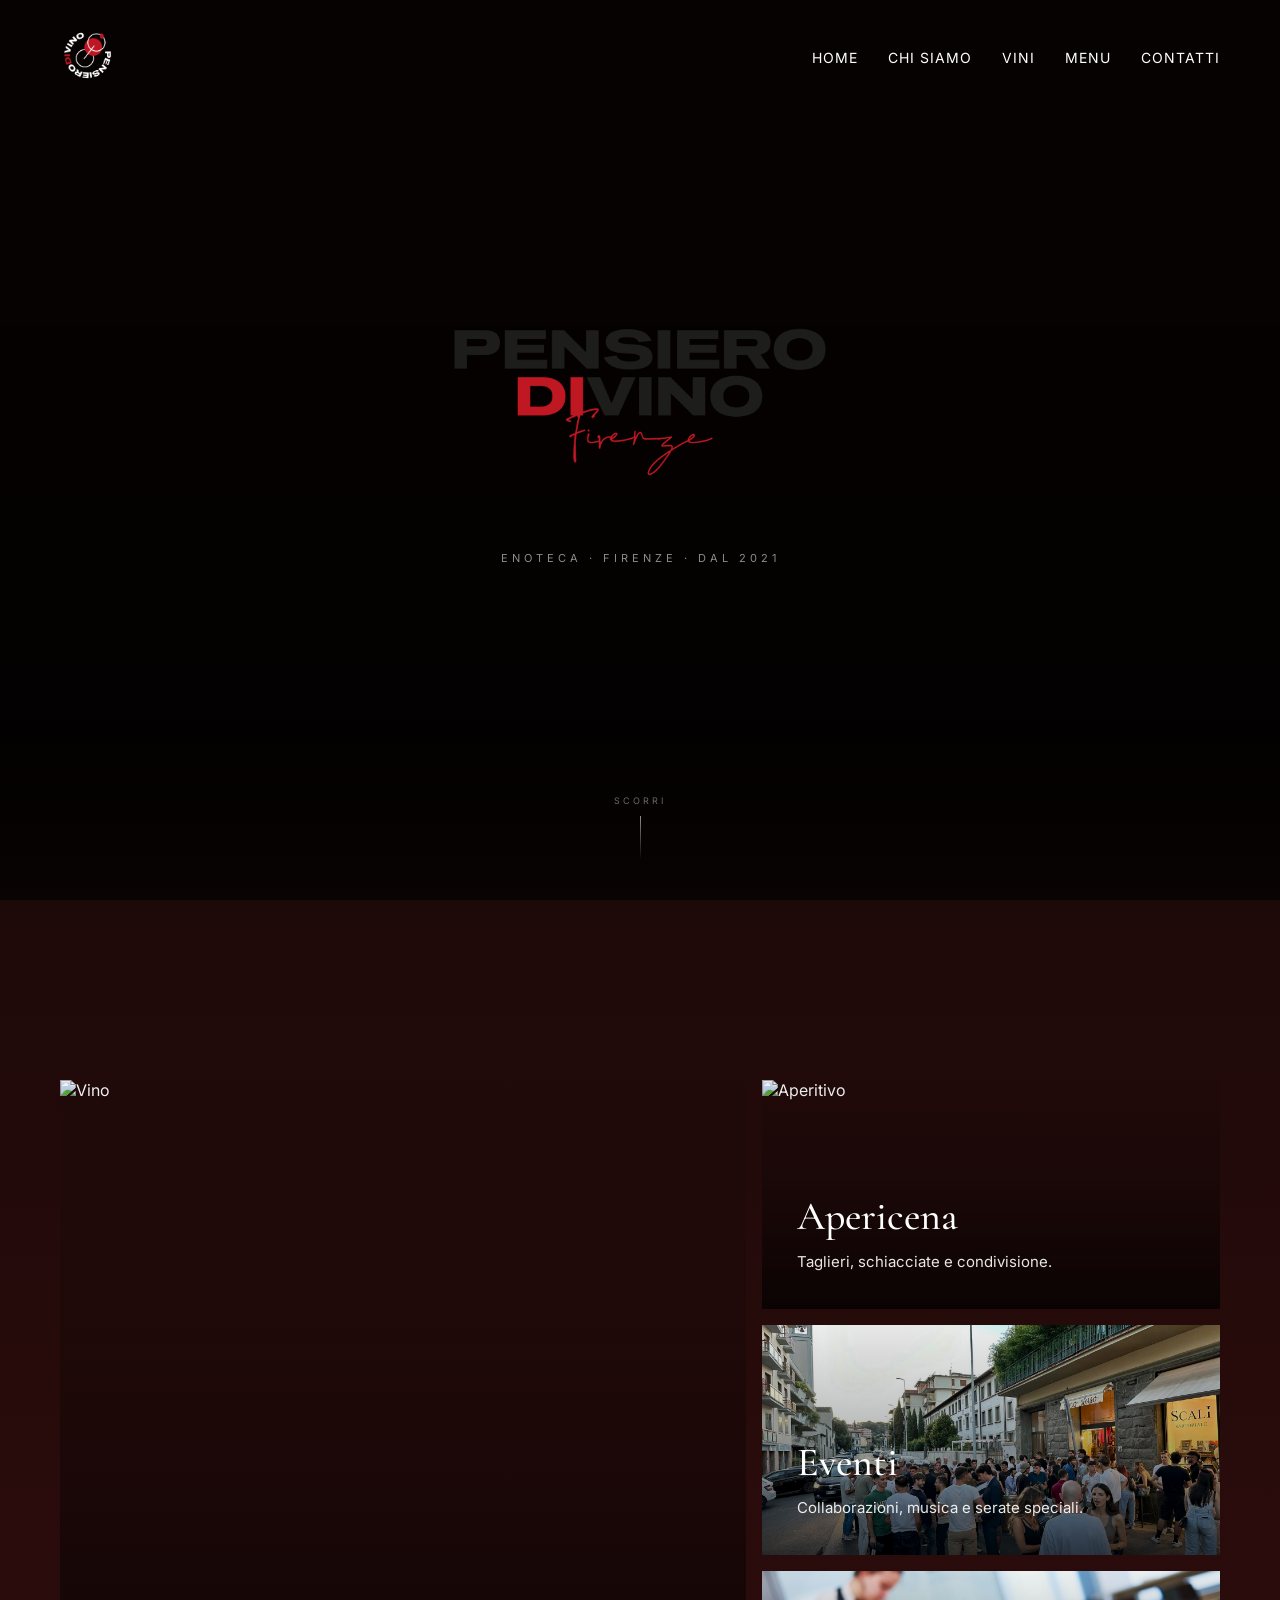
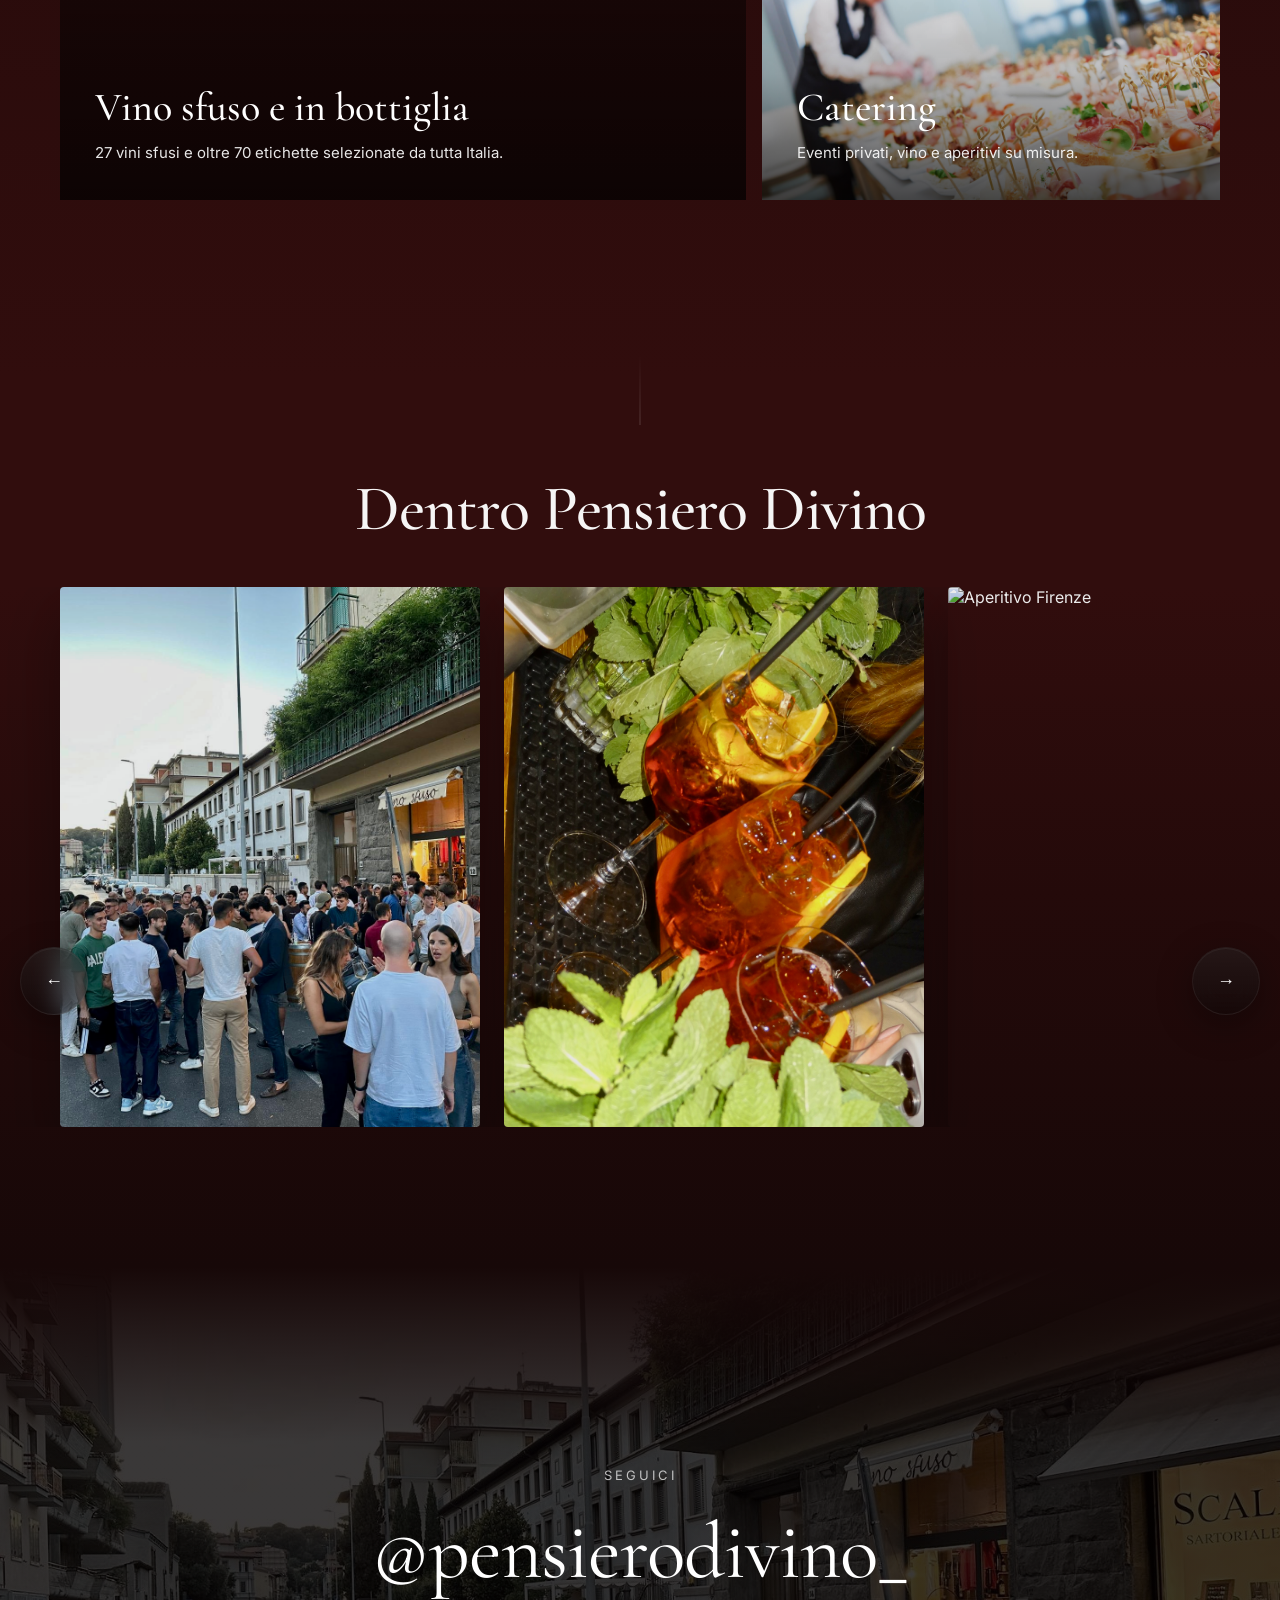
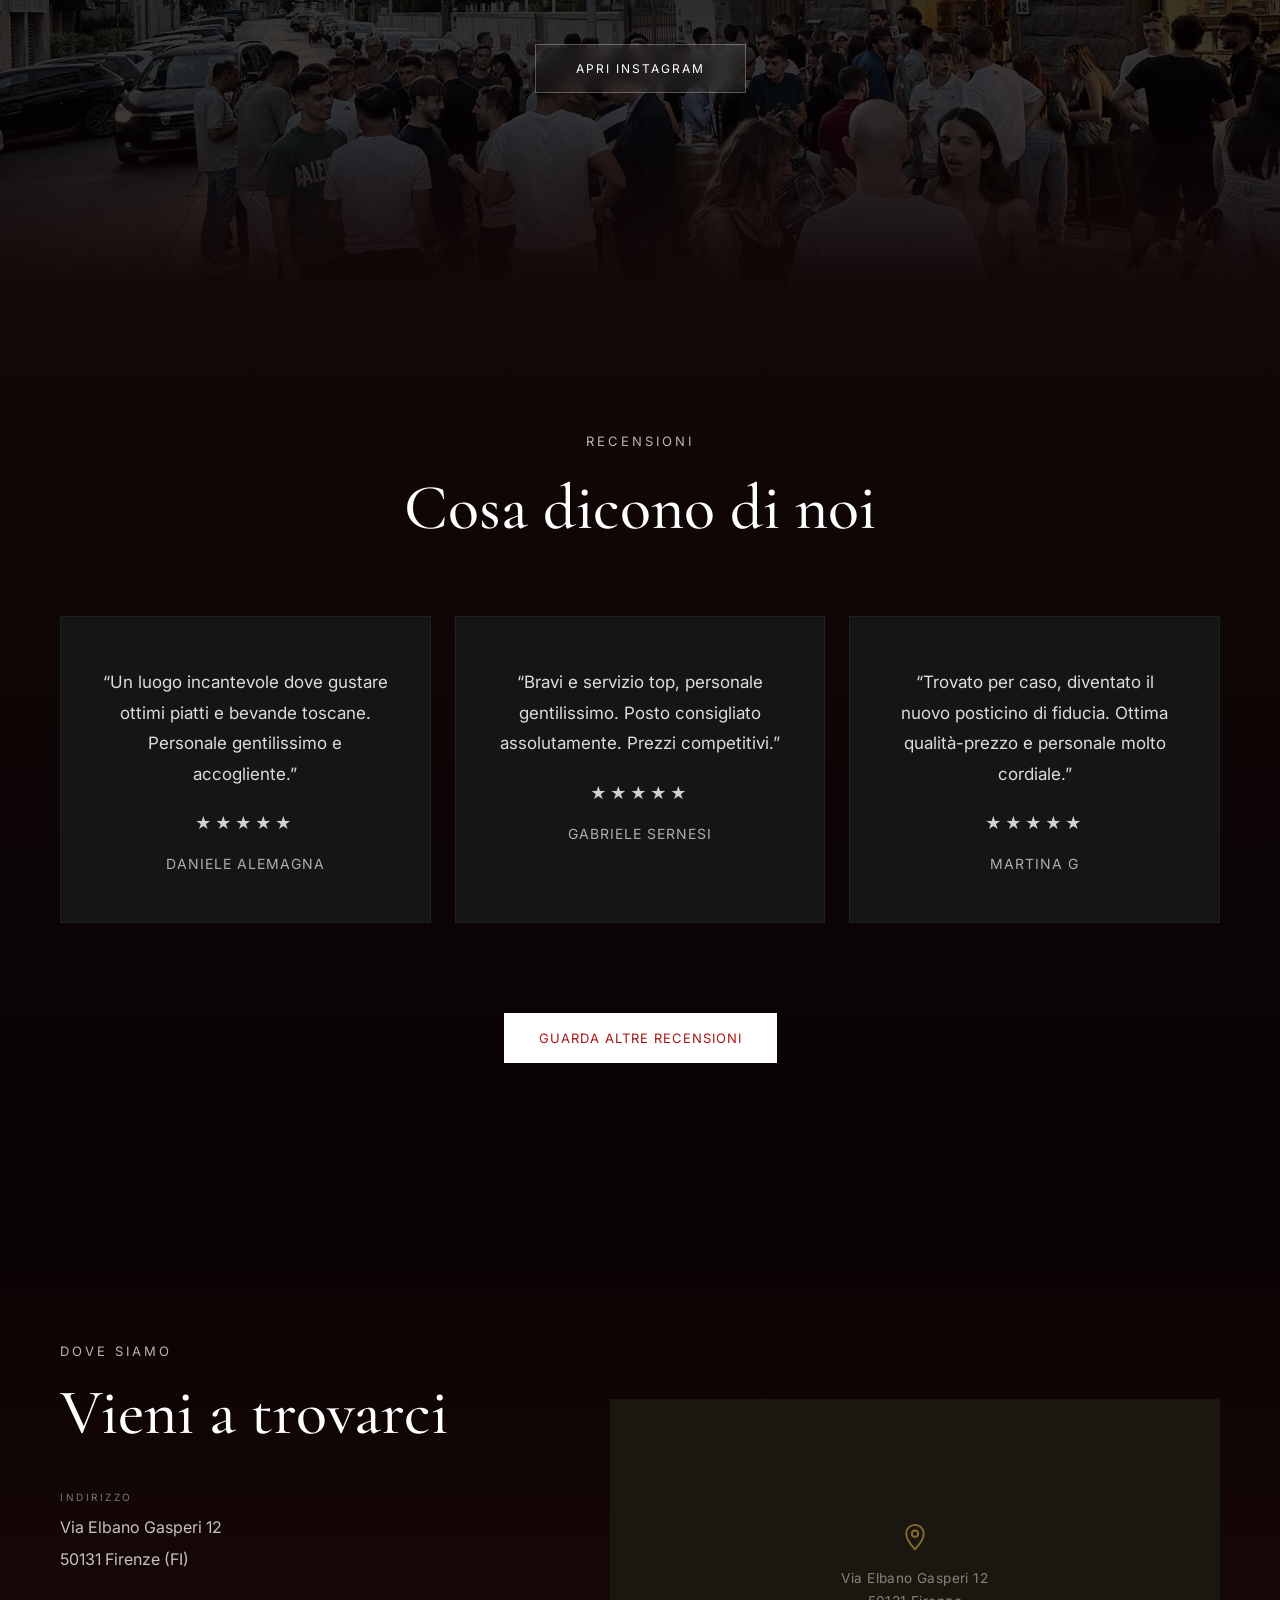
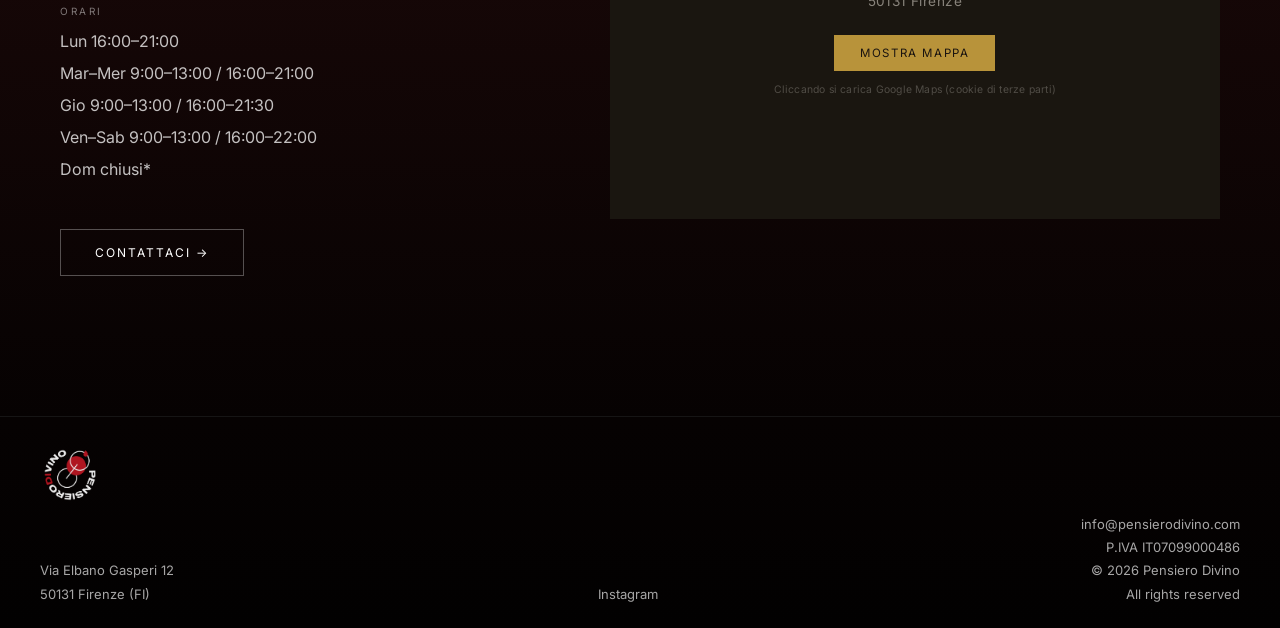
==== index.html @ ce737162 "primo commit" ====
<!DOCTYPE html>
<html lang="it">

<head>
  <meta charset="UTF-8">
  <meta name="viewport" content="width=device-width, initial-scale=1.0">
  <meta name="description" content="Pensiero Divino — Enoteca a Firenze. Vino sfuso, etichette selezionate, apericena ed eventi. Via Elbano Gasperi 12.">

  <!-- Open Graph -->
  <meta property="og:type" content="website">
  <meta property="og:site_name" content="Pensiero Divino">
  <meta property="og:locale" content="it_IT">
  <meta property="og:title" content="Pensiero Divino — Enoteca a Firenze">
  <meta property="og:description" content="Vino sfuso, etichette selezionate, apericena ed eventi. Via Elbano Gasperi 12, Firenze.">
  <meta property="og:url" content="https://www.pensierodivino.com">
  <meta property="og:image" content="https://www.pensierodivino.com/assets/carousel1.jpg">
  <meta name="twitter:card" content="summary_large_image">
  <meta name="twitter:title" content="Pensiero Divino — Enoteca a Firenze">
  <meta name="twitter:description" content="Vino sfuso, etichette selezionate, apericena ed eventi. Via Elbano Gasperi 12, Firenze.">
  <meta name="twitter:image" content="https://www.pensierodivino.com/assets/carousel1.jpg">

  <title>Pensiero Divino</title>

  <link rel="stylesheet" href="style.css">

  <link rel="preconnect" href="https://fonts.googleapis.com">
  <link rel="preconnect" href="https://fonts.gstatic.com" crossorigin>

  <link href="https://fonts.googleapis.com/css2?family=Cormorant+Garamond:wght@300;400;500;600&family=Inter:wght@300;400;500&display=swap" rel="stylesheet">
</head>

<body>

  <!-- HERO -->

  <section class="hero">

    <video autoplay muted loop playsinline class="hero-video">
      <source src="assets/gente.mp4" type="video/mp4">
    </video>

    <div class="overlay"></div>

    <!-- NAVBAR -->

    <header class="navbar" id="navbar">

      <a href="index.html" class="logo">
        <img src="assets/logo.png" alt="Pensiero Divino">
      </a>

      <nav>
        <a href="index.html">Home</a>
        <a href="chi-siamo.html">Chi siamo</a>
        <a href="vini.html">Vini</a>
        <a href="menu/index.html">Menu</a>
        <a href="contatti.html">Contatti</a>
      </nav>

      <button class="hamburger" id="hamburger" aria-label="Apri menu">
        <span></span>
        <span></span>
        <span></span>
      </button>

    </header>

    <!-- HERO CONTENT -->

    <div class="hero-content">

      <div class="hero-logo-center">
        <img src="assets/logo orizz.png" alt="Pensiero Divino">
      </div>

      <p class="hero-tagline">Enoteca · Firenze · Dal 2021</p>

    </div>

    <div class="hero-scroll">
      <span>Scorri</span>
      <div class="hero-scroll-line"></div>
    </div>

  </section>

  <!-- MOBILE NAV -->
  <div class="mobile-nav" id="mobileNav">
    <button class="mobile-nav-close" id="mobileNavClose">✕</button>
    <nav>
      <a href="index.html">Home</a>
      <a href="chi-siamo.html">Chi siamo</a>
      <a href="vini.html">Vini</a>
      <a href="menu/index.html">Menu</a>
      <a href="contatti.html">Contatti</a>
    </nav>
  </div>

  
  <!-- EXPERIENCE SECTION -->

<section class="experience reveal">

    <div class="experience-grid">

      <a class="experience-card" href="vini.html">

        <img src="assets/vino.jpg" alt="Vino">

        <div class="experience-overlay">
          <h3>Vino sfuso e in bottiglia</h3>
          <p>27 vini sfusi e oltre 70 etichette selezionate
             da tutta Italia.</p>
        </div>

      </a>

      <a class="experience-card" href="menu/index.html">

        <img src="assets/aperitivo.jpg" alt="Aperitivo">

        <div class="experience-overlay">
          <h3>Apericena</h3>
          <p>Taglieri, schiacciate e condivisione.</p>
        </div>

      </a>

      <a class="experience-card" href="contatti.html">

        <img src="assets/eventi.jpg" alt="Eventi">

        <div class="experience-overlay">
          <h3>Eventi</h3>
          <p>Collaborazioni, musica e serate speciali.</p>
        </div>

      </a>

      <a class="experience-card" href="contatti.html">

        <img src="assets/catering.jpg" alt="Catering">

        <div class="experience-overlay">
          <h3>Catering</h3>
          <p>Eventi privati, vino e aperitivi su misura.</p>
        </div>

      </a>

    </div>

  </section>

  <!-- PHOTO CAROUSEL -->


  <div class="carousel-header reveal">

  <h2>
    Dentro Pensiero Divino
  </h2>

</div>
  <section class="photo-carousel reveal">
<button class="carousel-btn left">
  ←
</button>

<button class="carousel-btn right">
  →
</button>
    <div class="carousel-track">

      <img src="assets/carousel1.jpg" alt="Pensiero Divino atmosphere">
      <img src="assets/carousel2.jpg" alt="Wine and people">
      <img src="assets/carousel3.jpg" alt="Aperitivo Firenze">
      <img src="assets/carousel4.jpg" alt="Pensiero Divino evening">

    </div>

  </section>

  <!-- INSTAGRAM SECTION -->

  <section class="instagram-section reveal">

    <img src="assets/eventi.jpg" alt="Pensiero Divino" class="instagram-bg">
    <div class="instagram-overlay"></div>

    <div class="instagram-content">

      <p class="section-tag">Seguici</p>

      <h2>@pensierodivino_</h2>

      <a href="https://www.instagram.com/pensierodivino_/" target="_blank" class="instagram-button">
        Apri Instagram
      </a>

    </div>

  </section>

  <!-- GOOGLE REVIEWS -->

  <section class="reviews-section reveal">

    <p class="section-tag">
      Recensioni
    </p>

    <h2>
      Cosa dicono di noi
    </h2>

  <div class="reviews-grid">

  <div class="review-card">
    <p>
      “Un luogo incantevole dove gustare ottimi piatti e bevande toscane. Personale gentilissimo e accogliente.”
    </p>

    <span>
      ★★★★★
    </span>

    <h4>
      Daniele Alemagna
    </h4>
  </div>

  <div class="review-card">
    <p>
      “Bravi e servizio top, personale gentilissimo. Posto consigliato assolutamente. Prezzi competitivi.”
    </p>

    <span>
      ★★★★★
    </span>

    <h4>
      Gabriele Sernesi
    </h4>
  </div>

  <div class="review-card">
    <p>
      “Trovato per caso, diventato il nuovo posticino di fiducia. Ottima qualità-prezzo e personale molto cordiale.”
    </p>

    <span>
      ★★★★★
    </span>

    <h4>
      Martina G
    </h4>
  </div>

  </div><!-- /reviews-grid -->

<a
  href="https://www.google.com/maps/place/Pensiero+divino/@43.7835422,11.2817255,17z/data=!4m8!3m7!1s0x132a55a740311b6b:0xbc005d4945ab2f2f!8m2!3d43.7835384!4d11.2843004!9m1!1b1!16s%2Fg%2F11rcjkl4jw?entry=ttu&g_ep=EgoyMDI2MDUxMi4wIKXMDSoASAFQAw%3D%3D"
  target="_blank"
  class="reviews-button"
>
  Guarda altre recensioni
</a>


  </section>

  <!-- DOVE SIAMO -->

  <section class="location-section reveal">
    <div class="location-inner">

      <div class="location-text">

        <p class="section-tag">Dove siamo</p>

        <h2>Vieni a trovarci</h2>

        <div class="location-details">

          <div>
            <p class="location-detail-label">Indirizzo</p>
            <p class="location-detail-body">Via Elbano Gasperi 12<br>50131 Firenze (FI)</p>
          </div>

          <div>
            <p class="location-detail-label">Orari</p>
            <p class="location-detail-body">
              Lun 16:00–21:00<br>
              Mar–Mer 9:00–13:00 / 16:00–21:00<br>
              Gio 9:00–13:00 / 16:00–21:30<br>
              Ven–Sab 9:00–13:00 / 16:00–22:00<br>
              Dom chiusi*
            </p>
          </div>

        </div>

        <a href="contatti.html" class="location-cta">Contattaci →</a>

      </div>

      <div class="location-map">
        <div class="map-placeholder" data-src="https://www.google.com/maps?q=Via%20Elbano%20Gasperi%2012%20Firenze&output=embed">
          <div class="map-placeholder-inner">
            <svg class="map-placeholder-pin" viewBox="0 0 24 24" fill="none" stroke="currentColor" stroke-width="1.5" stroke-linecap="round" stroke-linejoin="round">
              <path d="M12 21s-7-7.5-7-12.5a7 7 0 0 1 14 0C19 13.5 12 21 12 21z"/>
              <circle cx="12" cy="8.5" r="2.5"/>
            </svg>
            <p class="map-placeholder-address">Via Elbano Gasperi 12<br>50131 Firenze</p>
            <button class="map-placeholder-btn" onclick="loadMap(this)">Mostra mappa</button>
            <p class="map-placeholder-note">Cliccando si carica Google Maps (cookie di terze parti)</p>
          </div>
        </div>
      </div>

    </div>
  </section>

  <!-- FOOTER -->

 <footer class="footer reveal">

  <div class="footer-logo">
    <img src="assets/logo.png" alt="Pensiero Divino Logo">
  </div>

  <div class="footer-bottom">

    <div class="footer-left">
      Via Elbano Gasperi 12<br>
      50131 Firenze (FI)
    </div>

    <div class="footer-center">
      <a href="https://www.instagram.com/pensierodivino_/" target="_blank">
        Instagram
      </a>
    </div>

    <div class="footer-right">
  info@pensierodivino.com<br>
  P.IVA IT07099000486<br>
  © 2026 Pensiero Divino<br>
  All rights reserved
</div>
  </div>

</footer>
<script src="script.js"></script>
</body>

</html>
---- style.css ----
* {
  margin: 0;
  padding: 0;
  box-sizing: border-box;
}

body {
  background: #090303;
  color: white;
  font-family: 'Inter', sans-serif;
  overflow-x: hidden;
}

/* HERO */

.hero {
  position: relative;
  height: 100vh;
  width: 100%;
  overflow: hidden;
  background: #090303;
}

.hero::after {
  content: '';
  position: absolute;
  bottom: 0;
  left: 0;
  right: 0;
  height: 180px;
  background: linear-gradient(to bottom, transparent, #090303);
  z-index: 8;
  pointer-events: none;
}

.hero-video {
  position: absolute;
  width: 100%;
  height: 100%;
  object-fit: cover;
  transform: scale(1.06);
  filter: brightness(0.72);
}

.overlay {
  position: absolute;
  inset: 0;

  background:
    linear-gradient(
      180deg,
      rgba(0,0,0,0.15) 0%,
      rgba(0,0,0,0.38) 45%,
      rgba(0,0,0,0.72) 100%
    );

  backdrop-filter: blur(1px);
}

/* NAVBAR */

.navbar {
  position: fixed;
  top: 0;
  width: 100%;

  display: flex;
  justify-content: space-between;
  align-items: center;

  padding: 28px 60px;

  z-index: 50;
  background: transparent;
  backdrop-filter: blur(0px);

  transition:
    background 0.5s ease,
    backdrop-filter 0.5s ease,
    padding 0.4s ease;
}

.navbar.scrolled {
  background: rgba(6, 2, 2, 0.92);
  backdrop-filter: blur(14px);
  padding: 16px 60px;
}

.logo img {
  height: 55px;
}

.navbar nav {
  display: flex;
  gap: 30px;
}

.navbar nav a {
  color: white;
  text-decoration: none;
  font-size: 14px;
  text-transform: uppercase;
  letter-spacing: 1px;

  transition: 0.3s;
}

.navbar nav a:hover {
  opacity: 0.7;
}
/* HERO CONTENT */

.hero-content {
  position: relative;
  z-index: 10;

  height: 100vh;

  display: flex;
  flex-direction: column;
  justify-content: center;
  align-items: center;

  text-align: center;

  padding: 20px;
}

.hero-subtitle {
  font-size: 14px;
  letter-spacing: 3px;
  text-transform: uppercase;

  margin-bottom: 20px;

  opacity: 0.8;
}

.hero-logo-center {
  width: 100%;

  display: flex;
  justify-content: center;

  margin-bottom: 30px;
}

.hero-logo-center img {
  width: 420px;
  max-width: 80%;
}

.hero-description {
  font-family: 'Cormorant Garamond', serif;

  font-size: 34px;
  font-weight: 400;

  letter-spacing: 1px;

  margin-bottom: 18px;

  opacity: 0.95;
}

.hero-quote {
  max-width: 700px;

  font-size: 16px;
  line-height: 1.8;

  letter-spacing: 1px;

  opacity: 0.75;

  margin-bottom: 42px;
}

.hero-button {
  padding: 15px 34px;

  border: 1px solid rgba(255,255,255,0.4);

  color: white;
  text-decoration: none;

  backdrop-filter: blur(8px);

  transition: 0.3s;
}

.hero-button:hover {
  background: white;
  color: black;
}

/* MOBILE */

@media(max-width: 768px) {

  .navbar {
    padding: 24px;
  }

  .navbar.scrolled {
    padding: 14px 24px;
  }

  .navbar nav {
    display: none;
  }

  .hero-logo-center img {
    width: 240px;
  }

  .hero-description {
    font-size: 26px;
    text-align: center;
  }

  .hero-quote {
    font-size: 14px;
    padding: 0 10px;
    text-align: center;
  }

}

/* EXPERIENCE SECTION */

.experience {
  padding: 180px 60px;

  background: linear-gradient(
    180deg,
    #1e0909 0%,
    #280b0b 50%,
    #310d0d 100%
  );
}

.experience-intro {
  max-width: 850px;

  margin: 0 auto 80px auto;

  text-align: center;
}

.section-tag {
  font-size: 13px;
  letter-spacing: 3px;
  text-transform: uppercase;

  opacity: 0.7;

  margin-bottom: 20px;
}

.experience-intro h2 {
  font-family: 'Cormorant Garamond', serif;

  font-size: 64px;
  font-weight: 500;

  line-height: 1.1;

  margin-bottom: 30px;
}

.section-text {
  font-size: 18px;
  line-height: 1.8;

  opacity: 0.8;
}

.experience-grid {
  display: grid;
  grid-template-columns: 1.5fr 1fr;
  grid-template-rows: repeat(3, 1fr);
  height: 720px;
  gap: 16px;
}

.experience-card:nth-child(1) { grid-column: 1; grid-row: 1 / 4; }
.experience-card:nth-child(2) { grid-column: 2; grid-row: 1; }
.experience-card:nth-child(3) { grid-column: 2; grid-row: 2; }
.experience-card:nth-child(4) { grid-column: 2; grid-row: 3; }

.experience-card {
  position: relative;
  overflow: hidden;
}

a.experience-card {
  display: block;
  text-decoration: none;
  color: inherit;
}

.experience-card img {
  width: 100%;
  height: 100%;

  object-fit: cover;

  transition: 0.6s;
}

.experience-card:hover img {
  transform: scale(1.05);
}

.experience-overlay::after {
  content: '→';
  position: absolute;
  bottom: 35px;
  right: 35px;
  font-size: 16px;
  opacity: 0;
  transform: translateX(-8px);
  transition: opacity 0.4s ease, transform 0.4s ease;
}

.experience-card:hover .experience-overlay::after {
  opacity: 0.65;
  transform: translateX(0);
}

.experience-overlay {
  position: absolute;
  inset: 0;

  background: linear-gradient(
    180deg,
    rgba(0,0,0,0.05) 0%,
    rgba(0,0,0,0.25) 45%,
    rgba(0,0,0,0.72) 100%
  );

  display: flex;
  flex-direction: column;
  justify-content: flex-end;

  padding: 35px;
}

.experience-overlay h3 {
  font-family: 'Cormorant Garamond', serif;

  font-size: 40px;
  font-weight: 500;

  margin-bottom: 10px;
}

.experience-overlay p {
  font-size: 15px;
  line-height: 1.6;

  opacity: 0.9;
}

/* MOBILE EXPERIENCE */

@media(max-width: 900px) {

  .experience {
    padding: 100px 24px;
  }

  .experience-intro h2 {
    font-size: 44px;
  }

  .experience-grid {
    grid-template-columns: 1fr;
    grid-template-rows: auto;
    height: auto;
  }

  .experience-card:nth-child(1),
  .experience-card:nth-child(2),
  .experience-card:nth-child(3),
  .experience-card:nth-child(4) {
    grid-column: auto;
    grid-row: auto;
    height: 420px;
  }

}

/* PHOTO CAROUSEL */

.photo-carousel {
  position: relative;
  padding: 0 0 140px;

  background: linear-gradient(
    180deg,
    #310d0d 0%,
    #240a0a 45%,
    #170808 100%
  );

  overflow: hidden;
}
.carousel-header {
  text-align: center;

  padding-top: 90px;
  padding-bottom: 40px;
  margin: 0;

  position: relative;
  background: #310d0d;
}

.carousel-header::before {
  content: '';

  position: absolute;

  top: -25px;
  left: 50%;

  transform: translateX(-50%);

  width: 1px;
  height: 70px;

  background: linear-gradient(
    180deg,
    rgba(255,255,255,0) 0%,
    rgba(255,255,255,0.18) 100%
  );
}

.carousel-header h2 {
  font-family: 'Cormorant Garamond', serif;

  font-size: 64px;
  font-weight: 500;
  letter-spacing: -1px;

  opacity: 0.96;
}
.carousel-track {
  display: flex;
  gap: 24px;

  padding: 0 60px;

  overflow-x: auto;

  scroll-snap-type: x mandatory;

  scroll-behavior: smooth;

  scrollbar-width: none;
}

.carousel-track::-webkit-scrollbar {
  display: none;
}

.carousel-track img {
  width: 420px;
  height: 540px;

  object-fit: cover;

  flex-shrink: 0;

  scroll-snap-align: center;

  border-radius: 4px;

  transition:
    transform 1.2s cubic-bezier(0.22, 1, 0.36, 1),
    filter 1.2s cubic-bezier(0.22, 1, 0.36, 1),
    opacity 1.2s cubic-bezier(0.22, 1, 0.36, 1);

  animation: floatingImage 7s ease-in-out infinite;

  box-shadow: 0 25px 60px rgba(0,0,0,0.35);
  filter: brightness(0.92);
}

.carousel-track img:hover {
  transform: scale(1.045) translateY(-10px);

  filter: brightness(1);
}
/* CAROUSEL CONTROLS */



.carousel-track::-webkit-scrollbar {
  display: none;
}

.carousel-btn {
  position: absolute;

  top: 58%;

  transform: translateY(-50%);

  width: 68px;
  height: 68px;

  border-radius: 50%;

  border: 1px solid rgba(255,255,255,0.08);

  background: rgba(8,8,8,0.38);

  backdrop-filter: blur(14px);

  color: white;

  font-size: 18px;
  font-weight: 300;

  cursor: pointer;

  z-index: 10;

  box-shadow:
    0 10px 35px rgba(0,0,0,0.35),
    inset 0 1px 0 rgba(255,255,255,0.05);

  transition:
    transform 0.5s cubic-bezier(0.22, 1, 0.36, 1),
    background 0.5s cubic-bezier(0.22, 1, 0.36, 1),
    border 0.5s cubic-bezier(0.22, 1, 0.36, 1),
    opacity 0.5s cubic-bezier(0.22, 1, 0.36, 1);
}

.carousel-btn:hover {
  transform: translateY(-50%) scale(1.08);

  background: rgba(255,255,255,0.12);

  border: 1px solid rgba(255,255,255,0.18);
}

.carousel-btn.left {
  left: 20px;
}

.carousel-btn.right {
  right: 20px;
}
 
.carousel-btn::before {
  content: '';

  position: absolute;
  inset: 0;

  border-radius: 50%;

  background: linear-gradient(
    180deg,
    rgba(255,255,255,0.06) 0%,
    rgba(255,255,255,0) 100%
  );

  pointer-events: none;
}
@keyframes floatingImage {

  0% {
    transform: translateY(0px);  
  }

  50% {
    transform: translateY(-10px);
  }

  100% {
    transform: translateY(0px);
  }

}
/* INSTAGRAM SECTION */

.instagram-section {
  position: relative;
  padding: 200px 24px;
  text-align: center;
  overflow: hidden;
}

.instagram-bg {
  position: absolute;
  inset: 0;
  width: 100%;
  height: 100%;
  object-fit: cover;
  filter: brightness(0.38) saturate(0.7);
  transform: scale(1.06);
}

.instagram-overlay {
  position: absolute;
  inset: 0;
  background: linear-gradient(
    180deg,
    #170808 0%,
    rgba(8, 2, 2, 0.42) 28%,
    rgba(8, 2, 2, 0.42) 72%,
    #140707 100%
  );
}

.instagram-content {
  position: relative;
  z-index: 5;
}

.instagram-section h2 {
  font-family: 'Cormorant Garamond', serif;
  font-size: 80px;
  font-weight: 400;
  letter-spacing: -1px;
  margin-bottom: 44px;
}

.instagram-button {
  display: inline-block;
  padding: 16px 40px;
  border: 1px solid rgba(255,255,255,0.28);
  background: rgba(255,255,255,0.06);
  color: white;
  text-decoration: none;
  font-size: 12px;
  letter-spacing: 2px;
  text-transform: uppercase;
  backdrop-filter: blur(8px);
  transition: 0.3s;
}

.instagram-button:hover {
  background: white;
  color: black;
}

@media(max-width: 768px) {
  .instagram-section {
    padding: 140px 24px;
  }
  .instagram-section h2 {
    font-size: 46px;
  }
}

/* REVIEWS */

.reviews-section {
  padding: 140px 60px;

  background: linear-gradient(
    180deg,
    #140707 0%,
    #0d0505 55%,
    #090303 100%
  );

  text-align: center;
}

.reviews-section h2 {
  font-family: 'Cormorant Garamond', serif;

  font-size: 64px;
  font-weight: 500;

  margin-bottom: 70px;
}

.reviews-grid {
  display: grid;
  grid-template-columns: repeat(3, 1fr);

  gap: 24px;
}

.review-card {
  padding: 50px 40px;

  background: #151515;

  border: 1px solid rgba(255,255,255,0.05);
}

.review-card p {
  font-size: 17px;
  line-height: 1.8;

  opacity: 0.85;

  margin-bottom: 24px;
}

.review-card span {
  letter-spacing: 3px;

  opacity: 0.8;
}
.review-card h4 {
  margin-top: 22px;

  font-size: 14px;
  font-weight: 400;

  letter-spacing: 1px;
  text-transform: uppercase;

  opacity: 0.65;
}

.reviews-button {
  display: inline-block;

  margin-top: 90px;

  padding: 16px 34px;

  border: 1px solid rgba(255,255,255,0.18);

  background: white;
  color: rgb(170, 20, 20);

  text-decoration: none;

  font-size: 13px;
  letter-spacing: 1px;
  text-transform: uppercase;

  transition: 0.3s;
}

.reviews-button:hover {
  background: rgb(170, 20, 20);
  color: white;
}

/* FOOTER */

.footer {
  padding: 28px 40px 22px;

 background: linear-gradient(
  180deg,
  #060202 0%,
  #020101 100%
);
  border-top: 1px solid rgba(255,255,255,0.08);
}
.footer-logo {
  margin-bottom: 4px;
}
.footer-logo img {
  width: 60px;
  height: auto;

  opacity: 0.92;
}

.footer-bottom {
  display: flex;
  justify-content: space-between;
  align-items: flex-end;

  gap: 30px;
}

.footer-left,
.footer-center,
.footer-right {
  font-size: 13px;
  line-height: 1.8;

  opacity: 0.65;
}

.footer-center {
  text-align: center;
}

.footer-right {
  text-align: right;
}

.footer a {
  color: white;
  text-decoration: none;

  transition: 0.3s;
}

.footer a:hover {
  opacity: 0.7;
}

/* MOBILE FOOTER */

@media(max-width: 768px) {

  .footer {
    padding: 70px 24px 40px;
  }

  .footer-logo {
    margin-bottom: 50px;
  }

  .footer-bottom {
    flex-direction: column;
    align-items: center;

    text-align: center;
  }

  .footer-right {
    text-align: center;
  }

}

/* MOBILE SECTIONS */

@media(max-width: 900px) {

  .carousel-track {
    padding: 0 24px;
  }

  .carousel-track img {
    width: 300px;
    height: 420px;
  }

  .carousel-header h2 {
    font-size: 38px;
    letter-spacing: 0;
  }

  .carousel-btn {
    display: none;
  }

  .instagram-section h2,
  .reviews-section h2 {
    font-size: 42px;
  }

  .reviews-section {
    padding: 100px 24px;
  }

  .reviews-grid {
    grid-template-columns: 1fr;
  }

}

/* INTRO QUOTE SECTION */

.intro-quote-section {
  padding: 260px 24px 240px;
  text-align: center;

  background: linear-gradient(
    180deg,
    #120707 0%,
    #1d0909 35%,
    #220909 70%,
    #220909 100%
  );
}

.intro-quote-content {
  max-width: 1000px;
  margin: 0 auto;
}

.intro-small-title {
  font-size: 14px;
  letter-spacing: 5px;
  text-transform: uppercase;
  opacity: 0.5;
  margin-bottom: 34px;
}

.intro-main-quote {
  font-family: 'Cormorant Garamond', serif;
  font-size: 84px;
  font-weight: 400;
  line-height: 1.1;
  color: white;
}

@media(max-width: 768px) {

  .intro-quote-section {
    padding: 180px 24px 170px;
  }

  .intro-main-quote {
    font-size: 46px;
  }

}
/* ===================================================== */
/* VINI PAGE */
/* ===================================================== */

/* HERO */

.wine-hero {
  position: relative;

  height: 90vh;
}

.wine-video {
  position: absolute;

  width: 100%;
  height: 100%;

  object-fit: cover;
}

.wine-hero .overlay {
  position: absolute;
  inset: 0;

  background: linear-gradient(
    180deg,
    rgba(0,0,0,0.35) 0%,
    rgba(0,0,0,0.55) 50%,
    rgba(10,0,0,0.88) 100%
  );
}

.wine-hero-content {
  position: relative;
  z-index: 5;

  height: 100%;

  display: flex;
  flex-direction: column;
  justify-content: center;
  align-items: center;

  text-align: center;

  padding: 24px;

  max-width: 950px;

  margin: 0 auto;
}

.wine-hero-content h1 {
  font-family: 'Cormorant Garamond', serif;

  font-size: 104px;
  font-weight: 500;

   letter-spacing: -2px;

  line-height: 1.05;

  margin-bottom: 28px;
 
}

.wine-hero-text {
  font-size: 18px;
  line-height: 1.8;

  opacity: 0.78;

  max-width: 720px;
}

/* QUICK LINKS — overlay sul fondo dell'hero */

.wine-links {
  position: absolute;
  bottom: 0;
  left: 0;
  right: 0;
  z-index: 10;

  display: flex;
  flex-wrap: wrap;
  justify-content: center;
  gap: 12px;

  padding: 50px 24px 40px;

  background: linear-gradient(
    to top,
    rgba(5, 1, 1, 0.85) 0%,
    transparent 100%
  );
}

.wine-links a {
  padding: 14px 32px;

  border: 1px solid rgba(255,255,255,0.22);

  background: rgba(255,255,255,0.05);

  color: white;
  text-decoration: none;

  font-size: 12px;
  letter-spacing: 1.5px;
  text-transform: uppercase;

  backdrop-filter: blur(10px);

  transition: 0.3s ease;
}

.wine-links a:hover {
  background: white;
  color: black;
}

.wine-links-more {
  position: relative;
  flex-basis: 100%;
  display: flex;
  justify-content: center;
}

.wine-links-more-btn {
  padding: 14px 32px;

  border: 1px solid rgba(255,255,255,0.22);
  background: rgba(255,255,255,0.05);

  color: white;
  font-family: 'Inter', sans-serif;
  font-size: 12px;
  letter-spacing: 1.5px;
  text-transform: uppercase;

  backdrop-filter: blur(10px);
  cursor: pointer;

  display: flex;
  align-items: center;
  gap: 10px;

  transition: background 0.3s ease, color 0.3s ease;
}

.wine-links-more-btn:hover {
  background: rgba(255,255,255,0.12);
}

.wine-links-more-btn.open {
  background: rgba(255,255,255,0.10);
  border-color: rgba(255,255,255,0.38);
}

.wine-links-more-arrow {
  font-size: 11px;
  opacity: 0.7;
  transition: transform 0.3s ease;
  display: inline-block;
}

.wine-links-more-btn.open .wine-links-more-arrow {
  transform: rotate(180deg);
}

.wine-links-more-dropdown {
  position: absolute;
  top: calc(100% + 10px);
  left: 50%;
  transform: translateX(-50%) translateY(-6px);

  min-width: 180px;

  display: flex;
  flex-direction: column;

  background: rgba(12, 3, 3, 0.96);
  backdrop-filter: blur(20px);
  -webkit-backdrop-filter: blur(20px);
  border: 1px solid rgba(255,255,255,0.14);

  opacity: 0;
  pointer-events: none;
  transition: opacity 0.25s ease, transform 0.25s ease;
}

.wine-links-more-dropdown.open {
  opacity: 1;
  pointer-events: auto;
  transform: translateX(-50%) translateY(0);
}

.wine-links-more-dropdown a {
  padding: 14px 24px;
  color: white;
  text-decoration: none;
  font-size: 11px;
  letter-spacing: 2px;
  text-transform: uppercase;
  border-bottom: 1px solid rgba(255,255,255,0.08);
  transition: background 0.2s, padding-left 0.2s;
  background: transparent;
  border-left: none;
  border-right: none;
  border-top: none;
}

.wine-links-more-dropdown a:last-child {
  border-bottom: none;
}

.wine-links-more-dropdown a:hover {
  background: rgba(255,255,255,0.07);
  padding-left: 30px;
  color: white;
}

/* WINE INTRO */

.wine-intro {
  padding: 140px 60px;

  background: linear-gradient(
    180deg,
    #120707 0%,
    #1c0808 55%,
    #230909 100%
  );
}

.wine-intro-content {
  max-width: 780px;
  margin: 0 auto;
  text-align: center;
}

.wine-intro-content h2 {
  font-family: 'Cormorant Garamond', serif;
  font-size: 64px;
  font-weight: 500;
  line-height: 1.1;
  margin-bottom: 40px;
}

.wine-intro-content p {
  font-family: 'Cormorant Garamond', serif;
  font-size: 22px;
  line-height: 1.85;
  opacity: 0.82;
  margin-bottom: 20px;
}

@media(max-width: 768px) {
  .wine-intro {
    padding: 100px 24px;
  }
  .wine-intro-content h2 {
    font-size: 38px;
  }
  .wine-intro-content p {
    font-size: 19px;
  }
}

/* REGION NAV */

.wine-region-nav {
  position: sticky;
  top: 112px;
  z-index: 30;

  /* estende fino ai bordi della sezione */
  margin-left: -60px;
  margin-right: -60px;
  padding: 18px 60px;
  margin-bottom: 80px;

  background: rgba(18, 5, 5, 0.96);
  backdrop-filter: blur(20px);
  -webkit-backdrop-filter: blur(20px);

  border-bottom: 1px solid rgba(255,255,255,0.07);
}

.wine-region-nav-inner {
  display: flex;
  flex-wrap: wrap;
  gap: 10px;
  max-width: 1100px;
  margin: 0 auto;
}

.wine-region-nav a {
  padding: 8px 18px;
  border: 1px solid rgba(255,255,255,0.10);
  background: rgba(255,255,255,0.03);
  color: white;
  text-decoration: none;
  font-size: 10px;
  letter-spacing: 2px;
  text-transform: uppercase;
  transition: background 0.25s, color 0.25s, border-color 0.25s;
  white-space: nowrap;
}

.wine-region-nav a:hover {
  background: rgba(255,255,255,0.10);
  border-color: rgba(255,255,255,0.25);
}

.wine-region-nav a.active {
  background: white;
  color: black;
  border-color: white;
}

@media(max-width: 768px) {
  .wine-region-nav {
    margin-left: -24px;
    margin-right: -24px;
    padding: 14px 24px;
    margin-bottom: 50px;
    top: 84px;
    overflow-x: auto;
    flex-wrap: nowrap;
  }

  .wine-region-nav-inner {
    flex-wrap: nowrap;
    gap: 8px;
  }
}

/* SECTION BREAK tra bottiglie / champagne / distillati */

.wine-section-break {
  display: flex;
  align-items: center;
  gap: 24px;
  max-width: 1100px;
  margin: 0 auto;
  padding: 80px 0 100px;
  opacity: 0.28;
  color: white;
}

.wine-section-break::before,
.wine-section-break::after {
  content: '';
  flex: 1;
  height: 1px;
  background: white;
}

.wine-section-break span {
  font-size: 9px;
  letter-spacing: 5px;
  text-transform: uppercase;
  white-space: nowrap;
}

/* MENU BUTTON — sezione sfuso */

.wine-menu-btn {
  display: inline-block;
  margin-top: 48px;
  color: rgba(255,255,255,0.38);
  text-decoration: none;
  font-size: 10px;
  letter-spacing: 2px;
  text-transform: uppercase;
  border-bottom: 1px solid rgba(255,255,255,0.15);
  padding-bottom: 3px;
  transition: color 0.3s, border-color 0.3s;
}

.wine-menu-btn:hover {
  color: rgba(255,255,255,0.75);
  border-color: rgba(255,255,255,0.4);
}

/* BACK TO TOP */

.back-to-top {
  position: fixed;
  bottom: 36px;
  right: 36px;
  z-index: 100;

  width: 48px;
  height: 48px;

  border-radius: 50%;
  border: 1px solid rgba(255,255,255,0.15);
  background: rgba(8, 2, 2, 0.75);
  backdrop-filter: blur(12px);

  color: white;
  font-size: 16px;

  cursor: pointer;

  opacity: 0;
  pointer-events: none;
  transform: translateY(10px);

  transition:
    opacity 0.4s ease,
    transform 0.4s ease;
}

.back-to-top.visible {
  opacity: 1;
  pointer-events: auto;
  transform: translateY(0);
}

.back-to-top:hover {
  background: white;
  color: black;
}

@media(max-width: 768px) {
  .back-to-top {
    bottom: 24px;
    right: 24px;
    width: 42px;
    height: 42px;
  }
}
/* BOTTIGLIE */

.wine-bottles {
  padding: 180px 60px;

  background: linear-gradient(
    180deg,
    #1b0707 0%,
    #320b0b 35%,
    #220909 70%,
    #120707 100%
  );
}

.wine-section-intro {
  max-width: 850px;

  margin: 0 auto 120px auto;

  text-align: center;
}

.wine-section-intro h2 {
  font-family: 'Cormorant Garamond', serif;

  font-size: 72px;
  font-weight: 500;

  margin-bottom: 30px;
}

.wine-section-intro p {
  font-size: 18px;
  line-height: 1.8;

  opacity: 0.78;
}

/* REGIONI */

.wine-region {
  max-width: 1100px;

  margin: 0 auto 130px auto;

  scroll-margin-top: 200px;
}

.wine-region h3 {
  font-family: 'Cormorant Garamond', serif;

  font-size: 74px;
  font-weight: 500;

  letter-spacing: -2px;

  opacity: 0.95;

  margin-bottom: 40px;
}

.wine-producer {
  font-size: 10px;
  letter-spacing: 3px;
  text-transform: uppercase;
  opacity: 0.38;

  margin-top: 48px;
  margin-bottom: 0;

  padding-bottom: 16px;

  border-bottom: 1px solid rgba(255,255,255,0.07);
}

.wine-producer:first-child {
  margin-top: 0;
}

.wine-list {
  display: flex;
  flex-direction: column;

  gap: 18px;
}

.wine-item {
  display: flex;
  justify-content: space-between;
  align-items: center;

  padding: 26px 0;

  border-bottom: 1px solid rgba(255,255,255,0.08);

  transition: 0.3s;
}

.wine-item:hover {
  padding-left: 10px;

  border-bottom: 1px solid rgba(255,255,255,0.18);
}

.wine-name {
  font-size: 22px;

  letter-spacing: 0.5px;
}

.wine-type {
  font-size: 13px;

  opacity: 0.55;

  letter-spacing: 2px;
  text-transform: uppercase;
}

/* VINO SFUSO */

.wine-bulk {
  position: relative;
  overflow: hidden;

  padding: 160px 24px;

  background: linear-gradient(
    180deg,
    #240909 0%,
    #3b1010 40%,
    #080808 100%
  );
}

/* Watermark decorativo */
.wine-bulk::before {
  content: '27';
  position: absolute;
  font-family: 'Cormorant Garamond', serif;
  font-size: clamp(300px, 42vw, 560px);
  font-weight: 600;
  color: rgba(255,255,255,0.032);
  top: 50%;
  left: 50%;
  transform: translate(-50%, -48%);
  pointer-events: none;
  line-height: 1;
  user-select: none;
  z-index: 0;
}

.wine-bulk-content {
  position: relative;
  z-index: 1;

  max-width: 700px;

  margin: 0 auto;

  text-align: center;
}

.wine-bulk-content h2 {
  font-family: 'Cormorant Garamond', serif;
  font-style: italic;

  font-size: 72px;
  font-weight: 400;

  line-height: 1.05;

  margin-bottom: 28px;
}

.wine-bulk-text {
  font-family: 'Inter', sans-serif;

  font-size: 16px;
  font-weight: 300;

  line-height: 1.9;

  opacity: 0.58;

  max-width: 480px;
  margin: 0 auto 48px;
}

/* PILLOLE CATEGORIE */

.sfuso-cats {
  display: flex;
  flex-wrap: wrap;
  justify-content: center;
  gap: 10px;

  margin-bottom: 0;
}

.sfuso-cat {
  padding: 12px 28px;

  border: 1px solid rgba(255,255,255,0.13);
  background: rgba(255,255,255,0.04);
  color: white;

  font-family: 'Inter', sans-serif;
  font-size: 10px;
  letter-spacing: 3px;
  text-transform: uppercase;

  cursor: pointer;
  transition: background 0.25s, border-color 0.25s, color 0.25s;
}

.sfuso-cat:hover {
  background: rgba(255,255,255,0.10);
  border-color: rgba(255,255,255,0.28);
}

.sfuso-cat.active {
  background: white;
  color: black;
  border-color: white;
}

/* PANEL PER CATEGORIA */

.sfuso-cat-panels {
  width: 100%;
  max-width: 680px;
  margin: 0 auto 56px;
}

.sfuso-cat-panel {
  max-height: 0;
  overflow: hidden;
  transition: max-height 0.5s cubic-bezier(0.4, 0, 0.2, 1);
  border: 1px solid rgba(255,255,255,0.10);
  border-top: none;
  margin-top: -1px;
}

.sfuso-cat-panel:first-child {
  margin-top: 12px;
  border-top: 1px solid rgba(255,255,255,0.10);
}

.sfuso-cat-panel.open {
  max-height: 800px;
}

.wine-bulk-note {
  margin-top: 50px;

  font-size: 14px;
  letter-spacing: 1px;

  text-transform: uppercase;

  opacity: 0.5;
}

/* SFUSO ACCORDION */

.sfuso-accordion {
  width: 100%;
  max-width: 680px;
  margin: 0 auto 56px;
}

.sfuso-toggle {
  width: 100%;
  display: flex;
  justify-content: space-between;
  align-items: center;

  background: rgba(255,255,255,0.05);
  border: 1px solid rgba(255,255,255,0.12);

  color: white;
  font-family: 'Inter', sans-serif;
  font-size: 12px;
  font-weight: 400;
  letter-spacing: 3px;
  text-transform: uppercase;

  padding: 22px 28px;
  cursor: pointer;

  transition: background 0.3s, border-color 0.3s;
}

.sfuso-toggle:hover {
  background: rgba(255,255,255,0.09);
  border-color: rgba(255,255,255,0.22);
}

.sfuso-toggle-arrow {
  font-size: 14px;
  opacity: 0.6;
  transition: transform 0.4s ease;
  display: inline-block;
}

.sfuso-toggle.open .sfuso-toggle-arrow {
  transform: rotate(180deg);
}

.sfuso-panel {
  max-height: 0;
  overflow: hidden;
  transition: max-height 0.55s cubic-bezier(0.4, 0, 0.2, 1);

  border: 1px solid rgba(255,255,255,0.12);
  border-top: none;
}

.sfuso-panel-inner {
  padding: 32px 28px 40px;
}

.sfuso-price-note {
  font-size: 11px;
  letter-spacing: 3px;
  text-transform: uppercase;
  opacity: 0.45;

  text-align: center;

  padding-bottom: 28px;
  margin-bottom: 28px;

  border-bottom: 1px solid rgba(255,255,255,0.08);
}

.sfuso-category {
  margin-bottom: 32px;
}

.sfuso-category:last-child {
  margin-bottom: 0;
}

.sfuso-category-title {
  font-size: 10px;
  letter-spacing: 4px;
  text-transform: uppercase;
  opacity: 0.38;

  margin-bottom: 16px;
}

.sfuso-list {
  display: flex;
  flex-direction: column;
  gap: 0;
}

.sfuso-item {
  display: flex;
  justify-content: space-between;
  align-items: center;

  padding: 12px 0;

  border-bottom: 1px solid rgba(255,255,255,0.06);

  font-size: 15px;
}

.sfuso-item:last-child {
  border-bottom: none;
}

.sfuso-abv {
  font-size: 11px;
  letter-spacing: 1.5px;
  text-transform: uppercase;
  opacity: 0.4;
}

/* MOBILE */

@media(max-width: 900px) {

  .wine-hero-content h1 {
    font-size: 52px;
  }

  .wine-links {
    gap: 10px;
    padding: 40px 16px 32px;
  }

  .wine-links a,
  .wine-links-more-btn {
    font-size: 10px;
    padding: 12px 22px;
  }

  .wine-bottles {
    padding: 100px 24px;
  }

  .wine-section-intro {
    margin-bottom: 50px;
  }

  .wine-section-intro h2,
  .wine-bulk-content h2 {
    font-size: 48px;
  }

  .wine-region h3 {
    font-size: 36px;
    letter-spacing: -1px;
    margin-bottom: 28px;
  }

  .wine-region {
    scroll-margin-top: 160px;
  }

  .wine-item {
    flex-direction: column;
    align-items: flex-start;

    gap: 8px;
  }

  .wine-bulk {
    padding: 100px 24px 120px;
  }

  .wine-bulk-content h2 {
    font-size: 46px;
    margin-bottom: 22px;
  }

  .wine-bulk-text {
    font-size: 15px;
    line-height: 1.8;
    margin-bottom: 36px;
  }

  .sfuso-cats {
    gap: 8px;
  }

  .sfuso-cat {
    padding: 10px 18px;
    font-size: 9px;
    letter-spacing: 2px;
  }

  .sfuso-panel-inner {
    padding: 24px 20px 32px;
  }
}

/* scroll-behavior gestito via JS per animazione personalizzata */
/* ===================================================== */
/* CONTATTI PAGE */
/* ===================================================== */

/* HERO */

.contact-hero {
  position: relative;

  height: 75vh;

  overflow: hidden;

  background: linear-gradient(
    180deg,
    #120707 0%,
    #2a0909 45%,
    #050505 100%
  );
}

.contact-video {
  position: absolute;

  width: 100%;
  height: 100%;

  object-fit: cover;

  filter: brightness(0.8);

  transform: scale(1.03);
}

.contact-hero .overlay {
  position: absolute;
  inset: 0;

  background: linear-gradient(
    180deg,
    rgba(0,0,0,0.25) 0%,
    rgba(0,0,0,0.55) 100%
  );
}

.contact-hero-content {
  position: relative;
  z-index: 5;

  height: 100%;

  display: flex;
  flex-direction: column;
  justify-content: center;
  align-items: center;

  text-align: center;

  max-width: 850px;

  margin: 0 auto;

  padding: 24px;
}

.contact-hero-content h1 {
  font-family: 'Cormorant Garamond', serif;

  font-size: 104px;
  font-weight: 500;

  letter-spacing: -2px;

  line-height: 1;

  margin-bottom: 30px;
}

.contact-hero-text {
  font-family: 'Cormorant Garamond', serif;
  font-style: italic;
  font-size: 28px;
  font-weight: 300;
  line-height: 1.6;

  opacity: 0.82;

  max-width: 700px;
}

/* CONTACT INFO */

.contact-info {
  display: flex;
  justify-content: center;

  gap: 140px;

  padding: 140px 60px;

  background: linear-gradient(
    180deg,
    #0e0404 0%,
    #1c0707 50%,
    #100404 100%
  );
}

.contact-block {
  max-width: 320px;
}

.contact-block-tag {
  display: block;
  font-size: 10px;
  letter-spacing: 3px;
  text-transform: uppercase;
  opacity: 0.4;
  margin-bottom: 16px;
}

.contact-block h2 {
  font-family: 'Cormorant Garamond', serif;

  font-size: 48px;
  font-weight: 500;

  margin-bottom: 24px;
}

.contact-block p {
  font-family: 'Cormorant Garamond', serif;
  font-size: 20px;
  line-height: 2;

  opacity: 0.78;
}

/* WHATSAPP */

.whatsapp-booking {
  padding: 160px 24px;

  text-align: center;

  background: linear-gradient(
    180deg,
    #140505 0%,
    #260909 45%,
    #160606 100%
  );
}

.whatsapp-booking h2 {
  font-family: 'Cormorant Garamond', serif;

  font-size: 76px;
  font-weight: 500;

  margin-bottom: 70px;
}

.whatsapp-buttons {
  display: flex;
  justify-content: center;

  gap: 24px;

  flex-wrap: wrap;
}

.whatsapp-btn {
  padding: 18px 34px;

  border: 1px solid rgba(255,255,255,0.12);

  background: rgba(255,255,255,0.03);

  color: white;
  text-decoration: none;

  font-size: 13px;
  letter-spacing: 1.5px;
  text-transform: uppercase;

  transition: 0.3s;
}

.whatsapp-btn:hover {
  background: white;
  color: black;
}

/* MAP */

.map-section {
  width: 100%;
}

.map-intro {
  padding: 80px 60px 50px;
  background: linear-gradient(
    180deg,
    #0e0404 0%,
    #1a0606 100%
  );
  text-align: center;
}

.map-intro h2 {
  font-family: 'Cormorant Garamond', serif;
  font-size: 54px;
  font-weight: 400;
  margin-bottom: 16px;
}

.map-intro p {
  font-family: 'Cormorant Garamond', serif;
  font-style: italic;
  font-size: 20px;
  opacity: 0.6;
}

.map-section iframe {
  width: 100%;
  height: 480px;
  border: none;
  display: block;
  filter: grayscale(100%) contrast(1.1);
}

@media(max-width: 768px) {
  .map-intro {
    padding: 60px 24px 40px;
  }
  .map-intro h2 {
    font-size: 38px;
  }
  .map-section iframe {
    height: 360px;
  }
}

/* MOBILE */

@media(max-width: 900px) {

  .contact-hero-content h1 {
    font-size: 58px;
  }

  .contact-info {
    flex-direction: column;
    align-items: center;

    gap: 80px;

    padding: 100px 24px;
  }

  .contact-block {
    text-align: center;
  }

  .contact-block h2 {
    font-size: 42px;
  }

  .whatsapp-booking {
    padding: 120px 24px;
  }

  .whatsapp-booking h2 {
    font-size: 48px;
  }

  .map-section {
    height: 420px;
  }

}

/* ===================================================== */
/* CHI SIAMO PAGE */
/* ===================================================== */

.about-hero {
  position: relative;

  height: 75vh;

  overflow: hidden;

  background: linear-gradient(
    180deg,
    #120707 0%,
    #2a0909 45%,
    #050505 100%
  );
}

.about-hero-image {
  position: absolute;

  width: 100%;
  height: 100%;

  object-fit: cover;

  filter: brightness(0.7);

  transform: scale(1.03);
}

.about-hero .overlay {
  position: absolute;
  inset: 0;

  background: linear-gradient(
    180deg,
    rgba(0,0,0,0.25) 0%,
    rgba(0,0,0,0.65) 100%
  );
}

.about-hero-content {
  position: relative;
  z-index: 5;

  height: 100%;

  display: flex;
  flex-direction: column;
  justify-content: center;
  align-items: center;

  text-align: center;

  max-width: 900px;

  margin: 0 auto;

  padding: 24px;
}

.about-hero-content h1 {
  font-family: 'Cormorant Garamond', serif;

  font-size: 104px;
  font-weight: 500;

  letter-spacing: -2px;
  line-height: 1;

  margin-bottom: 28px;
}

.about-hero-tag {
  font-size: 11px;
  letter-spacing: 4px;
  text-transform: uppercase;
  opacity: 0.5;
  margin-bottom: 22px;
}

.about-hero-text {
  font-family: 'Cormorant Garamond', serif;
  font-style: italic;
  font-size: 28px;
  font-weight: 300;
  line-height: 1.6;

  opacity: 0.82;

  max-width: 640px;
}

.about-story {
  padding: 180px 60px;

  background: linear-gradient(
    180deg,
    #050505 0%,
    #0c0404 55%,
    #0e0505 100%
  );
}

.about-grid {
  display: grid;
  grid-template-columns: repeat(2, 1fr);

  gap: 80px;

  align-items: center;

  max-width: 1200px;

  margin: 0 auto;
}

.about-image {
  overflow: hidden;
  border-radius: 8px;
}

.about-image img {
  width: 100%;

  height: 700px;

  object-fit: cover;

  transition: transform 0.8s cubic-bezier(0.22, 1, 0.36, 1);
}

.about-image:hover img {
  transform: scale(1.04);
}

.about-text h2 {
  font-family: 'Cormorant Garamond', serif;

  font-size: 74px;
  font-weight: 500;

  margin-bottom: 30px;
}

.about-text p {
  font-family: 'Cormorant Garamond', serif;
  font-size: 22px;
  line-height: 1.9;

  opacity: 0.82;
}

.about-quote {
  position: relative;
  padding: 220px 24px;
  text-align: center;
  overflow: hidden;
}

.about-quote-bg {
  position: absolute;
  inset: 0;
  width: 100%;
  height: 100%;
  object-fit: cover;
  filter: brightness(0.32) saturate(0.65);
  transform: scale(1.06);
}

.about-quote-overlay {
  position: absolute;
  inset: 0;
  background: linear-gradient(
    180deg,
    #0e0505 0%,
    rgba(8, 2, 2, 0.32) 25%,
    rgba(8, 2, 2, 0.32) 75%,
    #0e0505 100%
  );
}

.about-quote-content {
  position: relative;
  z-index: 5;
}

.about-quote-content p {
  font-family: 'Cormorant Garamond', serif;

  font-size: 82px;
  font-weight: 400;

  line-height: 1.15;

  max-width: 1000px;

  margin: 0 auto;
}

.about-vision {
  padding: 180px 60px;

  background: linear-gradient(
    180deg,
    #2a0d0d 0%,
    #130909 55%,
    #050505 100%
  );
}

.about-numbers {
  padding: 100px 60px 80px;

  background: linear-gradient(
    180deg,
    #0e0505 0%,
    #060202 100%
  );
}

.about-cta {
  display: flex;
  justify-content: center;
  gap: 24px;
  flex-wrap: wrap;
  padding: 0 24px 140px;
  background: #060202;
}

.about-cta-link {
  padding: 16px 38px;
  border: 1px solid rgba(255,255,255,0.22);
  background: rgba(255,255,255,0.04);
  color: white;
  text-decoration: none;
  font-size: 12px;
  letter-spacing: 2px;
  text-transform: uppercase;
  backdrop-filter: blur(8px);
  transition: 0.3s;
}

.about-cta-link:hover {
  background: white;
  color: black;
}

@media(max-width: 768px) {
  .about-cta {
    flex-direction: column;
    align-items: center;
    padding: 0 24px 100px;
  }
}


/* ABOUT NAVBAR */

.about-navbar {
  position: absolute;
  top: 0;
  width: 100%;

  display: flex;
  justify-content: space-between;
  align-items: center;

  padding: 28px 60px;

  z-index: 20;

  backdrop-filter: blur(10px);
  background: rgba(0,0,0,0.15);
}

.about-navbar .logo img {
  height: 55px;
}

.about-navbar nav {
  display: flex;
  gap: 30px;
}

.about-navbar nav a {
  color: white;
  text-decoration: none;
  font-size: 14px;
  text-transform: uppercase;
  letter-spacing: 1px;

  transition: 0.3s;
}

.about-navbar nav a:hover {
  opacity: 0.7;
}
/* ABOUT FOOTER */

.about-footer {
  padding: 28px 40px 22px;

  background: #050505;

  border-top: 1px solid rgba(255,255,255,0.08);
}

.about-footer-logo {
  margin-bottom: 4px;
}

.about-footer-logo img {
  width: 60px;
  height: auto;

  opacity: 0.92;
}

.about-footer-bottom {
  display: flex;
  justify-content: space-between;
  align-items: flex-end;

  gap: 30px;
}

.about-footer-left,
.about-footer-center,
.about-footer-right {
  font-size: 13px;
  line-height: 1.8;

  opacity: 0.65;
}

.about-footer-center {
  text-align: center;
}

.about-footer-right {
  text-align: right;
}

.about-footer a {
  color: white;
  text-decoration: none;

  transition: 0.3s;
}

.about-footer a:hover {
  opacity: 0.7;
}

@media(max-width: 900px) {

  .about-navbar {
    padding: 24px;
  }

  .about-navbar nav {
    display: none;
  }

  .about-footer {
    padding: 70px 24px 40px;
  }

  .about-footer-logo {
    margin-bottom: 50px;
  }

  .about-footer-bottom {
    flex-direction: column;
    align-items: center;

    text-align: center;
  }

  .about-footer-right {
    text-align: center;
  }

  .about-story,
  .about-vision {
    padding: 110px 24px;
  }

  .about-grid {
    grid-template-columns: 1fr;

    gap: 50px;
  }

  .about-image img {
    height: 420px;
  }

  .about-text h2 {
    font-size: 48px;
  }

  .about-hero-content h1 {
    font-size: 72px;
  }

  .about-hero-text {
    font-size: 22px;
  }

  .about-quote {
    padding: 160px 24px;
  }

  .about-quote-content p {
    font-size: 44px;
  }

  .about-numbers {
    padding: 80px 24px;
  }

}
/* ===================================================== */
/* REVEAL ANIMATIONS */
/* ===================================================== */

.reveal {
  opacity: 0;

  transform: translateY(90px) scale(0.96);

  transition:
    opacity 1.6s cubic-bezier(0.22, 1, 0.36, 1),
    transform 1.6s cubic-bezier(0.22, 1, 0.36, 1);
}

.reveal.active {
  opacity: 1;

  transform: translateY(0) scale(1);
}

/* ===================================================== */
/* HAMBURGER + MOBILE NAV                                */
/* ===================================================== */

.hamburger {
  display: none;
  flex-direction: column;
  gap: 5px;
  background: none;
  border: none;
  cursor: pointer;
  padding: 4px;
  z-index: 25;
}

.hamburger span {
  display: block;
  width: 22px;
  height: 1.5px;
  background: white;
  transition: 0.3s;
}

.mobile-nav {
  position: fixed;
  inset: 0;
  background: rgba(6, 2, 2, 0.98);
  z-index: 200;
  display: flex;
  flex-direction: column;
  justify-content: center;
  align-items: center;
  opacity: 0;
  pointer-events: none;
  transition: opacity 0.4s ease;
}

.mobile-nav.open {
  opacity: 1;
  pointer-events: auto;
}

.mobile-nav nav {
  display: flex;
  flex-direction: column;
  align-items: center;
  gap: 32px;
}

.mobile-nav nav a {
  color: white;
  text-decoration: none;
  font-family: 'Cormorant Garamond', serif;
  font-size: 42px;
  font-weight: 400;
  letter-spacing: 1px;
  transition: opacity 0.3s;
}

.mobile-nav nav a:hover {
  opacity: 0.65;
}

.mobile-nav-close {
  position: absolute;
  top: 28px;
  right: 28px;
  background: none;
  border: none;
  color: white;
  font-size: 20px;
  cursor: pointer;
  opacity: 0.7;
  transition: opacity 0.3s;
}

.mobile-nav-close:hover {
  opacity: 1;
}

@media(max-width: 768px) {
  .hamburger {
    display: flex;
  }
}

/* ===================================================== */
/* HERO — TAGLINE + CTA + SCROLL INDICATOR               */
/* ===================================================== */

.hero-tagline {
  font-size: 11px;
  letter-spacing: 4px;
  text-transform: uppercase;
  opacity: 0.55;
  margin-top: 18px;
  margin-bottom: 34px;
  color: white;
}

.hero-scroll {
  position: absolute;
  bottom: 40px;
  left: 50%;
  transform: translateX(-50%);
  display: flex;
  flex-direction: column;
  align-items: center;
  gap: 10px;
  z-index: 10;
  pointer-events: none;
}

.hero-scroll span {
  font-size: 9px;
  letter-spacing: 3px;
  text-transform: uppercase;
  opacity: 0.4;
  color: white;
}

.hero-scroll-line {
  width: 1px;
  height: 44px;
  background: linear-gradient(to bottom, rgba(255,255,255,0.55), transparent);
  animation: scrollPulse 2.2s ease-in-out infinite;
}

@keyframes scrollPulse {
  0%, 100% { opacity: 0.3; }
  50%       { opacity: 1;   }
}

@media(max-width: 768px) {
  .hero-scroll { display: none; }
}

/* ===================================================== */
/* STATS SECTION                                         */
/* ===================================================== */

.stats-section {
  padding: 100px 60px;

  background: linear-gradient(
    180deg,
    #090303 0%,
    #1e0909 100%
  );
}

.stats-grid {
  display: flex;
  justify-content: center;
  align-items: center;
  max-width: 680px;
  margin: 0 auto;
}

.stat-item {
  flex: 1;
  text-align: center;
  padding: 16px 32px;
}

.stat-number {
  display: block;
  font-family: 'Cormorant Garamond', serif;
  font-size: 76px;
  font-weight: 400;
  line-height: 1;
  margin-bottom: 12px;
  color: white;
}

.stat-label {
  display: block;
  font-size: 10px;
  letter-spacing: 3px;
  text-transform: uppercase;
  opacity: 0.5;
  color: white;
}

.stat-divider {
  width: 1px;
  height: 80px;
  background: rgba(255,255,255,0.12);
  flex-shrink: 0;
}

@media(max-width: 768px) {

  .stats-section {
    padding: 80px 24px;
  }

  .stat-number {
    font-size: 52px;
  }

  .stat-item {
    padding: 12px 16px;
  }

}

/* ===================================================== */
/* LOCATION SECTION                                      */
/* ===================================================== */

.location-section {
  padding: 140px 60px;

  background: linear-gradient(
    180deg,
    #090303 0%,
    #160707 45%,
    #060202 100%
  );
}

.location-inner {
  display: grid;
  grid-template-columns: 1fr 1.3fr;
  gap: 80px;
  align-items: center;
  max-width: 1200px;
  margin: 0 auto;
}

.location-text h2 {
  font-family: 'Cormorant Garamond', serif;
  font-size: 64px;
  font-weight: 500;
  line-height: 1.05;
  margin-bottom: 44px;
}

.location-details {
  display: flex;
  flex-direction: column;
  gap: 30px;
}

.location-detail-label {
  font-size: 10px;
  letter-spacing: 2.5px;
  text-transform: uppercase;
  opacity: 0.45;
  margin-bottom: 8px;
}

.location-detail-body {
  font-size: 16px;
  line-height: 2;
  opacity: 0.75;
}

.location-cta {
  display: inline-block;
  margin-top: 44px;
  padding: 15px 34px;
  border: 1px solid rgba(255,255,255,0.3);
  color: white;
  text-decoration: none;
  font-size: 12px;
  letter-spacing: 2px;
  text-transform: uppercase;
  transition: 0.3s;
}

.location-cta:hover {
  background: white;
  color: black;
}

.location-map iframe {
  width: 100%;
  height: 420px;
  border: none;
  display: block;
  filter: grayscale(100%) contrast(1.1) brightness(0.7);
}

@media(max-width: 900px) {

  .location-section {
    padding: 100px 24px;
  }

  .location-inner {
    grid-template-columns: 1fr;
    gap: 50px;
  }

  .location-text h2 {
    font-size: 44px;
  }

  .location-map iframe {
    height: 300px;
  }

  .location-map .map-placeholder {
    height: 300px;
  }

}

/* ── MAP LAZY CONSENT ─────────────────────────────── */

.map-placeholder {
  position: relative;
  width: 100%;
  background: #1a1610;
  display: flex;
  align-items: center;
  justify-content: center;
}

.location-map .map-placeholder {
  height: 420px;
}

.map-section .map-placeholder {
  height: 480px;
}

.map-placeholder-inner {
  text-align: center;
  padding: 24px;
}

.map-placeholder-pin {
  width: 30px;
  height: 30px;
  margin: 0 auto 14px;
  color: #b8933a;
  opacity: 0.7;
  display: block;
}

.map-placeholder-address {
  font-family: 'Inter', sans-serif;
  font-size: 0.85rem;
  color: rgba(245, 240, 230, 0.5);
  line-height: 1.7;
  margin-bottom: 22px;
  letter-spacing: 0.03em;
}

.map-placeholder-btn {
  font-family: 'Inter', sans-serif;
  font-size: 0.72rem;
  letter-spacing: 0.14em;
  text-transform: uppercase;
  color: #1a1410;
  background: #b8933a;
  border: none;
  padding: 11px 26px;
  cursor: pointer;
  transition: opacity 0.2s;
}

.map-placeholder-btn:hover {
  opacity: 0.8;
}

.map-placeholder-note {
  font-family: 'Inter', sans-serif;
  font-size: 0.65rem;
  color: rgba(245, 240, 230, 0.25);
  margin-top: 12px;
  letter-spacing: 0.02em;
}

@media(max-width: 768px) {
  .map-section .map-placeholder {
    height: 360px;
  }
}
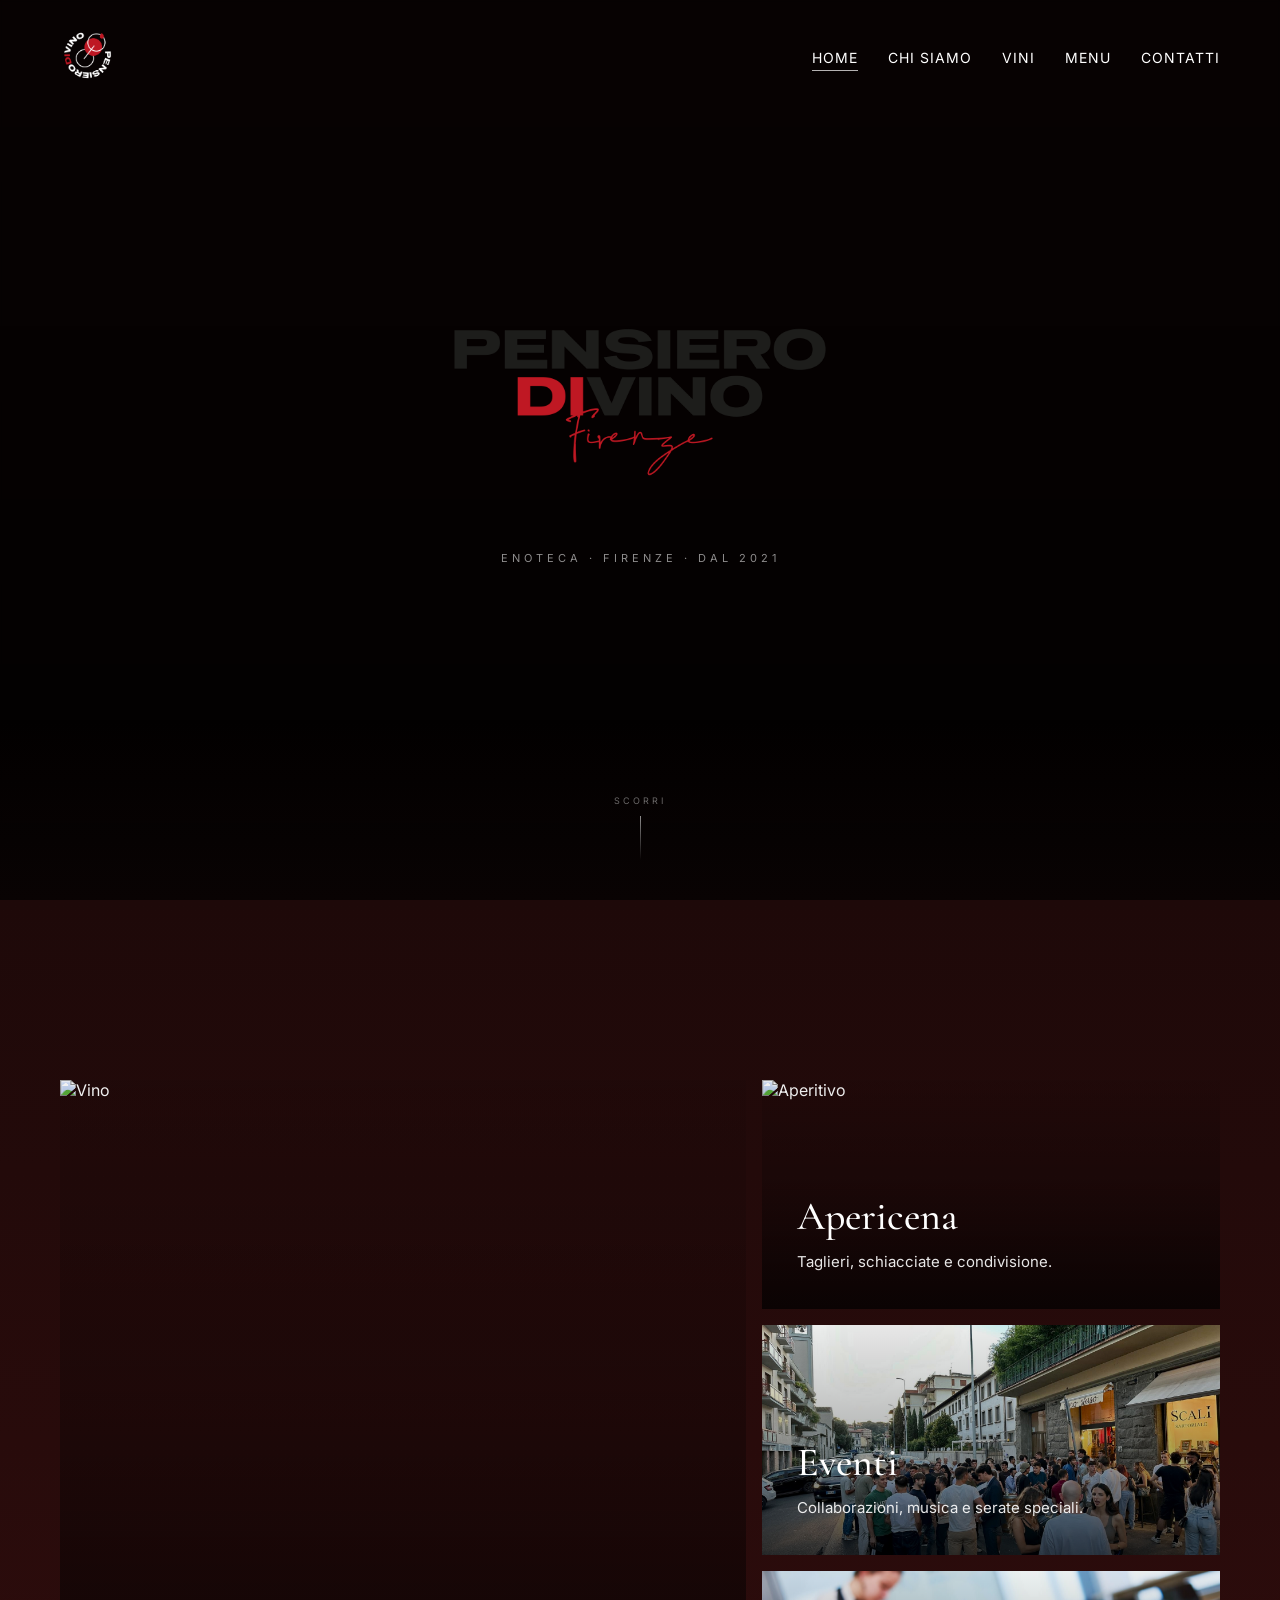
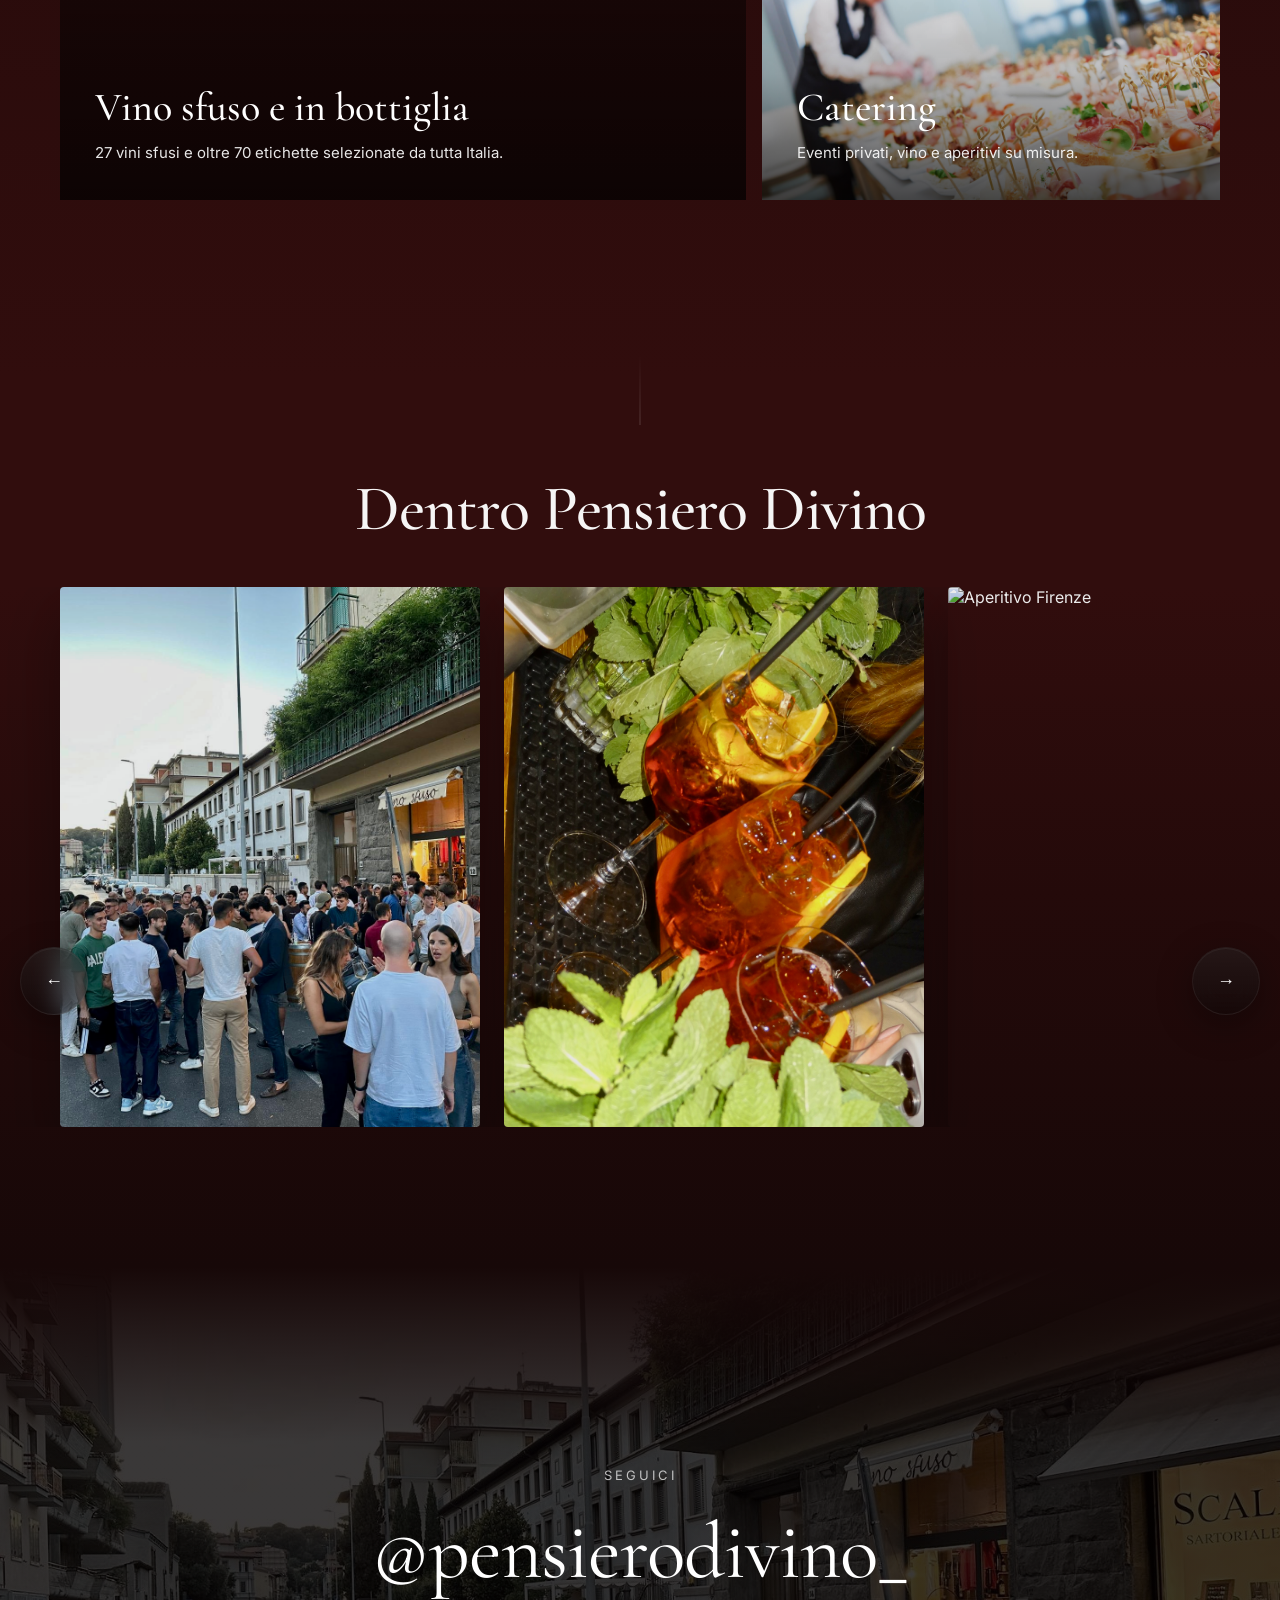
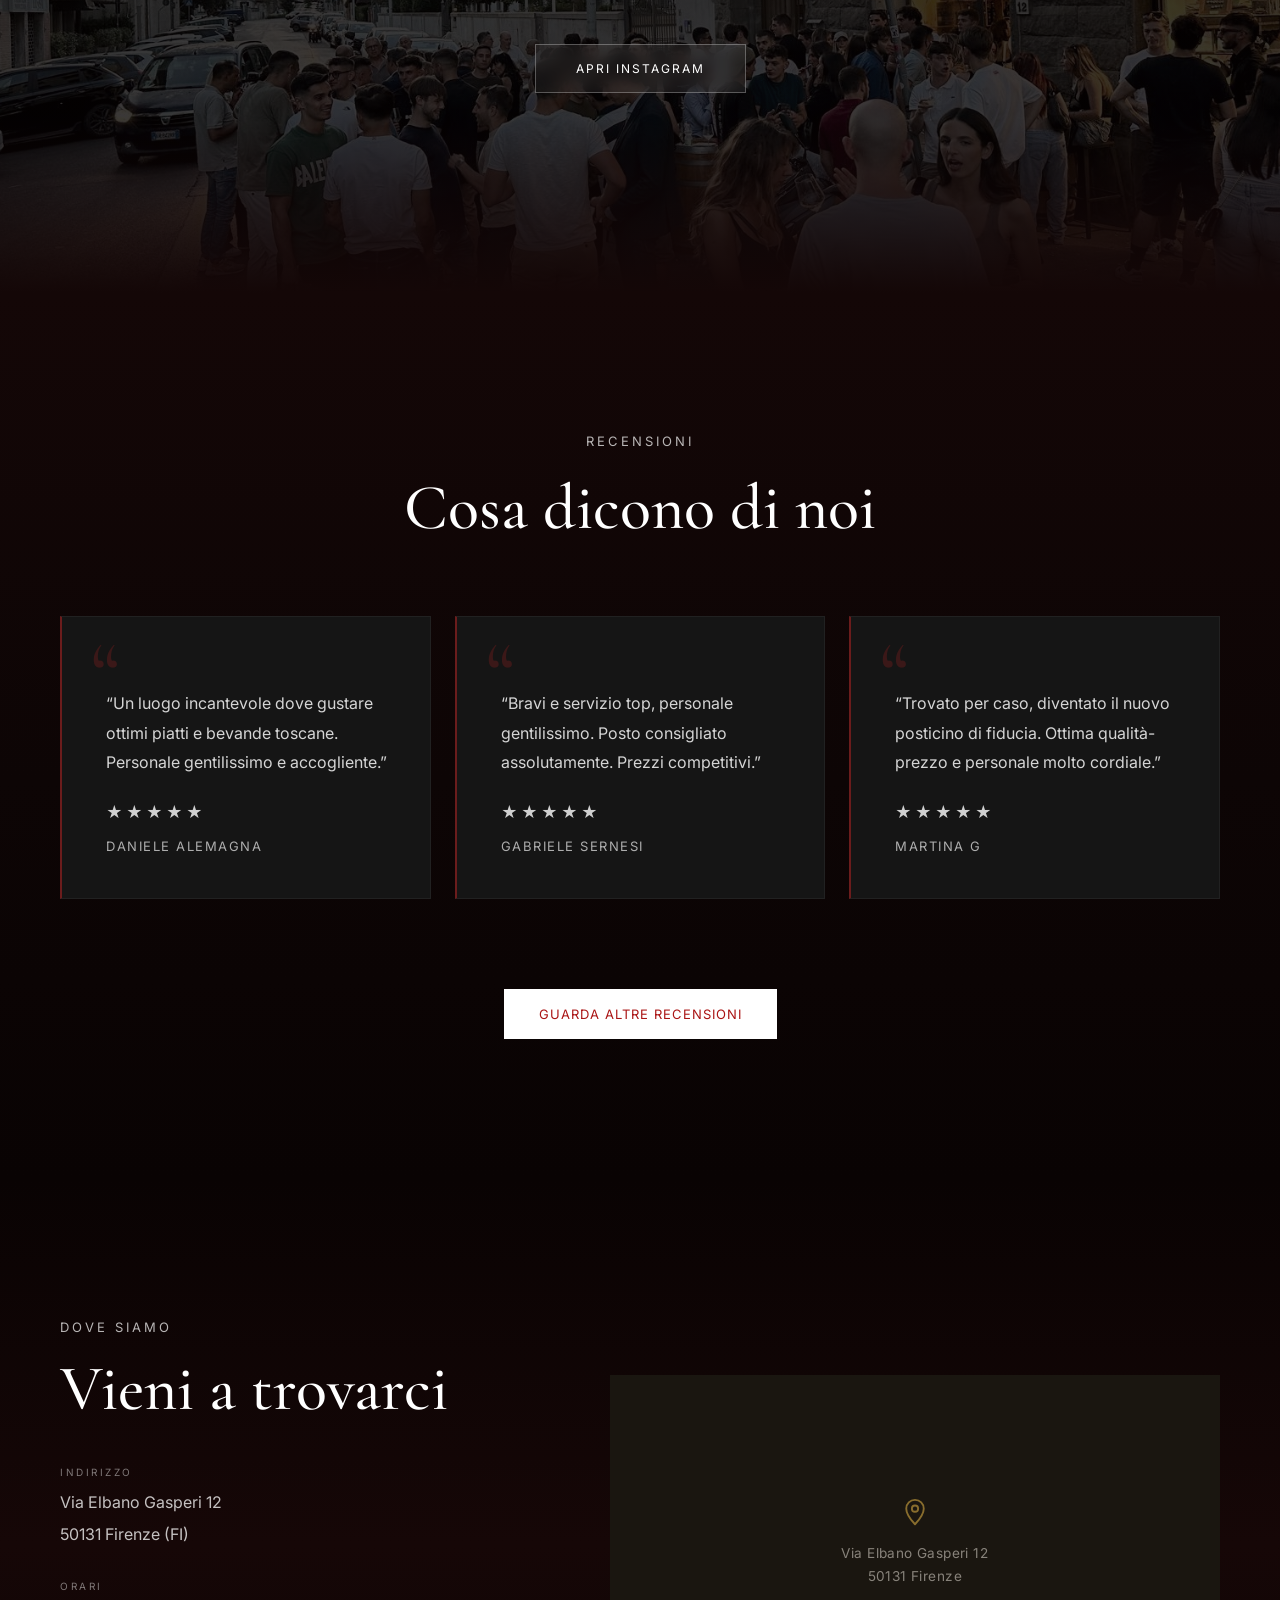
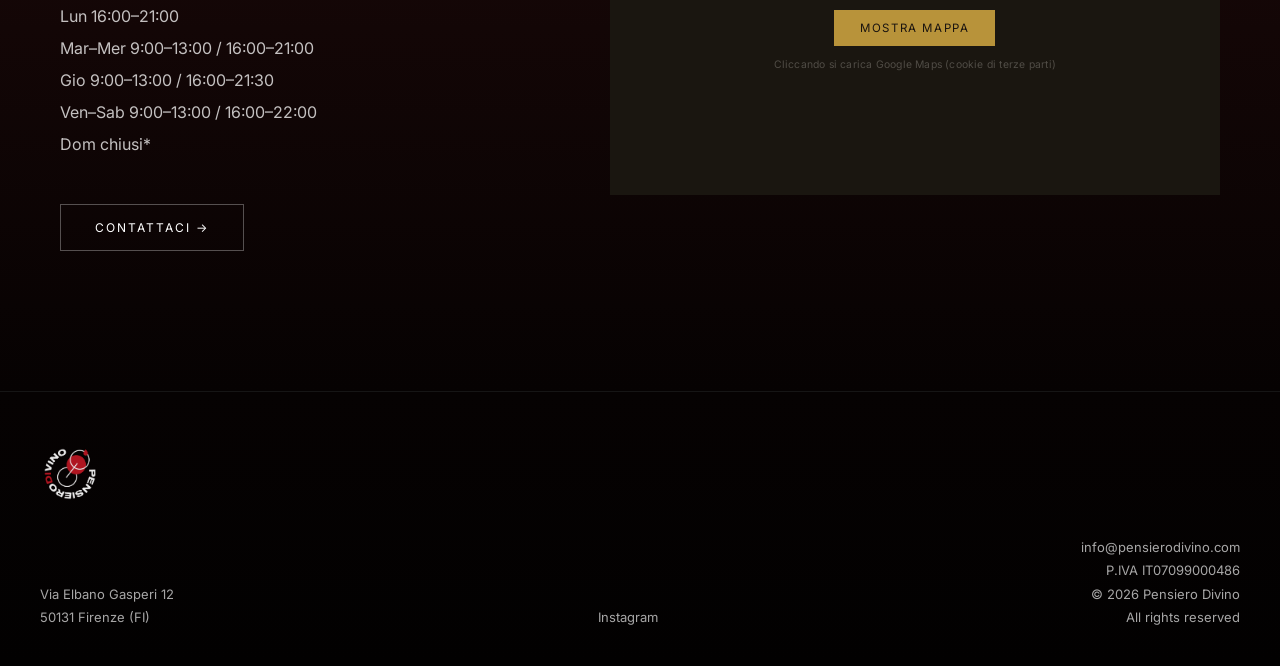
==== commit 3e91e008: "mgilioramenti stile" ====
--- a/index.html
+++ b/index.html
@@ -5,6 +5,14 @@
   <meta charset="UTF-8">
   <meta name="viewport" content="width=device-width, initial-scale=1.0">
   <meta name="description" content="Pensiero Divino — Enoteca a Firenze. Vino sfuso, etichette selezionate, apericena ed eventi. Via Elbano Gasperi 12.">
+
+  <!-- Favicon -->
+  <link rel="icon" type="image/png" href="/assets/favicon/favicon-96x96.png" sizes="96x96">
+  <link rel="icon" type="image/svg+xml" href="/assets/favicon/favicon.svg">
+  <link rel="shortcut icon" href="/assets/favicon/favicon.ico">
+  <link rel="apple-touch-icon" sizes="180x180" href="/assets/favicon/apple-touch-icon.png">
+  <meta name="apple-mobile-web-app-title" content="Pensiero Divino">
+  <link rel="manifest" href="/assets/favicon/site.webmanifest">
 
   <!-- Open Graph -->
   <meta property="og:type" content="website">
@@ -13,11 +21,11 @@
   <meta property="og:title" content="Pensiero Divino — Enoteca a Firenze">
   <meta property="og:description" content="Vino sfuso, etichette selezionate, apericena ed eventi. Via Elbano Gasperi 12, Firenze.">
   <meta property="og:url" content="https://www.pensierodivino.com">
-  <meta property="og:image" content="https://www.pensierodivino.com/assets/carousel1.jpg">
+  <meta property="og:image" content="https://www.pensierodivino.com/assets/foto/galleria-1.jpg">
   <meta name="twitter:card" content="summary_large_image">
   <meta name="twitter:title" content="Pensiero Divino — Enoteca a Firenze">
   <meta name="twitter:description" content="Vino sfuso, etichette selezionate, apericena ed eventi. Via Elbano Gasperi 12, Firenze.">
-  <meta name="twitter:image" content="https://www.pensierodivino.com/assets/carousel1.jpg">
+  <meta name="twitter:image" content="https://www.pensierodivino.com/assets/foto/galleria-1.jpg">
 
   <title>Pensiero Divino</title>
 
@@ -36,7 +44,7 @@
   <section class="hero">
 
     <video autoplay muted loop playsinline class="hero-video">
-      <source src="assets/gente.mp4" type="video/mp4">
+      <source src="assets/video/home.mp4" type="video/mp4">
     </video>
 
     <div class="overlay"></div>
@@ -46,7 +54,7 @@
     <header class="navbar" id="navbar">
 
       <a href="index.html" class="logo">
-        <img src="assets/logo.png" alt="Pensiero Divino">
+        <img src="assets/loghi/logo-rotondo.png" alt="Pensiero Divino">
       </a>
 
       <nav>
@@ -70,7 +78,7 @@
     <div class="hero-content">
 
       <div class="hero-logo-center">
-        <img src="assets/logo orizz.png" alt="Pensiero Divino">
+        <img src="assets/loghi/logo-orizzontale.png" alt="Pensiero Divino">
       </div>
 
       <p class="hero-tagline">Enoteca · Firenze · Dal 2021</p>
@@ -105,7 +113,7 @@
 
       <a class="experience-card" href="vini.html">
 
-        <img src="assets/vino.jpg" alt="Vino">
+        <img src="assets/foto/vino.jpg" alt="Vino">
 
         <div class="experience-overlay">
           <h3>Vino sfuso e in bottiglia</h3>
@@ -117,7 +125,7 @@
 
       <a class="experience-card" href="menu/index.html">
 
-        <img src="assets/aperitivo.jpg" alt="Aperitivo">
+        <img src="assets/foto/aperitivo.jpg" alt="Aperitivo">
 
         <div class="experience-overlay">
           <h3>Apericena</h3>
@@ -128,7 +136,7 @@
 
       <a class="experience-card" href="contatti.html">
 
-        <img src="assets/eventi.jpg" alt="Eventi">
+        <img src="assets/foto/eventi.jpg" alt="Eventi">
 
         <div class="experience-overlay">
           <h3>Eventi</h3>
@@ -139,7 +147,7 @@
 
       <a class="experience-card" href="contatti.html">
 
-        <img src="assets/catering.jpg" alt="Catering">
+        <img src="assets/foto/catering.jpg" alt="Catering">
 
         <div class="experience-overlay">
           <h3>Catering</h3>
@@ -172,10 +180,10 @@
 </button>
     <div class="carousel-track">
 
-      <img src="assets/carousel1.jpg" alt="Pensiero Divino atmosphere">
-      <img src="assets/carousel2.jpg" alt="Wine and people">
-      <img src="assets/carousel3.jpg" alt="Aperitivo Firenze">
-      <img src="assets/carousel4.jpg" alt="Pensiero Divino evening">
+      <img src="assets/foto/galleria-1.jpg" alt="Pensiero Divino atmosphere">
+      <img src="assets/foto/galleria-2.jpg" alt="Wine and people">
+      <img src="assets/foto/galleria-3.jpg" alt="Aperitivo Firenze">
+      <img src="assets/foto/galleria-4.jpg" alt="Pensiero Divino evening">
 
     </div>
 
@@ -185,7 +193,7 @@
 
   <section class="instagram-section reveal">
 
-    <img src="assets/eventi.jpg" alt="Pensiero Divino" class="instagram-bg">
+    <img src="assets/foto/eventi.jpg" alt="Pensiero Divino" class="instagram-bg">
     <div class="instagram-overlay"></div>
 
     <div class="instagram-content">
@@ -328,7 +336,7 @@
  <footer class="footer reveal">
 
   <div class="footer-logo">
-    <img src="assets/logo.png" alt="Pensiero Divino Logo">
+    <img src="assets/loghi/logo-rotondo.png" alt="Pensiero Divino Logo">
   </div>
 
   <div class="footer-bottom">
--- a/style.css
+++ b/style.css
@@ -102,11 +102,26 @@
   text-transform: uppercase;
   letter-spacing: 1px;
 
+  position: relative;
   transition: 0.3s;
 }
 
 .navbar nav a:hover {
   opacity: 0.7;
+}
+
+.navbar nav a.active {
+  opacity: 1;
+}
+
+.navbar nav a.active::after {
+  content: '';
+  position: absolute;
+  bottom: -5px;
+  left: 0;
+  right: 0;
+  height: 1px;
+  background: rgba(255,255,255,0.7);
 }
 /* HERO CONTENT */
 
@@ -691,19 +706,36 @@
 }
 
 .review-card {
-  padding: 50px 40px;
+  padding: 44px 36px 44px 44px;
 
   background: #151515;
 
   border: 1px solid rgba(255,255,255,0.05);
+  border-left: 2px solid #6b1c1c;
+
+  text-align: left;
+  position: relative;
+}
+
+.review-card::before {
+  content: '\201C';
+  font-family: 'Cormorant Garamond', serif;
+  font-size: 90px;
+  line-height: 1;
+  color: #6b1c1c;
+  opacity: 0.45;
+  position: absolute;
+  top: 12px;
+  left: 28px;
 }
 
 .review-card p {
-  font-size: 17px;
-  line-height: 1.8;
-
-  opacity: 0.85;
-
+  font-size: 16px;
+  line-height: 1.85;
+
+  opacity: 0.82;
+
+  margin-top: 28px;
   margin-bottom: 24px;
 }
 
@@ -713,12 +745,12 @@
   opacity: 0.8;
 }
 .review-card h4 {
-  margin-top: 22px;
-
-  font-size: 14px;
+  margin-top: 16px;
+
+  font-size: 13px;
   font-weight: 400;
 
-  letter-spacing: 1px;
+  letter-spacing: 1.5px;
   text-transform: uppercase;
 
   opacity: 0.65;
@@ -753,7 +785,7 @@
 /* FOOTER */
 
 .footer {
-  padding: 28px 40px 22px;
+  padding: 52px 40px 36px;
 
  background: linear-gradient(
   180deg,
@@ -763,7 +795,7 @@
   border-top: 1px solid rgba(255,255,255,0.08);
 }
 .footer-logo {
-  margin-bottom: 4px;
+  margin-bottom: 28px;
 }
 .footer-logo img {
   width: 60px;
@@ -1017,27 +1049,27 @@
 }
 
 .wine-links a {
-  padding: 14px 32px;
-
-  border: 1px solid rgba(255,255,255,0.22);
+  padding: 11px 28px;
+
+  border: 1px solid rgba(255,255,255,0.2);
+  border-radius: 100px;
 
   background: rgba(255,255,255,0.05);
 
   color: white;
   text-decoration: none;
 
-  font-size: 12px;
-  letter-spacing: 1.5px;
-  text-transform: uppercase;
-
-  backdrop-filter: blur(10px);
+  font-size: 11px;
+  letter-spacing: 2px;
+  text-transform: uppercase;
 
   transition: 0.3s ease;
 }
 
 .wine-links a:hover {
-  background: white;
-  color: black;
+  background: rgba(255,255,255,0.15);
+  border-color: rgba(255,255,255,0.55);
+  color: white;
 }
 
 .wine-links-more {
@@ -2579,7 +2611,7 @@
   align-items: center;
   opacity: 0;
   pointer-events: none;
-  transition: opacity 0.4s ease;
+  transition: opacity 0.35s ease;
 }
 
 .mobile-nav.open {
@@ -2601,11 +2633,40 @@
   font-size: 42px;
   font-weight: 400;
   letter-spacing: 1px;
-  transition: opacity 0.3s;
-}
+  opacity: 0;
+  transform: translateY(14px);
+  transition: opacity 0.3s ease, transform 0.3s ease, color 0.2s;
+}
+
+.mobile-nav.open nav a {
+  opacity: 1;
+  transform: translateY(0);
+}
+
+.mobile-nav.open nav a:nth-child(1) { transition-delay: 0.07s; }
+.mobile-nav.open nav a:nth-child(2) { transition-delay: 0.13s; }
+.mobile-nav.open nav a:nth-child(3) { transition-delay: 0.19s; }
+.mobile-nav.open nav a:nth-child(4) { transition-delay: 0.25s; }
+.mobile-nav.open nav a:nth-child(5) { transition-delay: 0.31s; }
 
 .mobile-nav nav a:hover {
-  opacity: 0.65;
+  opacity: 0.55;
+}
+
+.mobile-nav nav a.active {
+  opacity: 1;
+  position: relative;
+}
+
+.mobile-nav nav a.active::after {
+  content: '';
+  position: absolute;
+  bottom: -4px;
+  left: 50%;
+  transform: translateX(-50%);
+  width: 24px;
+  height: 1px;
+  background: rgba(255,255,255,0.6);
 }
 
 .mobile-nav-close {
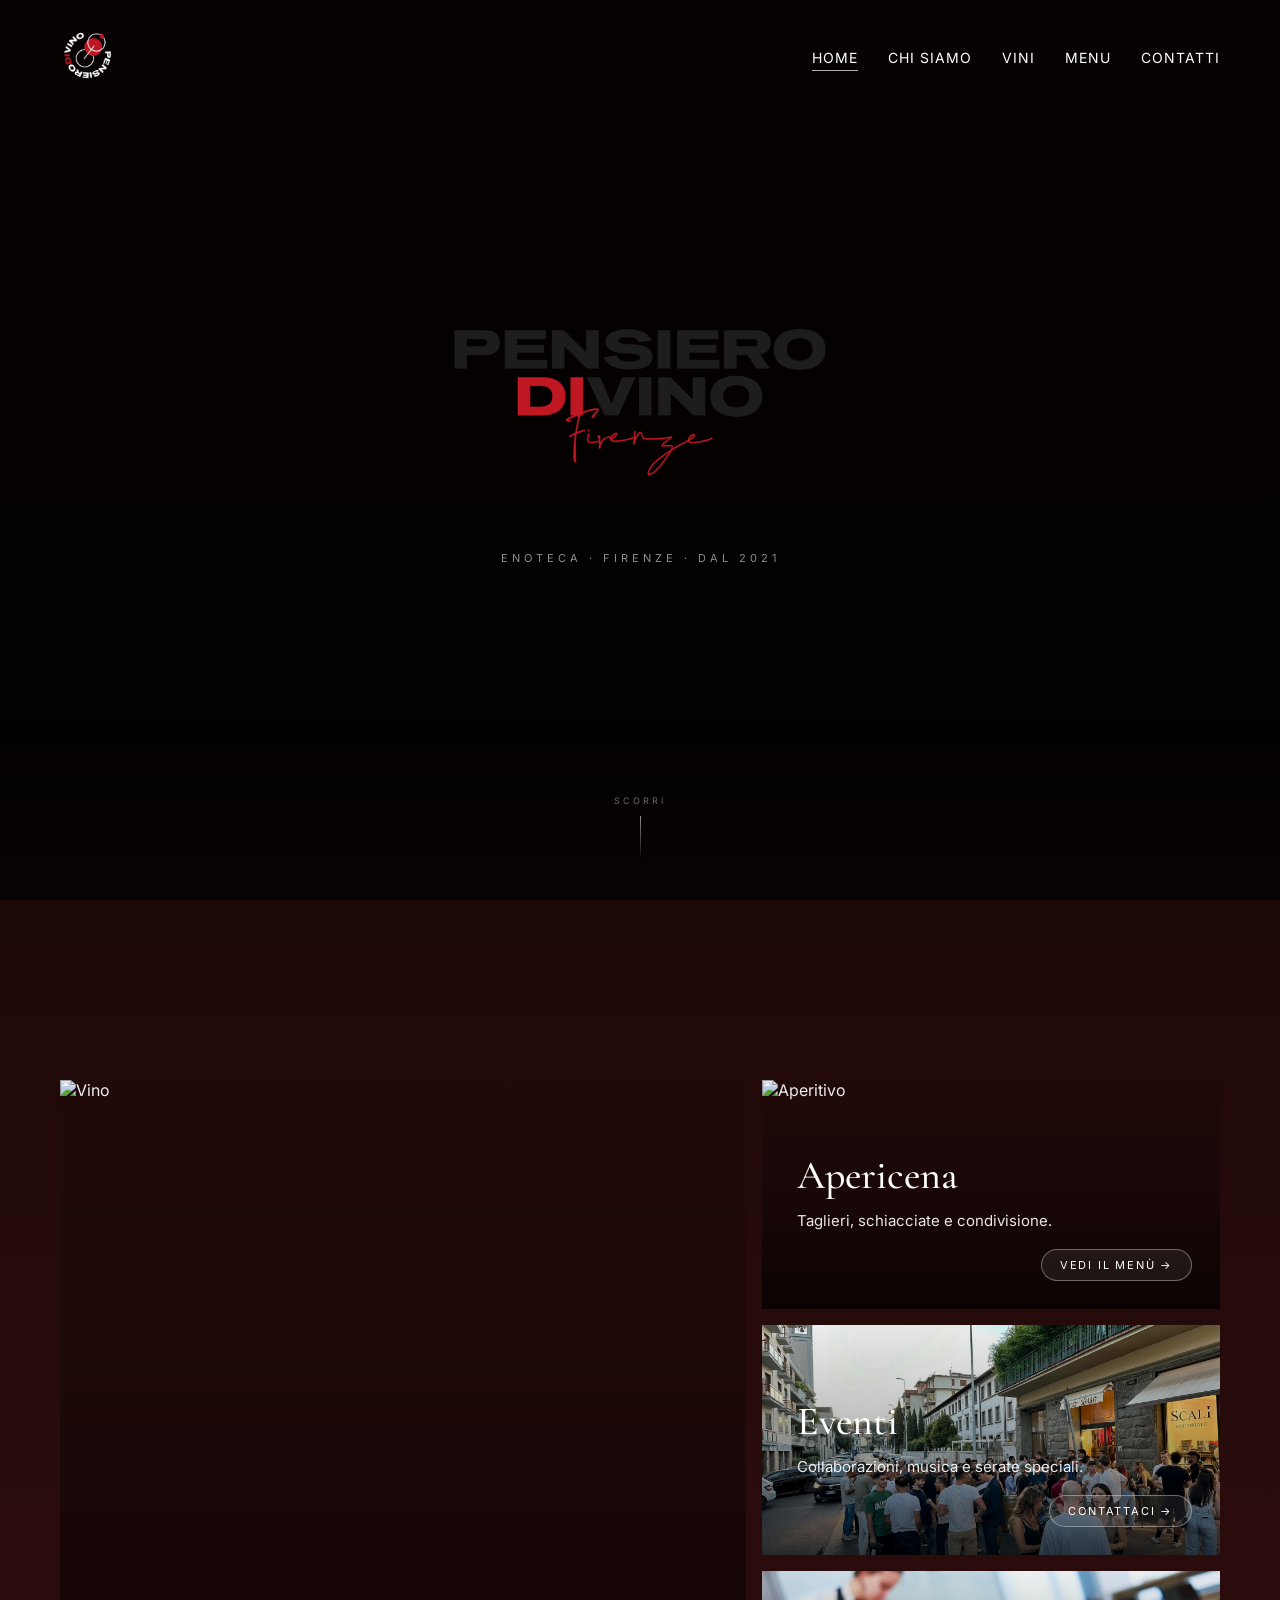
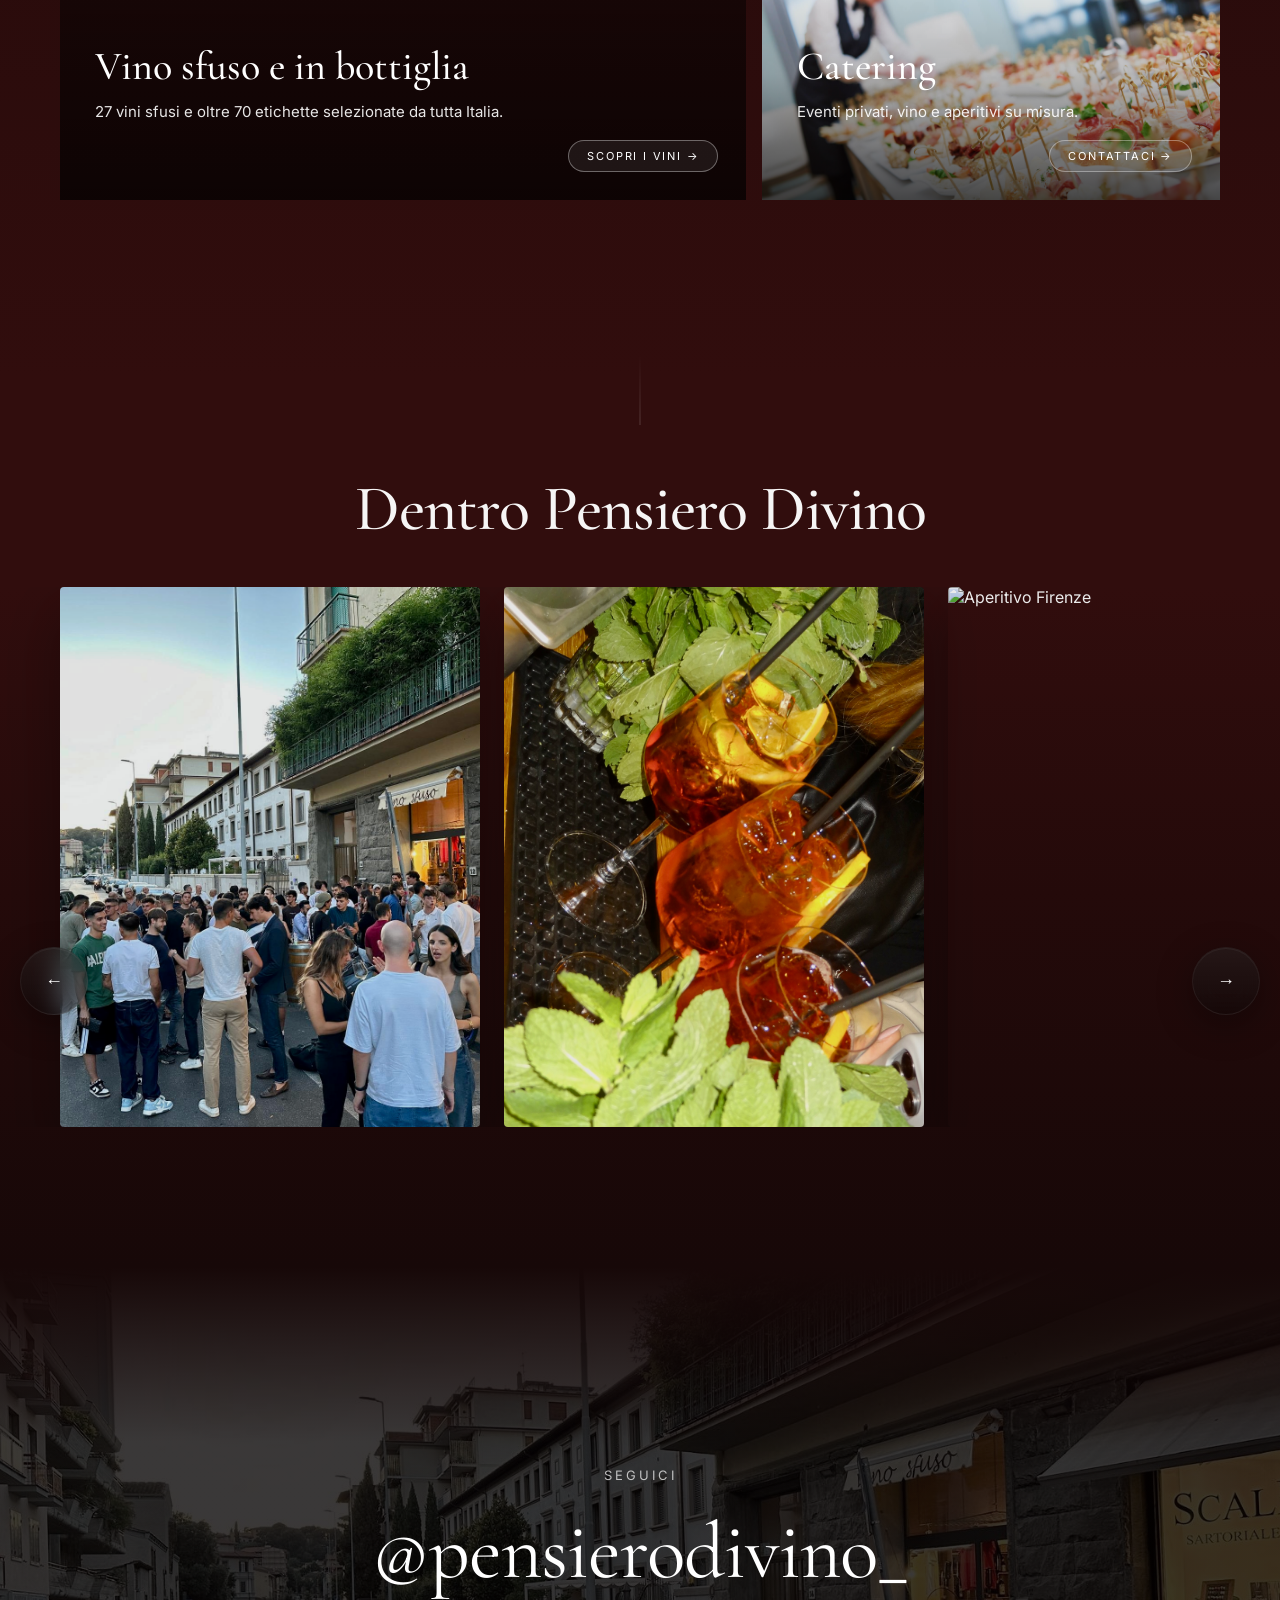
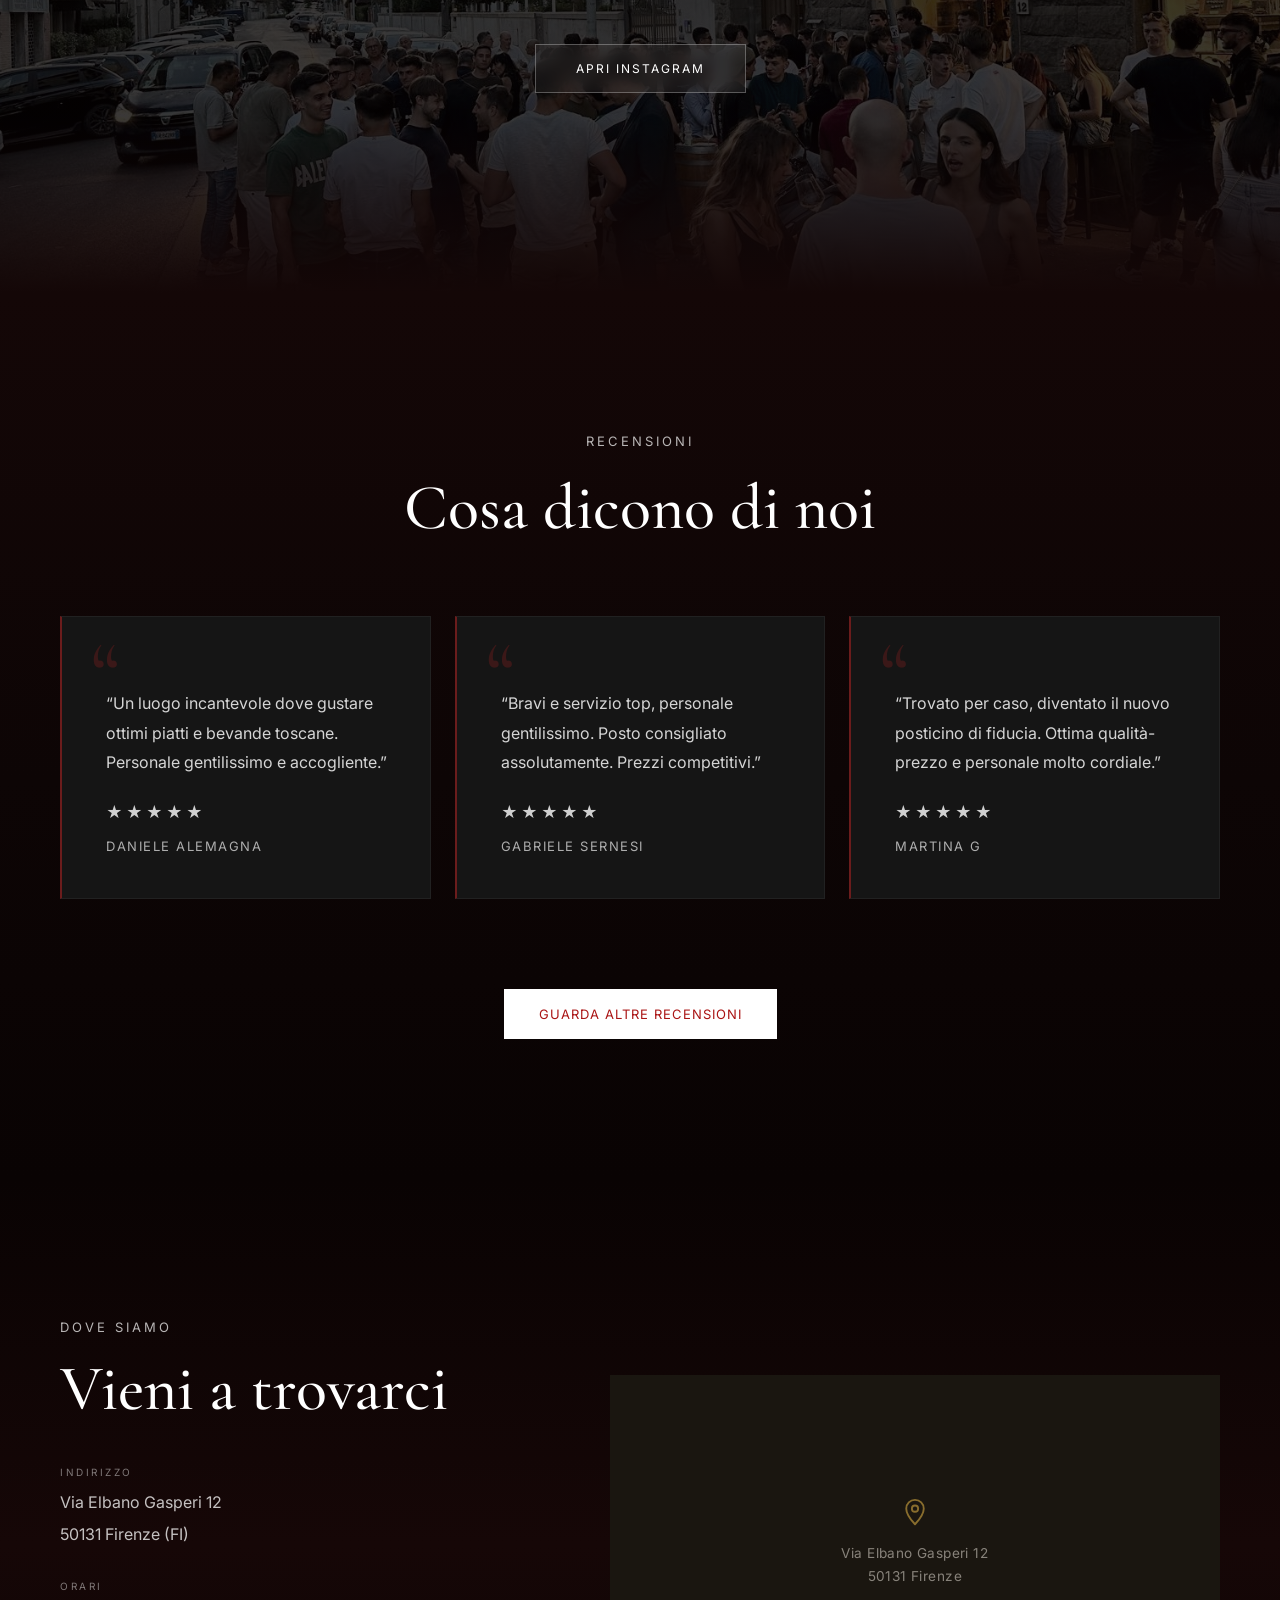
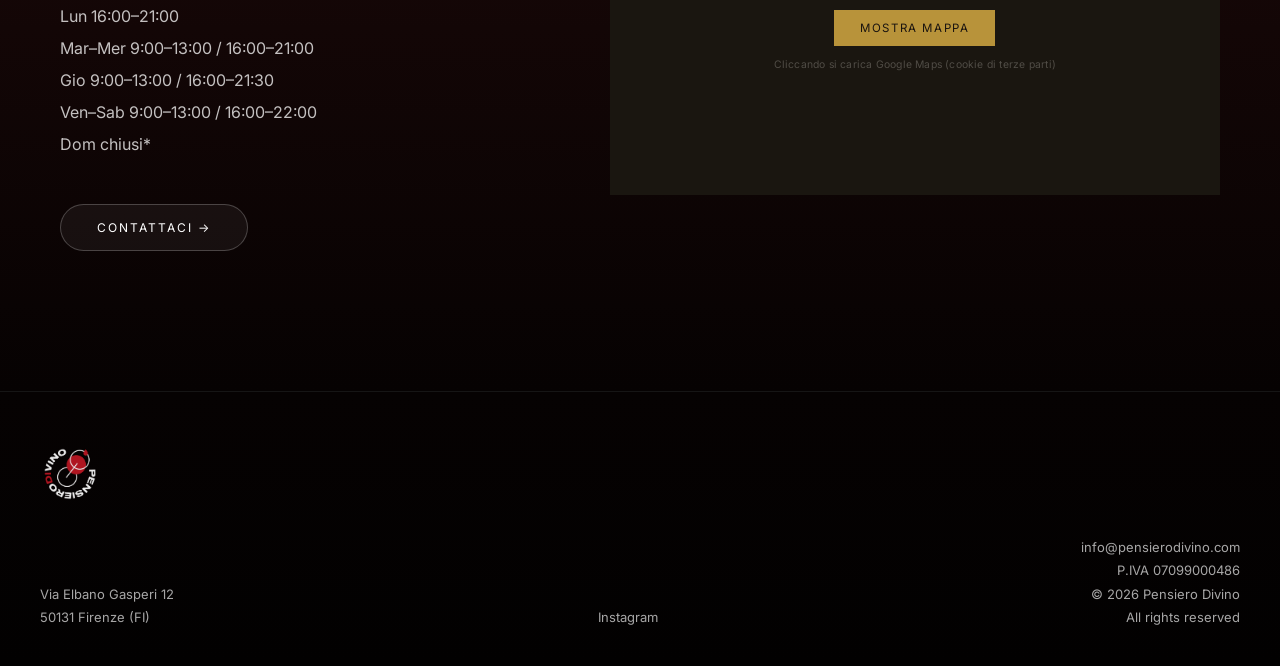
==== commit 2c94ea23: "modifiche menu" ====
--- a/index.html
+++ b/index.html
@@ -111,50 +111,54 @@
 
     <div class="experience-grid">
 
-      <a class="experience-card" href="vini.html">
-
-        <img src="assets/foto/vino.jpg" alt="Vino">
+      <div class="experience-card">
+
+        <img src="assets/foto/vino.jpg" alt="Vino" loading="lazy">
 
         <div class="experience-overlay">
           <h3>Vino sfuso e in bottiglia</h3>
           <p>27 vini sfusi e oltre 70 etichette selezionate
              da tutta Italia.</p>
-        </div>
-
-      </a>
-
-      <a class="experience-card" href="menu/index.html">
-
-        <img src="assets/foto/aperitivo.jpg" alt="Aperitivo">
+          <a href="vini.html" class="experience-btn">Scopri i vini →</a>
+        </div>
+
+      </div>
+
+      <div class="experience-card">
+
+        <img src="assets/foto/aperitivo.jpg" alt="Aperitivo" loading="lazy">
 
         <div class="experience-overlay">
           <h3>Apericena</h3>
           <p>Taglieri, schiacciate e condivisione.</p>
-        </div>
-
-      </a>
-
-      <a class="experience-card" href="contatti.html">
-
-        <img src="assets/foto/eventi.jpg" alt="Eventi">
+          <a href="menu/index.html" class="experience-btn">Vedi il menù →</a>
+        </div>
+
+      </div>
+
+      <div class="experience-card">
+
+        <img src="assets/foto/eventi.jpg" alt="Eventi" loading="lazy">
 
         <div class="experience-overlay">
           <h3>Eventi</h3>
           <p>Collaborazioni, musica e serate speciali.</p>
-        </div>
-
-      </a>
-
-      <a class="experience-card" href="contatti.html">
-
-        <img src="assets/foto/catering.jpg" alt="Catering">
+          <a href="contatti.html" class="experience-btn">Contattaci →</a>
+        </div>
+
+      </div>
+
+      <div class="experience-card">
+
+        <img src="assets/foto/catering.jpg" alt="Catering" loading="lazy">
 
         <div class="experience-overlay">
           <h3>Catering</h3>
           <p>Eventi privati, vino e aperitivi su misura.</p>
-        </div>
-
-      </a>
+          <a href="contatti.html" class="experience-btn">Contattaci →</a>
+        </div>
+
+      </div>
 
     </div>
 
@@ -180,10 +184,10 @@
 </button>
     <div class="carousel-track">
 
-      <img src="assets/foto/galleria-1.jpg" alt="Pensiero Divino atmosphere">
-      <img src="assets/foto/galleria-2.jpg" alt="Wine and people">
-      <img src="assets/foto/galleria-3.jpg" alt="Aperitivo Firenze">
-      <img src="assets/foto/galleria-4.jpg" alt="Pensiero Divino evening">
+      <img src="assets/foto/galleria-1.jpg" alt="Pensiero Divino atmosphere" loading="lazy">
+      <img src="assets/foto/galleria-2.jpg" alt="Wine and people" loading="lazy">
+      <img src="assets/foto/galleria-3.jpg" alt="Aperitivo Firenze" loading="lazy">
+      <img src="assets/foto/galleria-4.jpg" alt="Pensiero Divino evening" loading="lazy">
 
     </div>
 
@@ -193,7 +197,7 @@
 
   <section class="instagram-section reveal">
 
-    <img src="assets/foto/eventi.jpg" alt="Pensiero Divino" class="instagram-bg">
+    <img src="assets/foto/eventi.jpg" alt="Pensiero Divino" class="instagram-bg" loading="lazy">
     <div class="instagram-overlay"></div>
 
     <div class="instagram-content">
@@ -336,7 +340,7 @@
  <footer class="footer reveal">
 
   <div class="footer-logo">
-    <img src="assets/loghi/logo-rotondo.png" alt="Pensiero Divino Logo">
+    <img src="assets/loghi/logo-rotondo.png" alt="Pensiero Divino Logo" loading="lazy">
   </div>
 
   <div class="footer-bottom">
@@ -354,7 +358,7 @@
 
     <div class="footer-right">
   info@pensierodivino.com<br>
-  P.IVA IT07099000486<br>
+  P.IVA 07099000486<br>
   © 2026 Pensiero Divino<br>
   All rights reserved
 </div>
--- a/style.css
+++ b/style.css
@@ -309,12 +309,6 @@
   overflow: hidden;
 }
 
-a.experience-card {
-  display: block;
-  text-decoration: none;
-  color: inherit;
-}
-
 .experience-card img {
   width: 100%;
   height: 100%;
@@ -326,22 +320,6 @@
 
 .experience-card:hover img {
   transform: scale(1.05);
-}
-
-.experience-overlay::after {
-  content: '→';
-  position: absolute;
-  bottom: 35px;
-  right: 35px;
-  font-size: 16px;
-  opacity: 0;
-  transform: translateX(-8px);
-  transition: opacity 0.4s ease, transform 0.4s ease;
-}
-
-.experience-card:hover .experience-overlay::after {
-  opacity: 0.65;
-  transform: translateX(0);
 }
 
 .experience-overlay {
@@ -359,7 +337,29 @@
   flex-direction: column;
   justify-content: flex-end;
 
-  padding: 35px;
+  padding: 28px 28px 28px 35px;
+}
+
+.experience-btn {
+  align-self: flex-end;
+  margin-top: 16px;
+  padding: 8px 18px;
+  border: 1px solid rgba(255,255,255,0.35);
+  border-radius: 100px;
+  background: rgba(255,255,255,0.07);
+  color: white;
+  text-decoration: none;
+  font-size: 11px;
+  letter-spacing: 1.8px;
+  text-transform: uppercase;
+  font-family: 'Inter', sans-serif;
+  transition: background 0.3s, border-color 0.3s;
+  white-space: nowrap;
+}
+
+.experience-btn:hover {
+  background: rgba(255,255,255,0.18);
+  border-color: rgba(255,255,255,0.7);
 }
 
 .experience-overlay h3 {
@@ -2364,21 +2364,23 @@
 }
 
 .about-cta-link {
-  padding: 16px 38px;
+  display: inline-block;
+  padding: 15px 36px;
   border: 1px solid rgba(255,255,255,0.22);
-  background: rgba(255,255,255,0.04);
+  border-radius: 100px;
+  background: rgba(255,255,255,0.05);
   color: white;
   text-decoration: none;
   font-size: 12px;
   letter-spacing: 2px;
   text-transform: uppercase;
-  backdrop-filter: blur(8px);
-  transition: 0.3s;
+  transition: 0.3s ease;
 }
 
 .about-cta-link:hover {
-  background: white;
-  color: black;
+  background: rgba(255,255,255,0.15);
+  border-color: rgba(255,255,255,0.55);
+  color: white;
 }
 
 @media(max-width: 768px) {
@@ -2868,19 +2870,22 @@
 .location-cta {
   display: inline-block;
   margin-top: 44px;
-  padding: 15px 34px;
-  border: 1px solid rgba(255,255,255,0.3);
+  padding: 15px 36px;
+  border: 1px solid rgba(255,255,255,0.22);
+  border-radius: 100px;
+  background: rgba(255,255,255,0.05);
   color: white;
   text-decoration: none;
   font-size: 12px;
   letter-spacing: 2px;
   text-transform: uppercase;
-  transition: 0.3s;
+  transition: 0.3s ease;
 }
 
 .location-cta:hover {
-  background: white;
-  color: black;
+  background: rgba(255,255,255,0.15);
+  border-color: rgba(255,255,255,0.55);
+  color: white;
 }
 
 .location-map iframe {
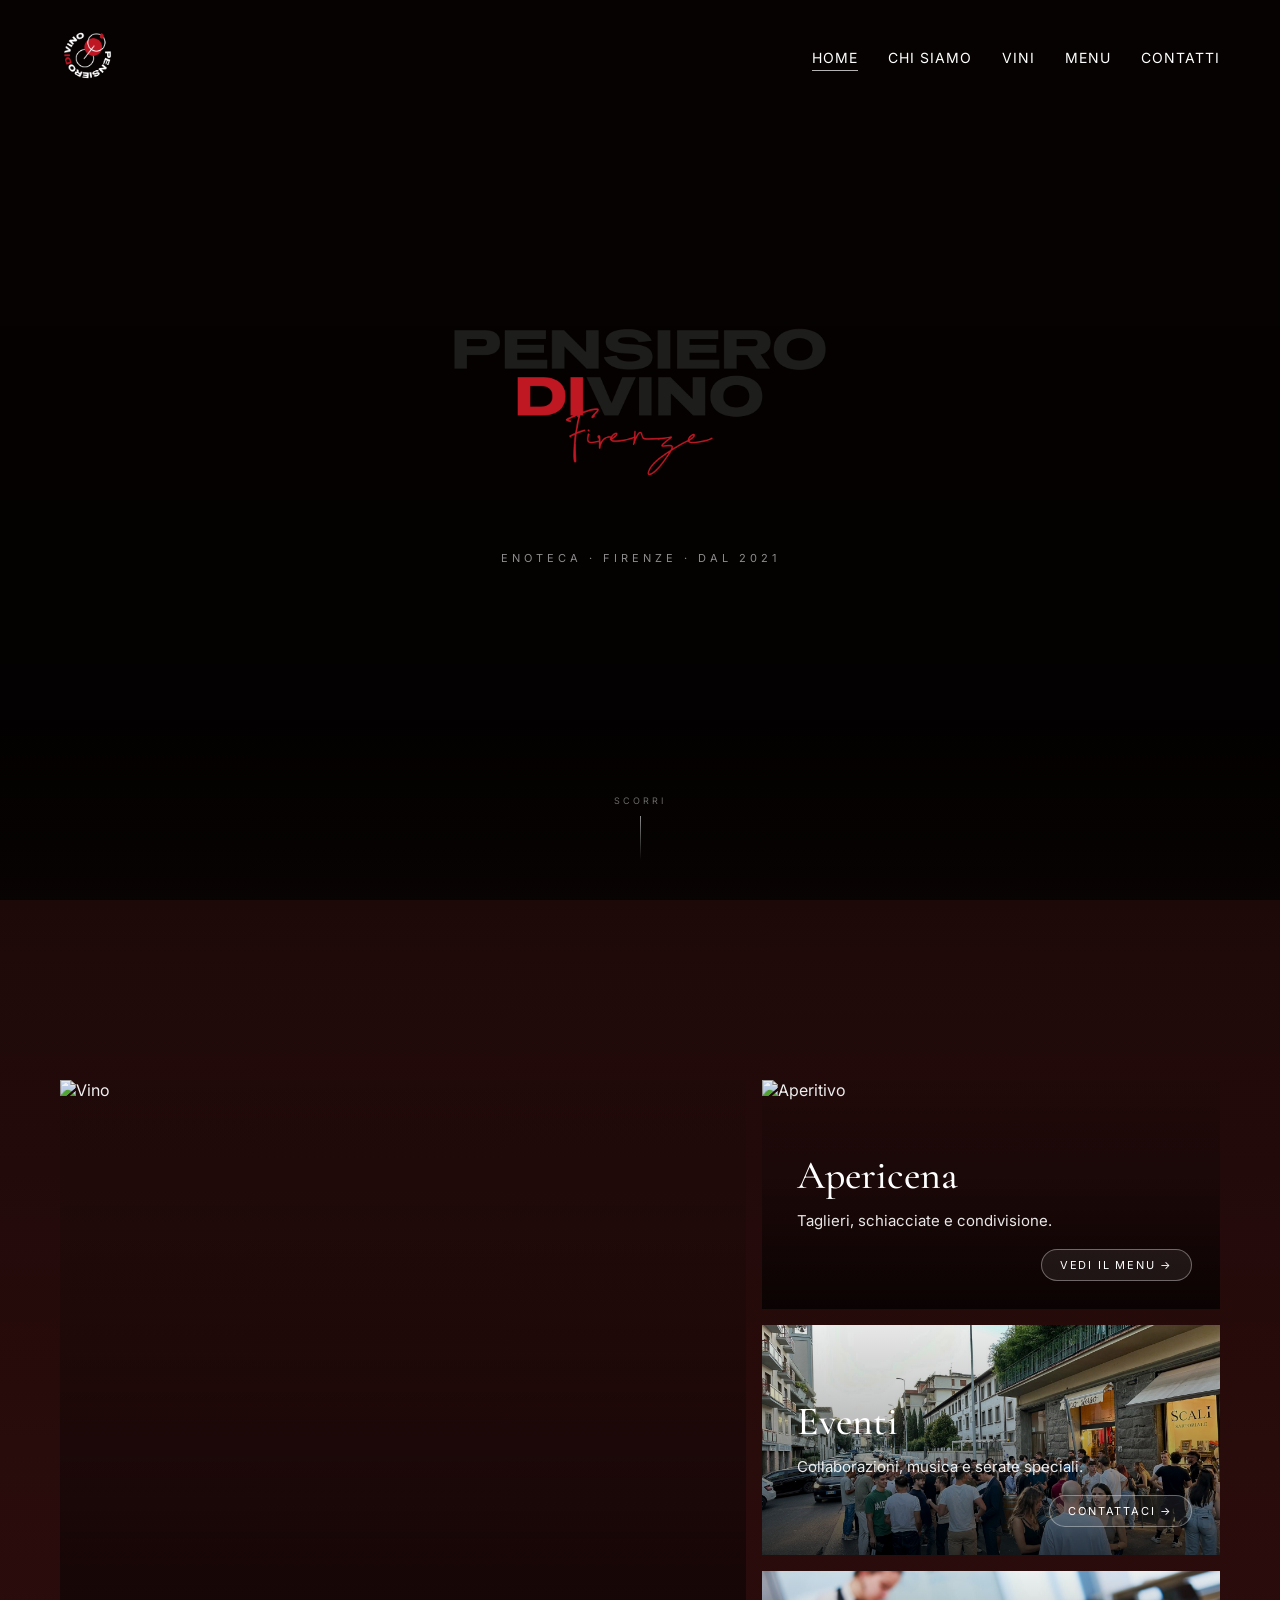
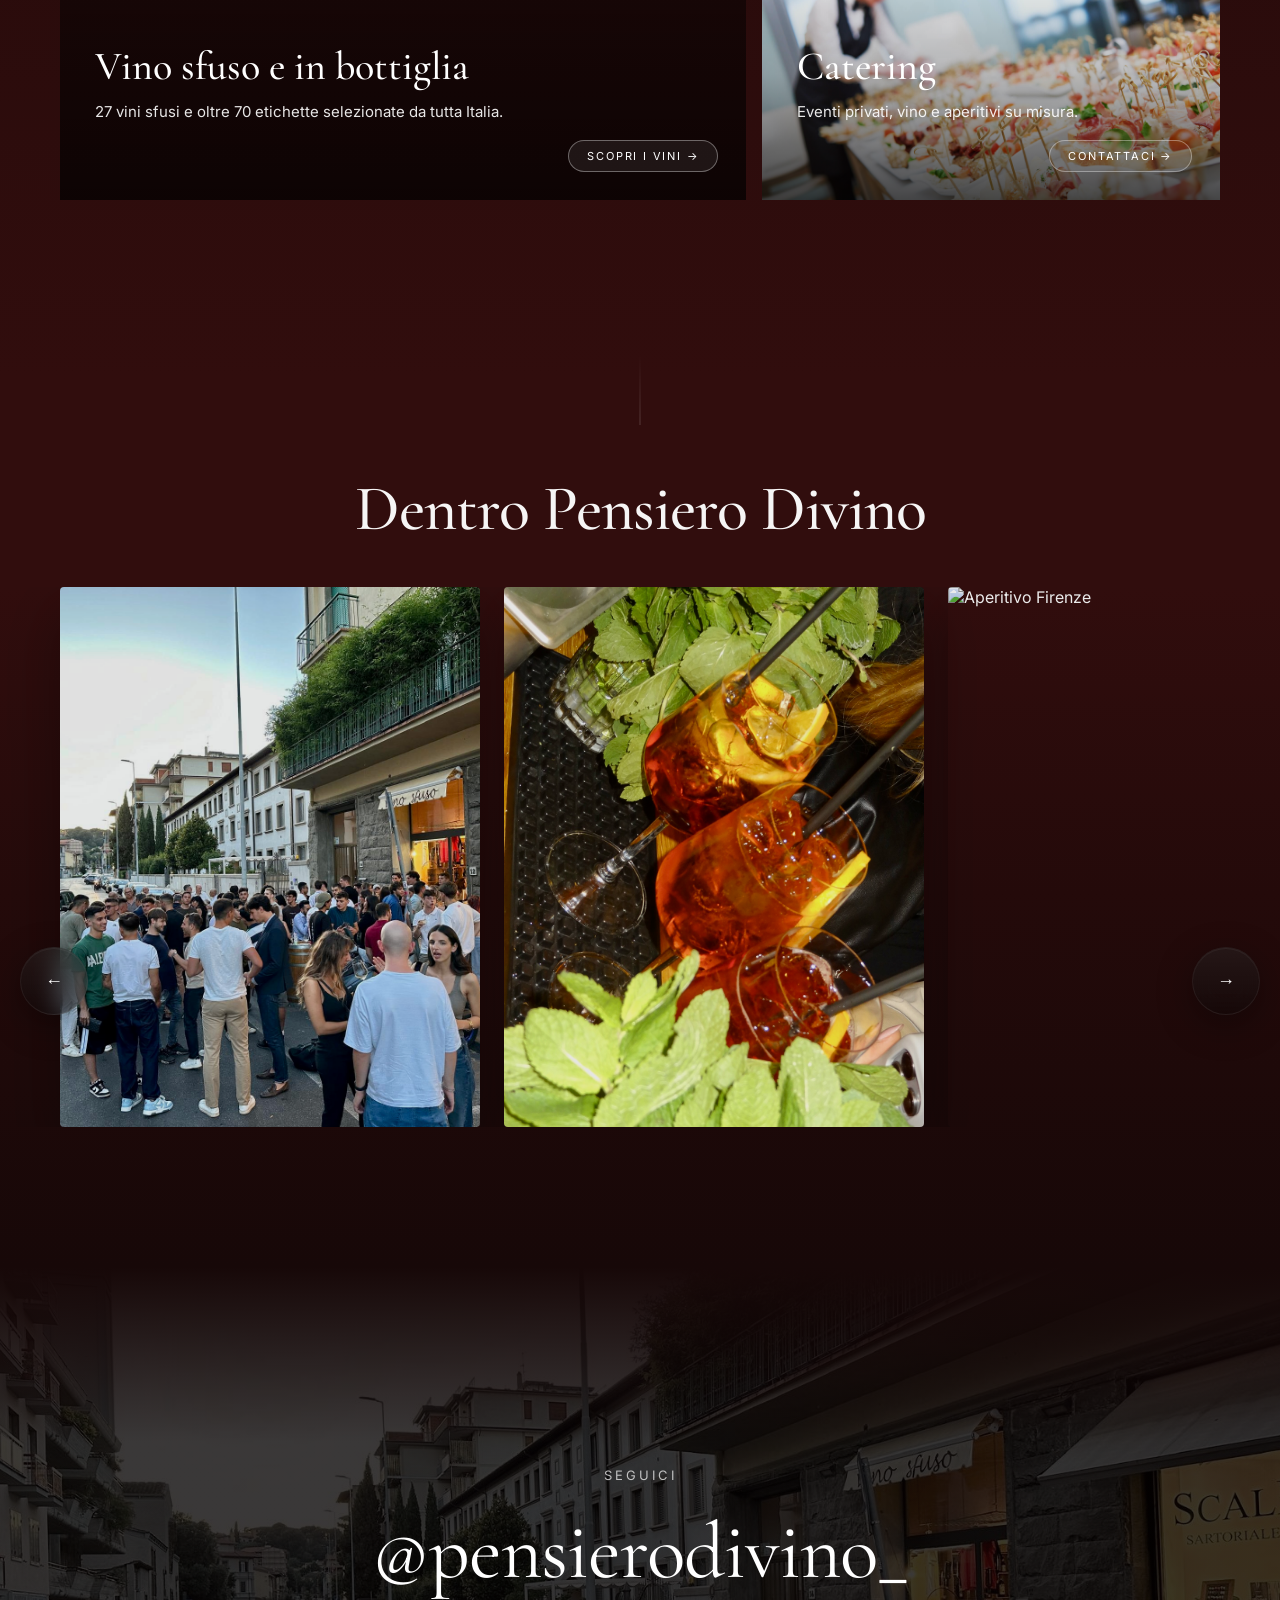
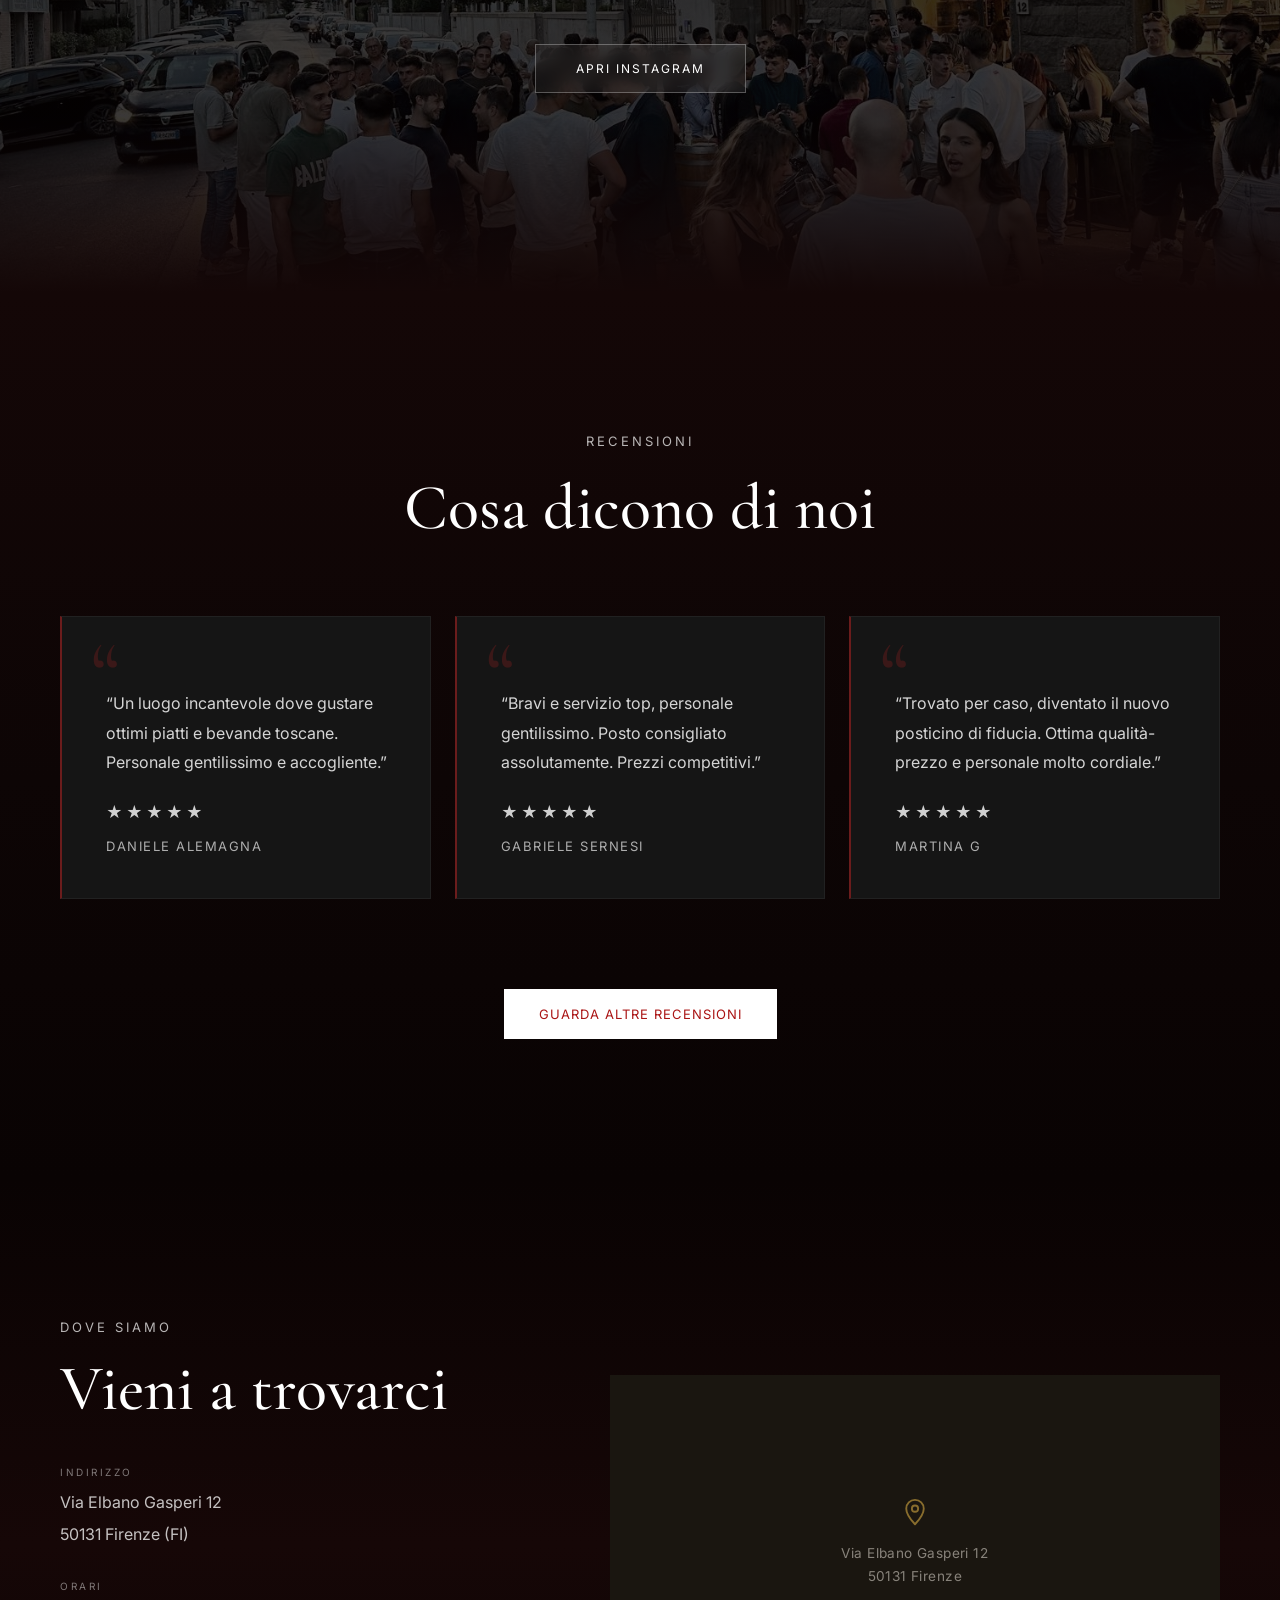
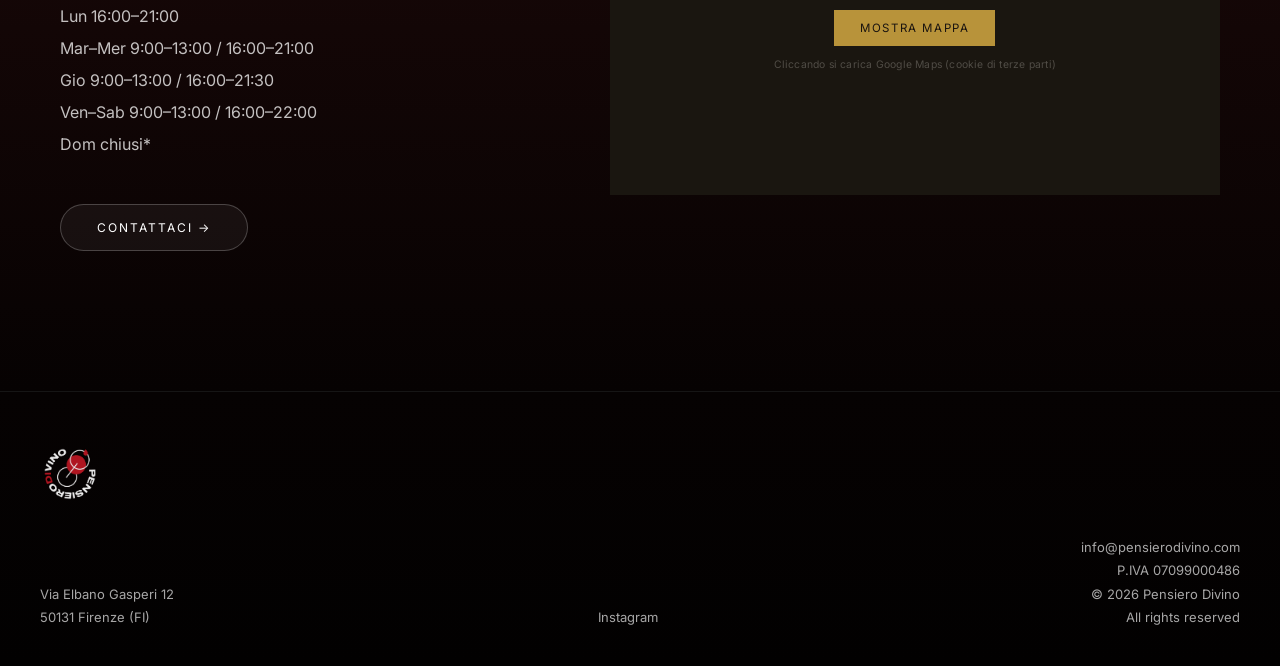
==== commit dfe8220a: "aggiornamento menu" ====
--- a/index.html
+++ b/index.html
@@ -131,7 +131,7 @@
         <div class="experience-overlay">
           <h3>Apericena</h3>
           <p>Taglieri, schiacciate e condivisione.</p>
-          <a href="menu/index.html" class="experience-btn">Vedi il menù →</a>
+          <a href="menu/index.html" class="experience-btn">Vedi il menu →</a>
         </div>
 
       </div>
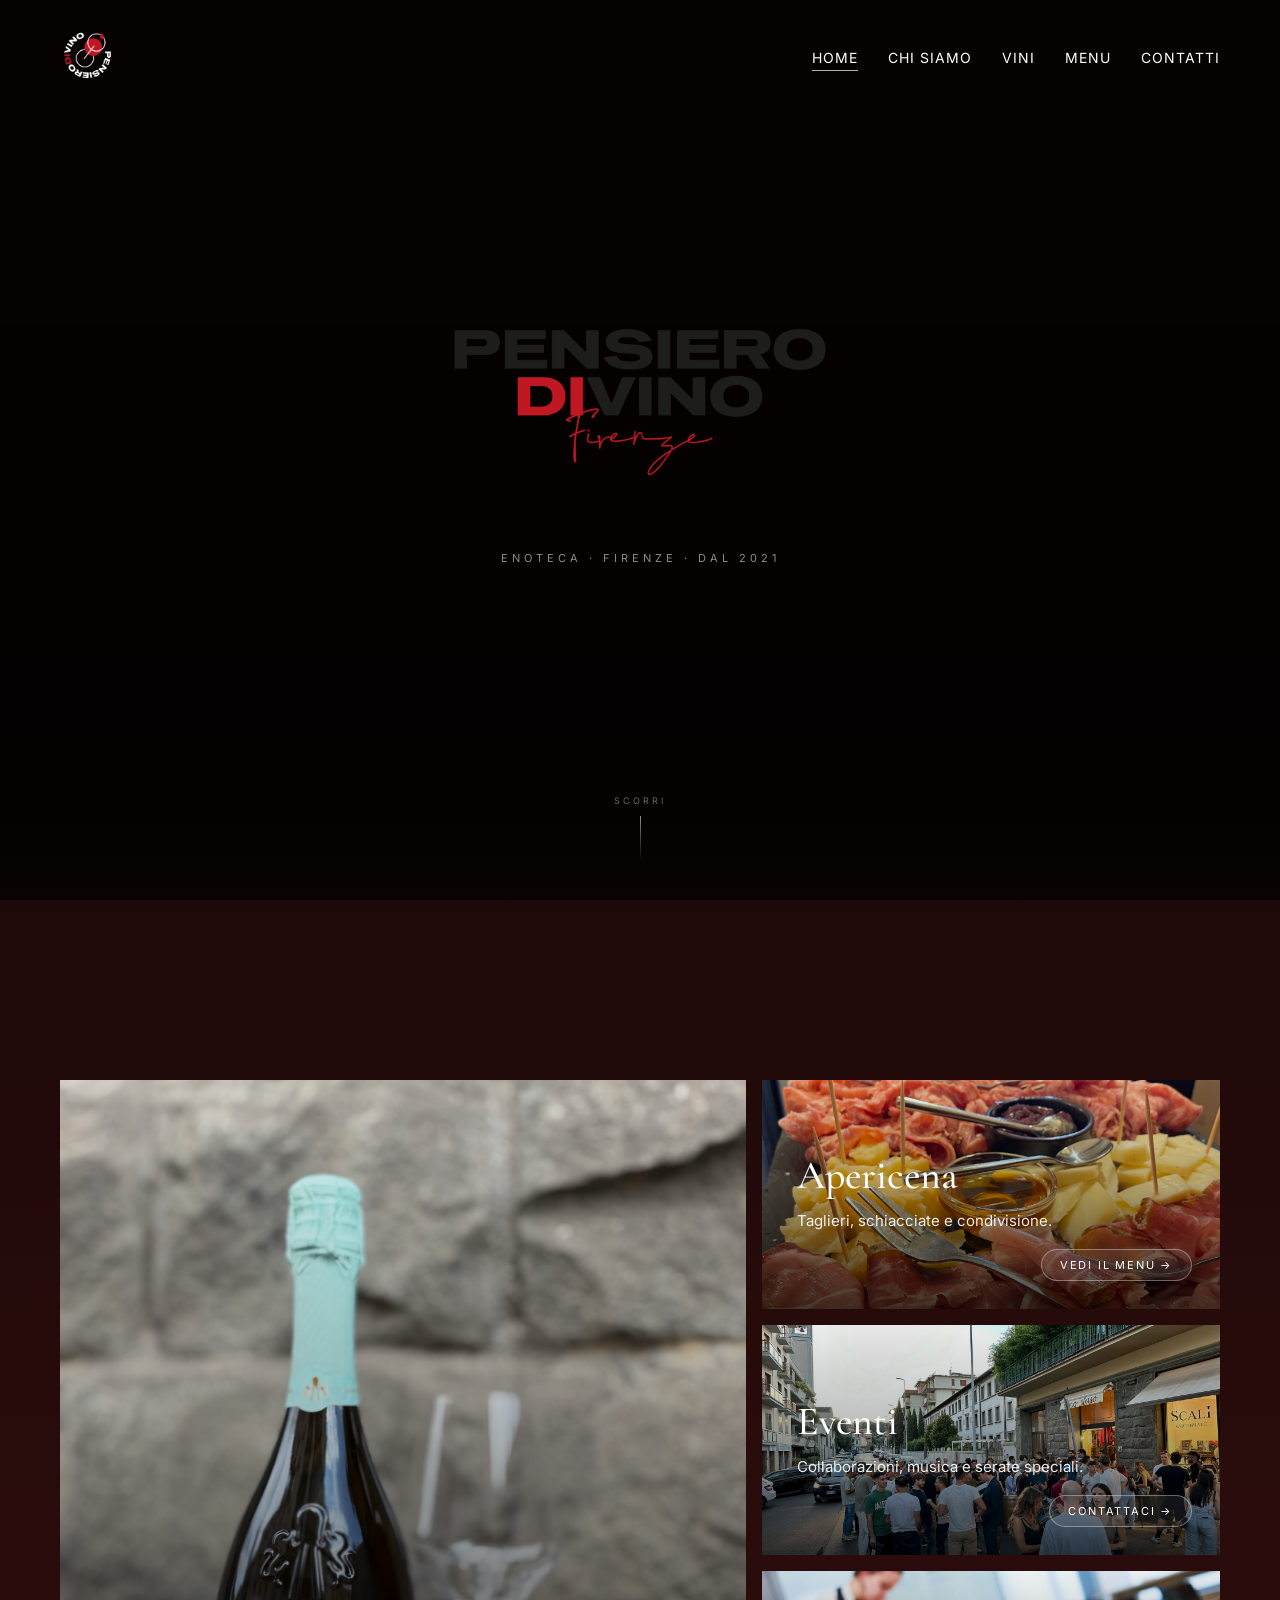
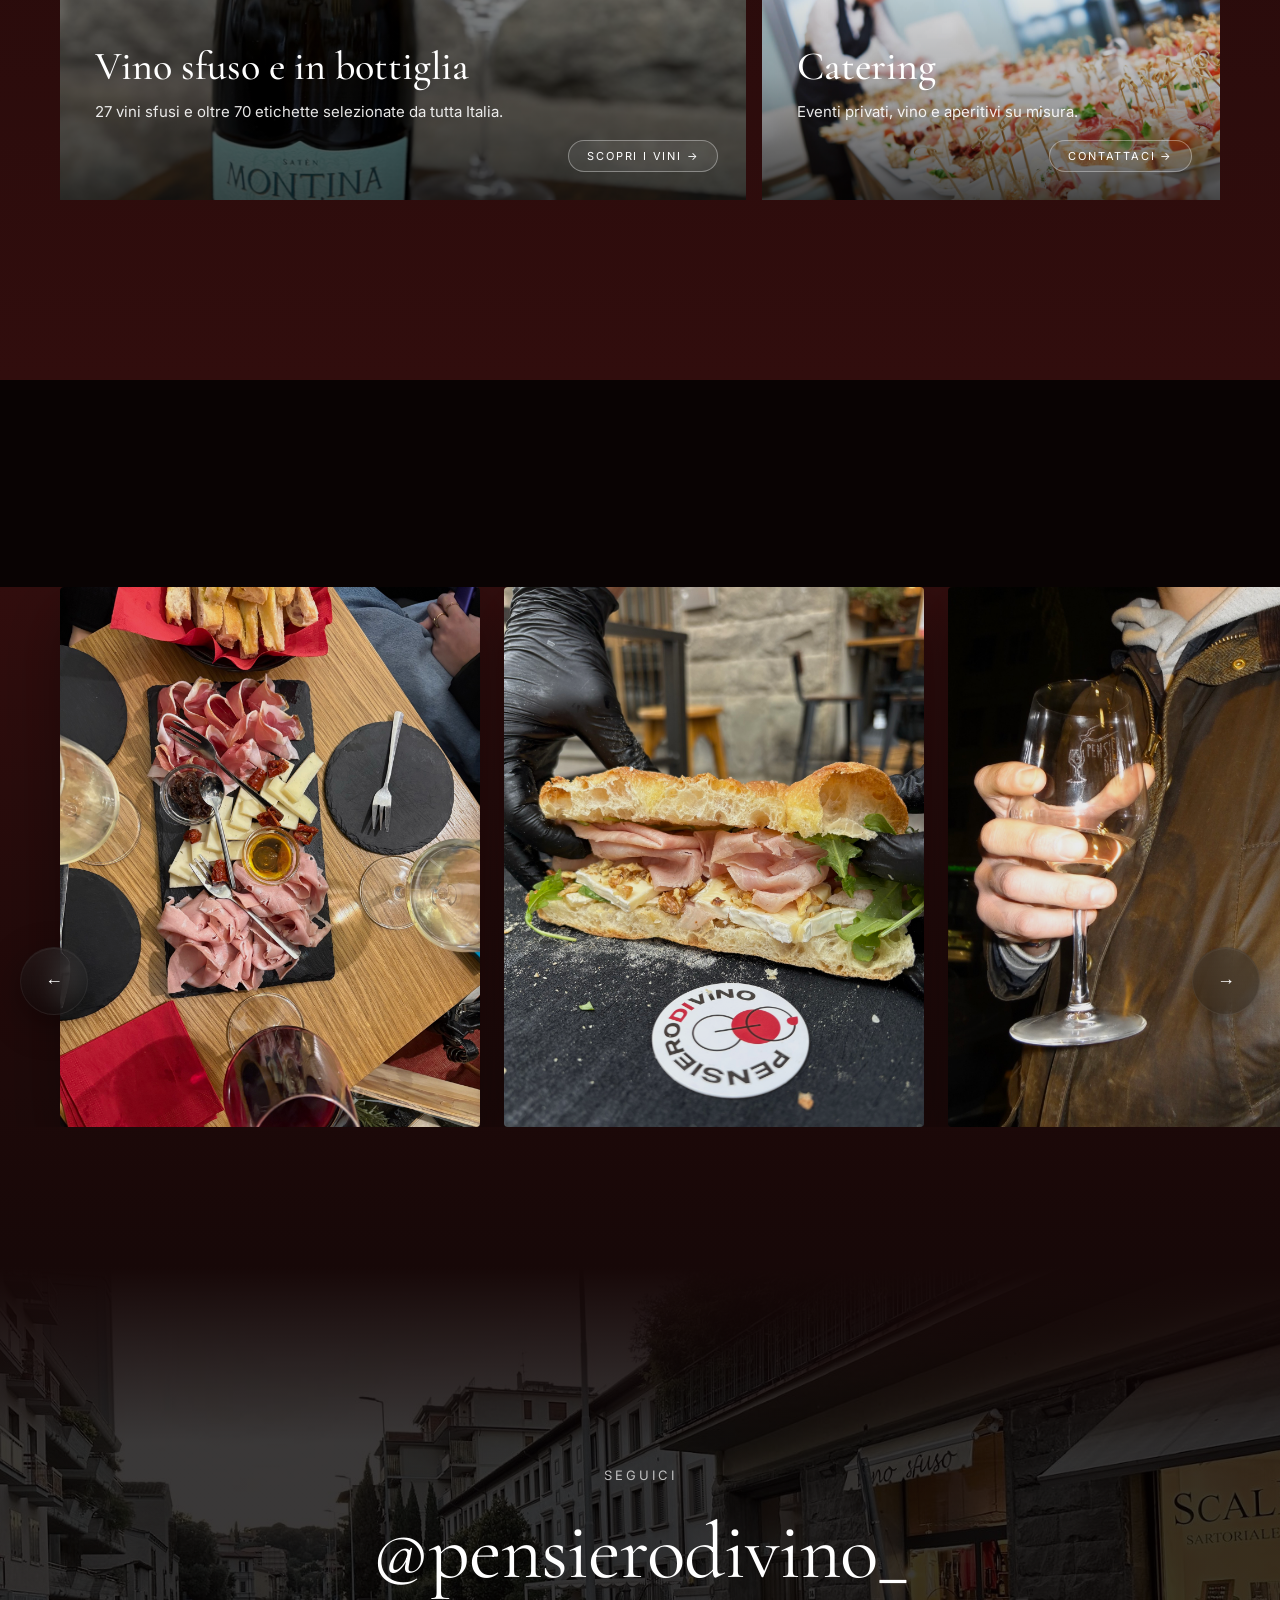
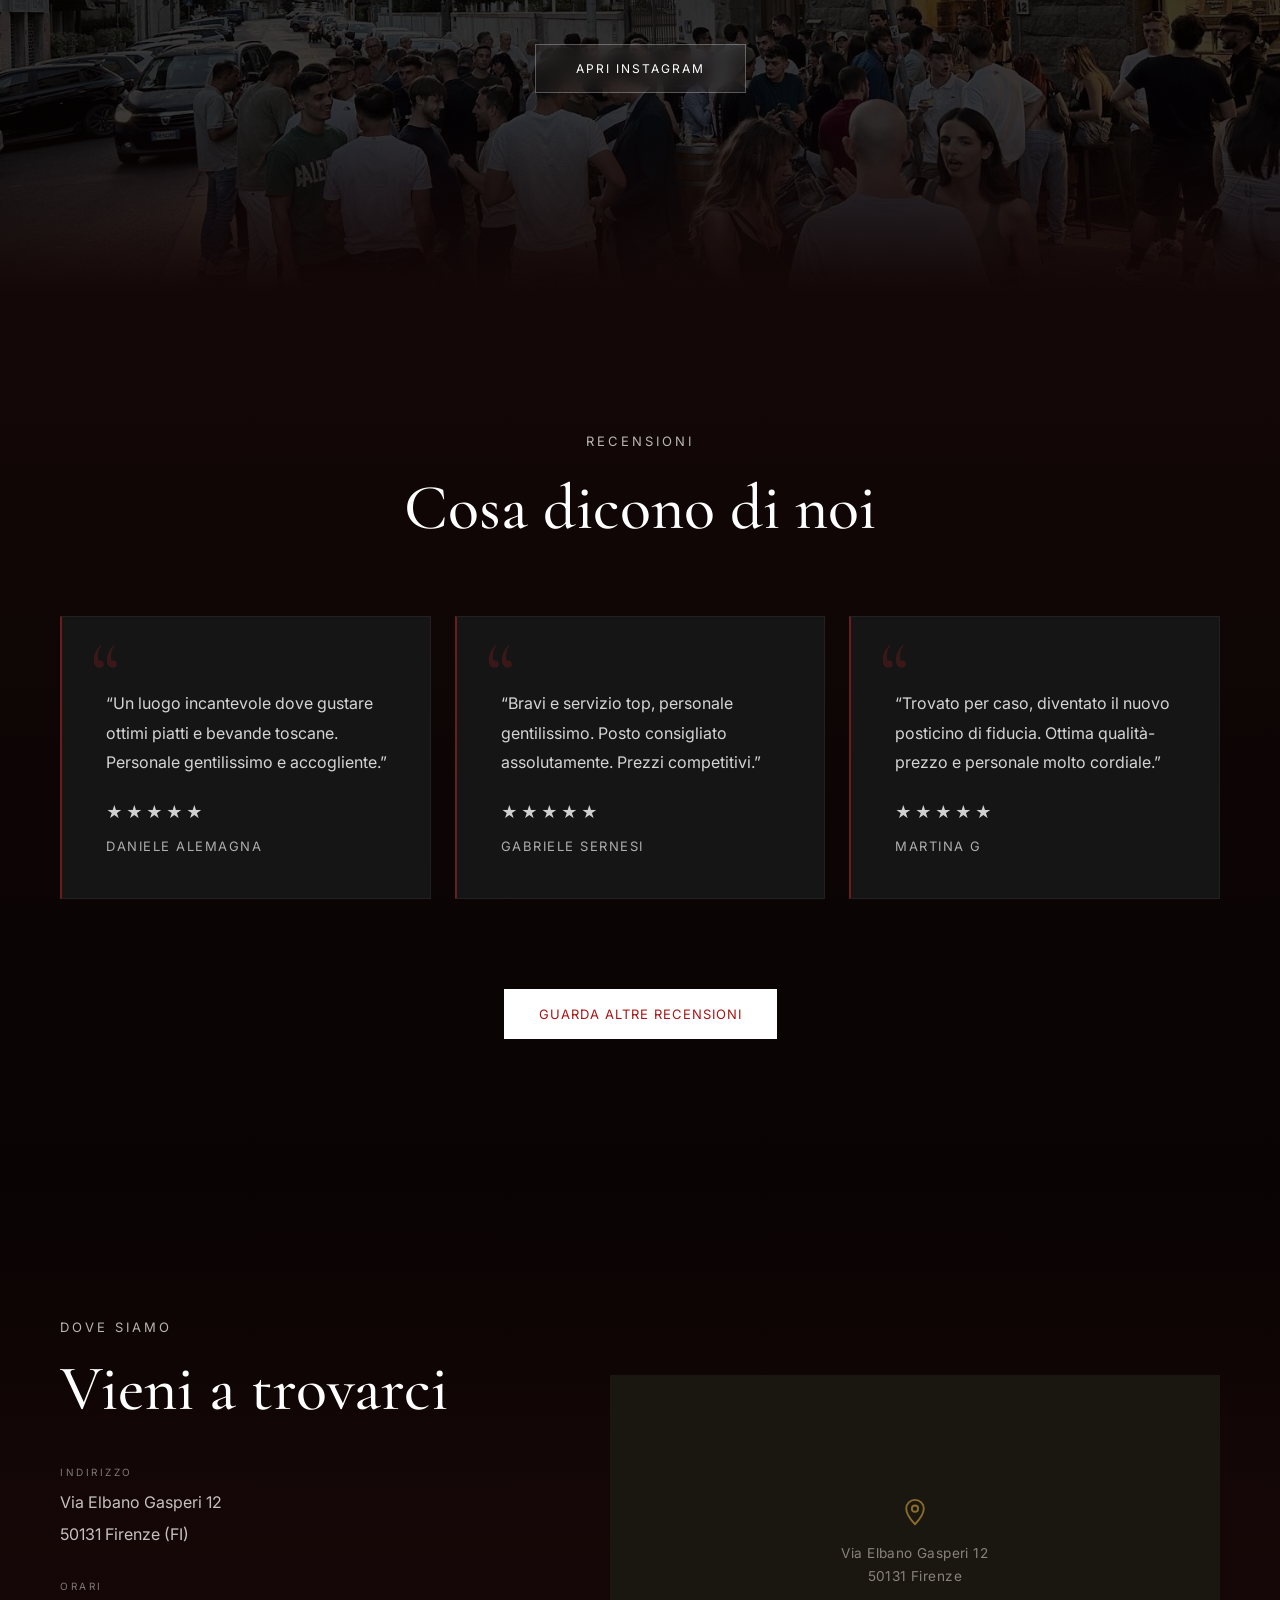
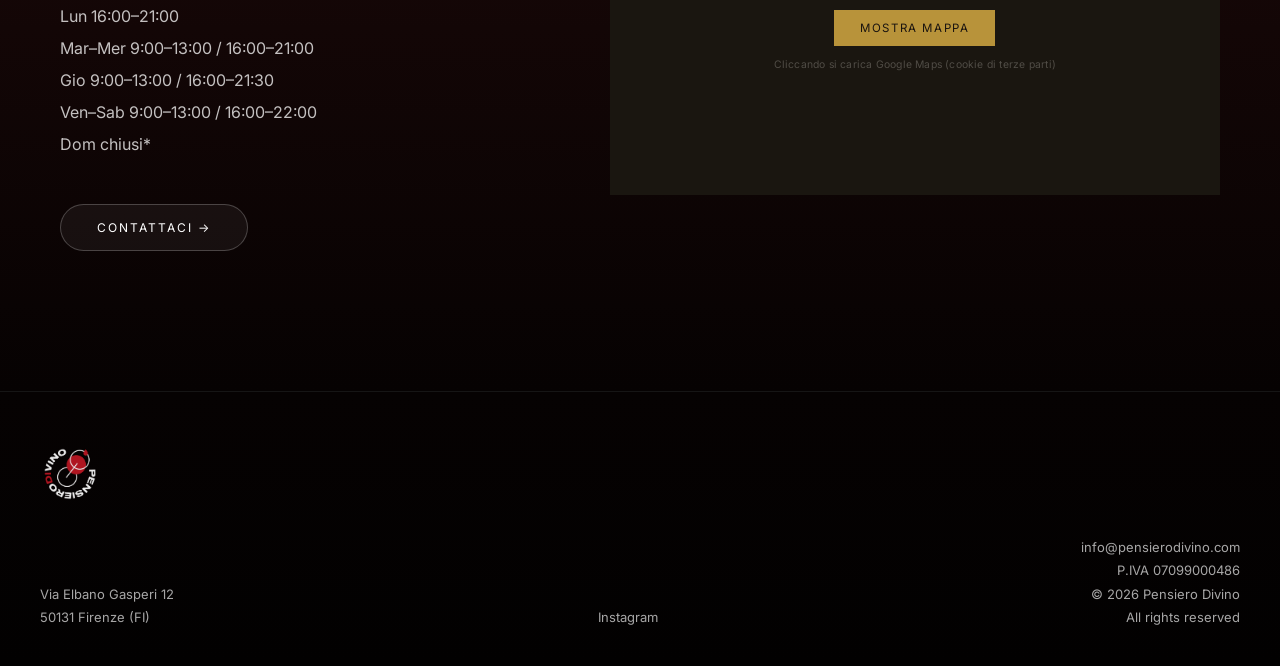
==== commit 1f9a7f8c: "fix bug e new foto carosel" ====
--- a/index.html
+++ b/index.html
@@ -184,10 +184,23 @@
 </button>
     <div class="carousel-track">
 
+      <img src="assets/foto/galleria-16.jpg" alt="Pensiero Divino atmosphere" loading="lazy">
+      <img src="assets/foto/galleria-17.jpg" alt="Pensiero Divino atmosphere" loading="lazy">
+      <img src="assets/foto/galleria-7.jpg" alt="Pensiero Divino atmosphere" loading="lazy">
+      <img src="assets/foto/galleria-11.jpg" alt="Pensiero Divino atmosphere" loading="lazy">
+      <img src="assets/foto/galleria-9.jpg" alt="Pensiero Divino atmosphere" loading="lazy">
+      <img src="assets/foto/galleria-14.jpg" alt="Pensiero Divino atmosphere" loading="lazy">
+      <img src="assets/foto/galleria-13.jpg" alt="Pensiero Divino atmosphere" loading="lazy">
+      <img src="assets/foto/galleria-2.jpg" alt="Wine and people" loading="lazy">
+      <img src="assets/foto/galleria-15.jpg" alt="Pensiero Divino atmosphere" loading="lazy">
+      <img src="assets/foto/galleria-8.jpg" alt="Pensiero Divino atmosphere" loading="lazy">
+      <img src="assets/foto/galleria-12.jpg" alt="Pensiero Divino atmosphere" loading="lazy">
+      <img src="assets/foto/galleria-4.jpg" alt="Pensiero Divino evening" loading="lazy">
+      <img src="assets/foto/galleria-6.jpg" alt="Pensiero Divino atmosphere" loading="lazy">
       <img src="assets/foto/galleria-1.jpg" alt="Pensiero Divino atmosphere" loading="lazy">
-      <img src="assets/foto/galleria-2.jpg" alt="Wine and people" loading="lazy">
+      <img src="assets/foto/galleria-5.jpg" alt="Pensiero Divino atmosphere" loading="lazy">
+      <img src="assets/foto/galleria-10.jpg" alt="Pensiero Divino atmosphere" loading="lazy" style="object-position: 90% center;">
       <img src="assets/foto/galleria-3.jpg" alt="Aperitivo Firenze" loading="lazy">
-      <img src="assets/foto/galleria-4.jpg" alt="Pensiero Divino evening" loading="lazy">
 
     </div>
 
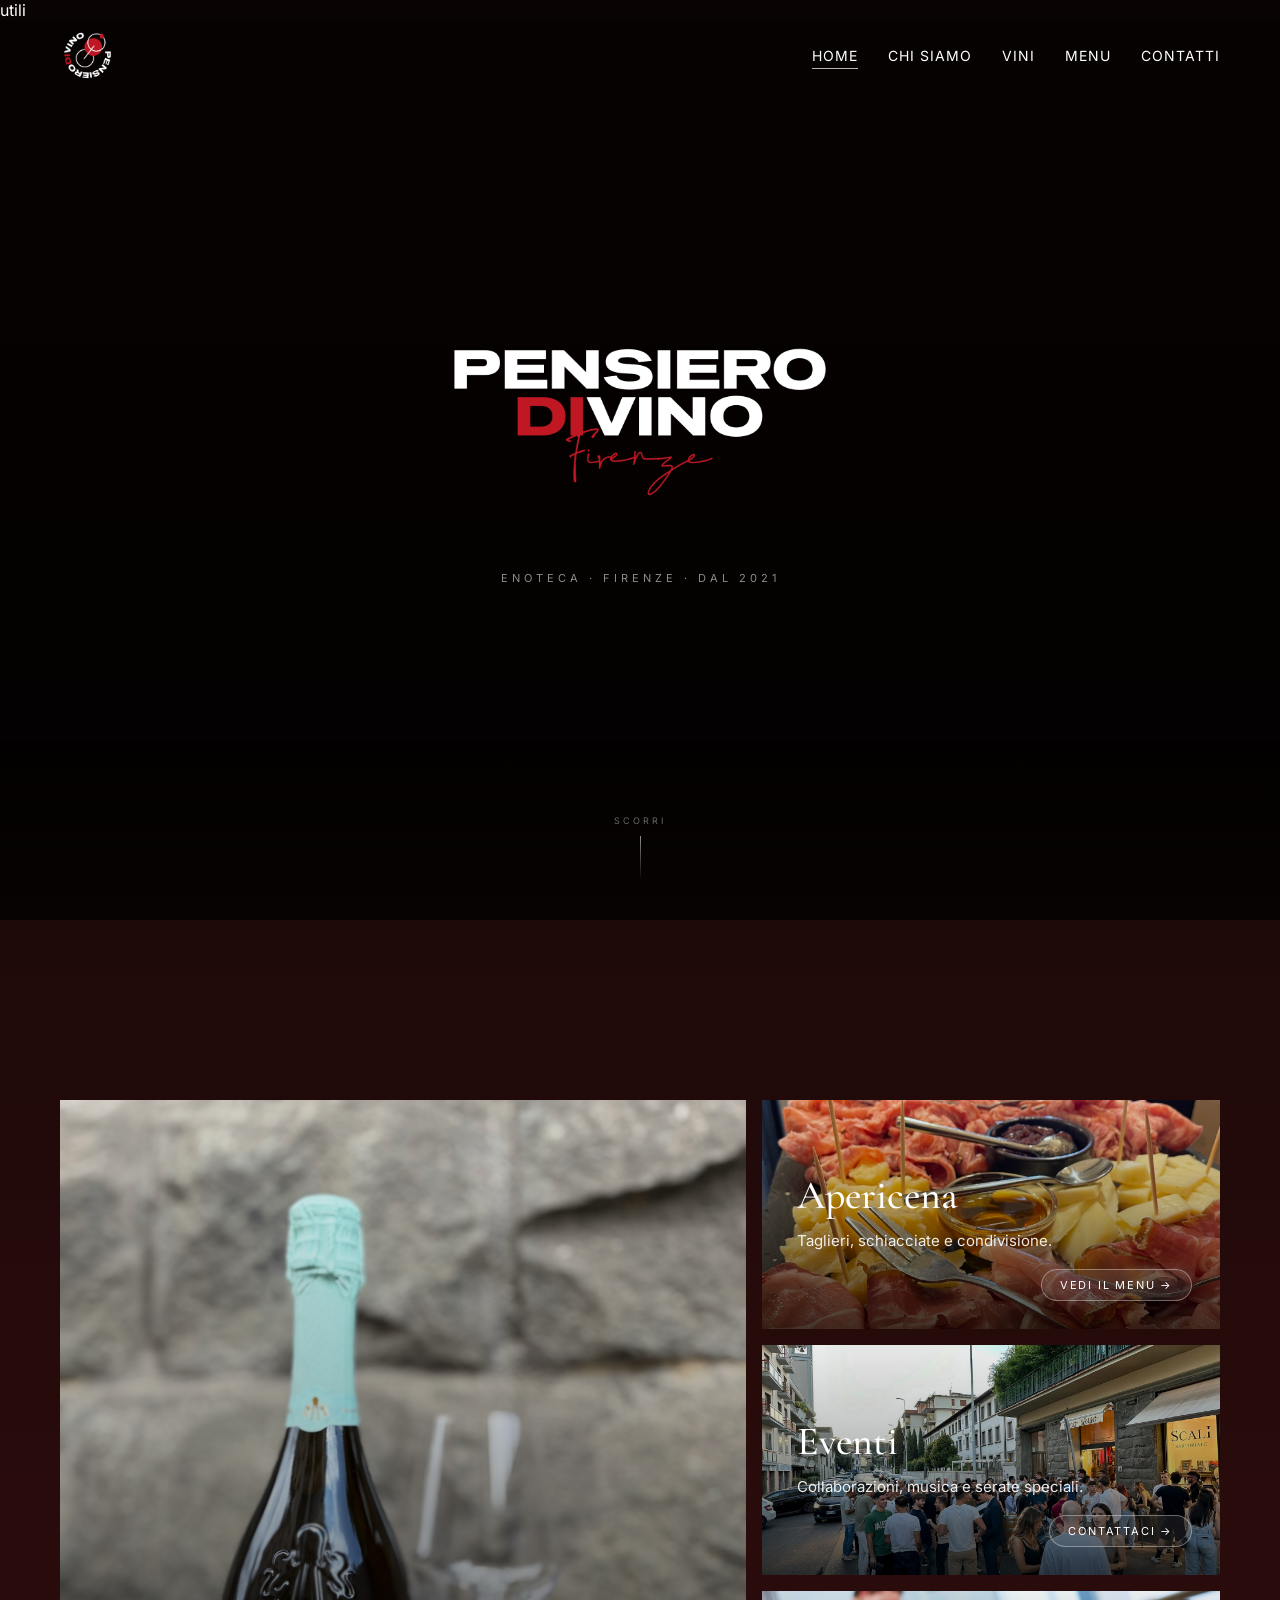
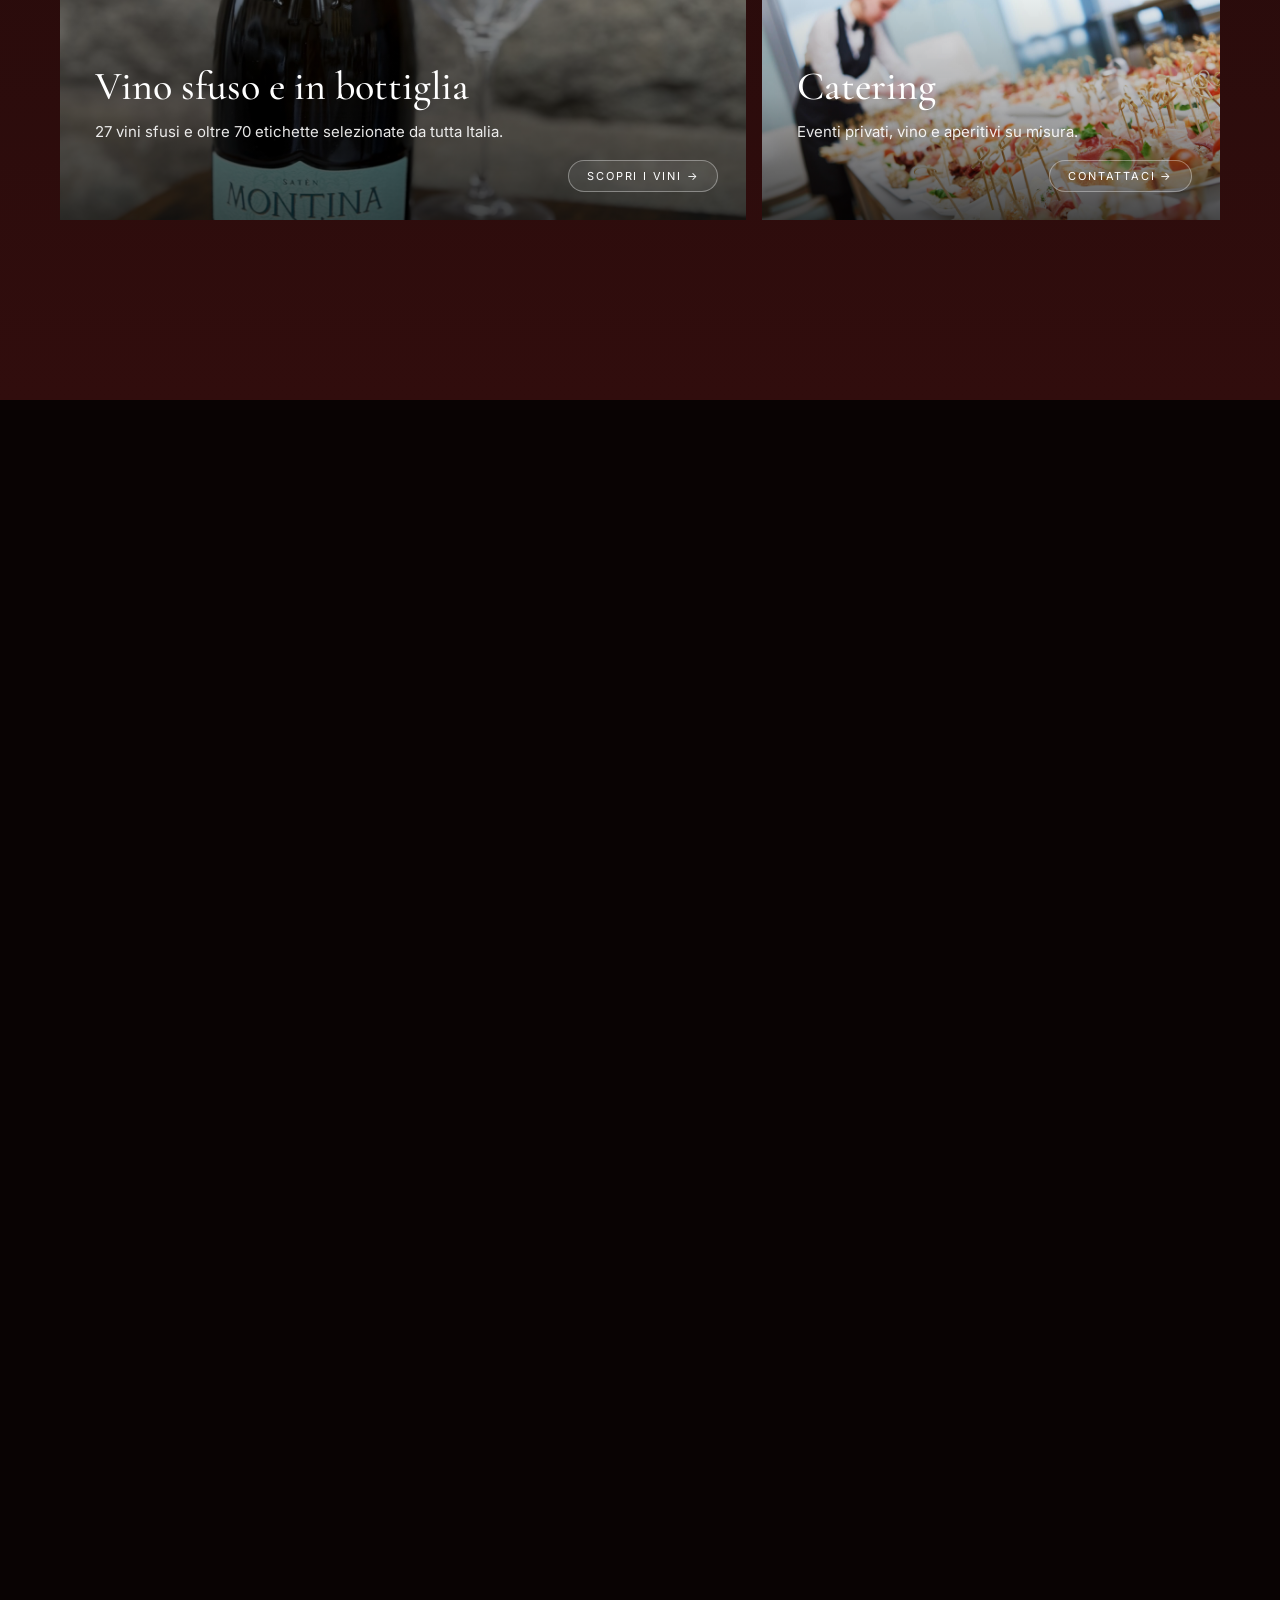
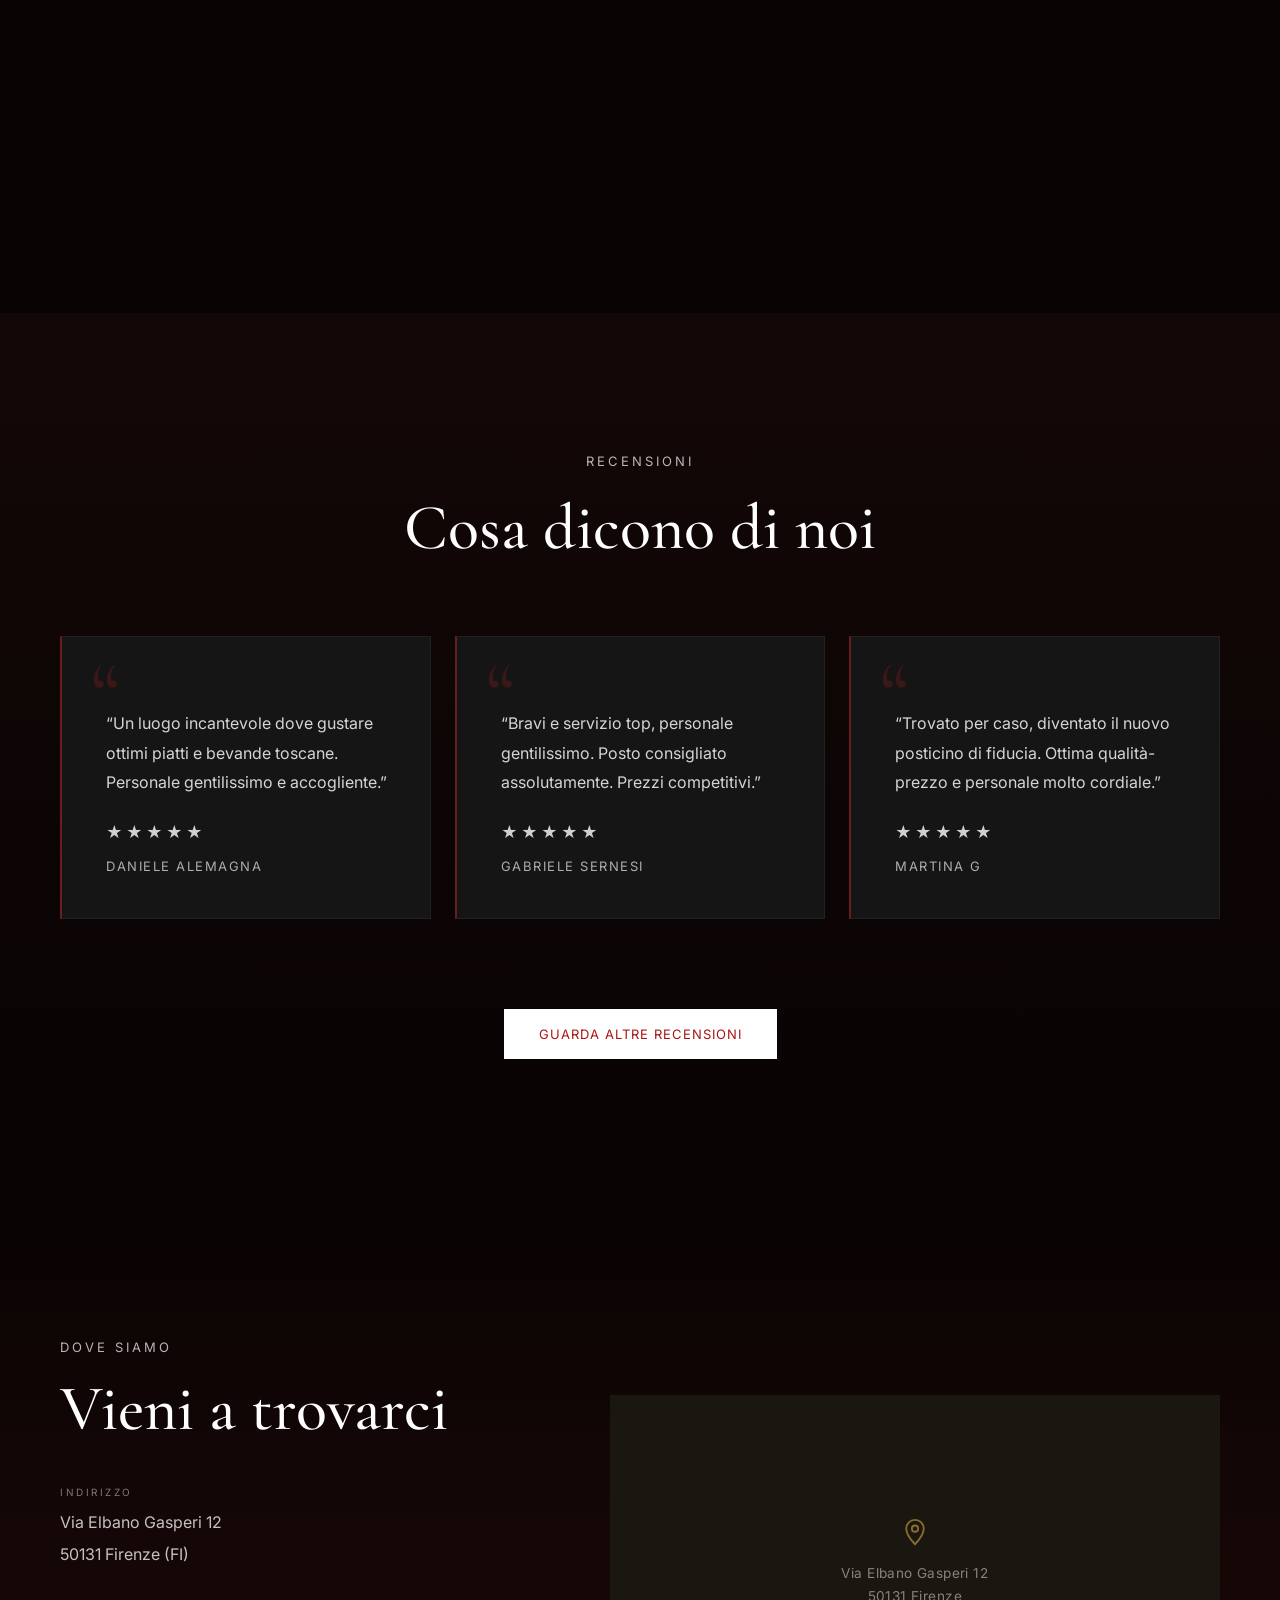
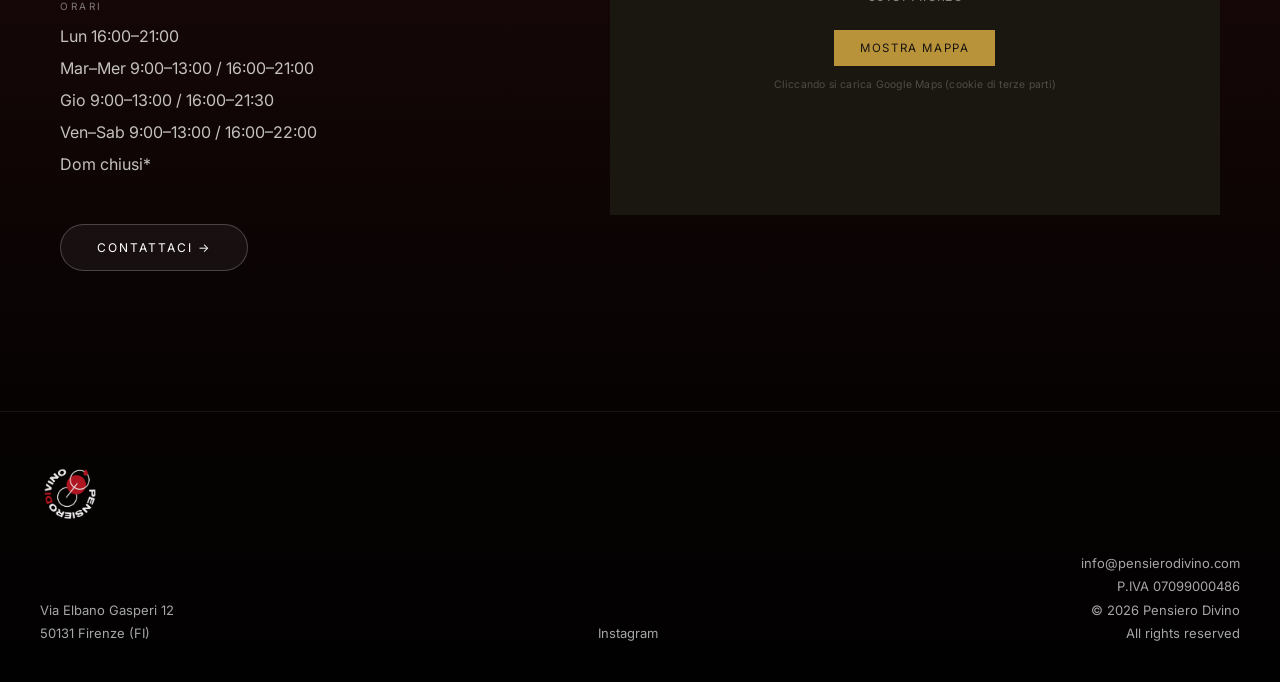
==== commit bbe18188: "logo scritte bianche home" ====
--- a/index.html
+++ b/index.html
@@ -1,4 +1,4 @@
-<!DOCTYPE html>
+utili<!DOCTYPE html>
 <html lang="it">
 
 <head>
@@ -78,7 +78,7 @@
     <div class="hero-content">
 
       <div class="hero-logo-center">
-        <img src="assets/loghi/logo-orizzontale.png" alt="Pensiero Divino">
+        <img src="assets/loghi/logo-orizzontale-bianco.png" alt="Pensiero Divino">
       </div>
 
       <p class="hero-tagline">Enoteca · Firenze · Dal 2021</p>
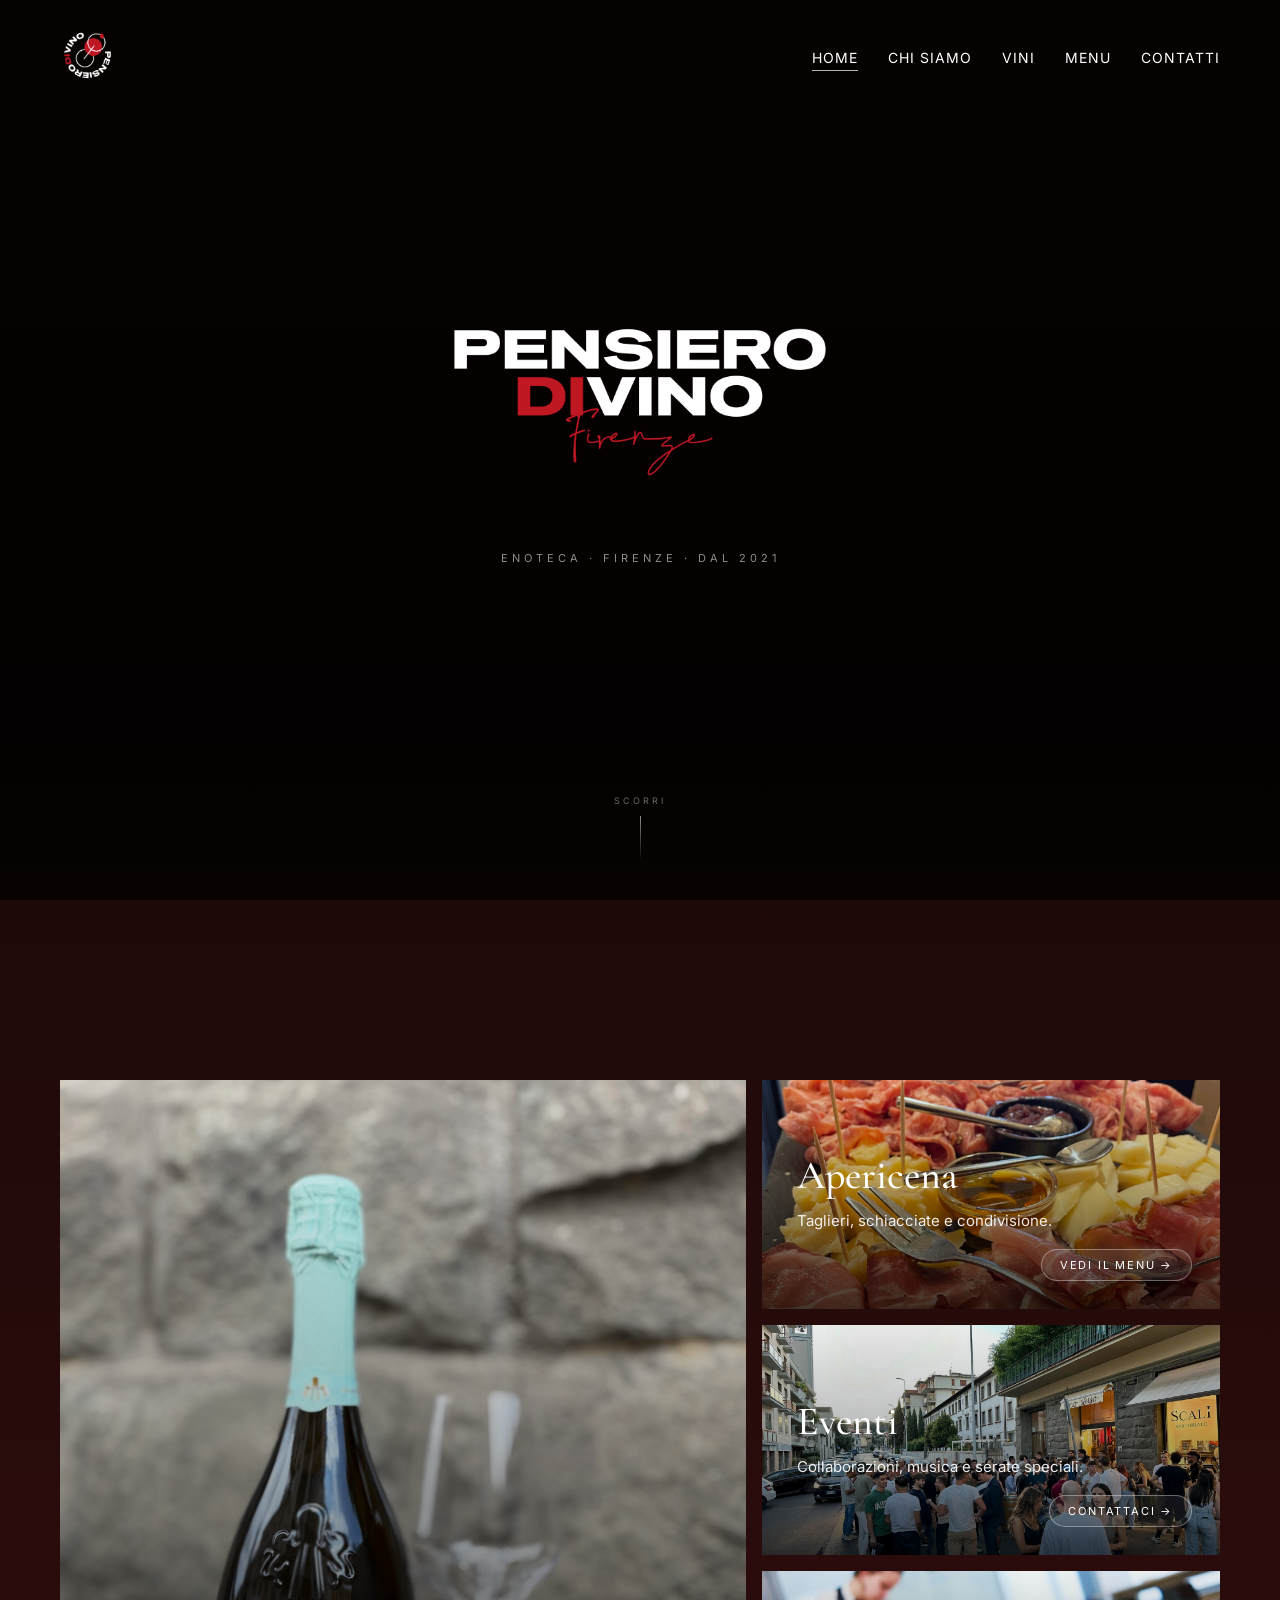
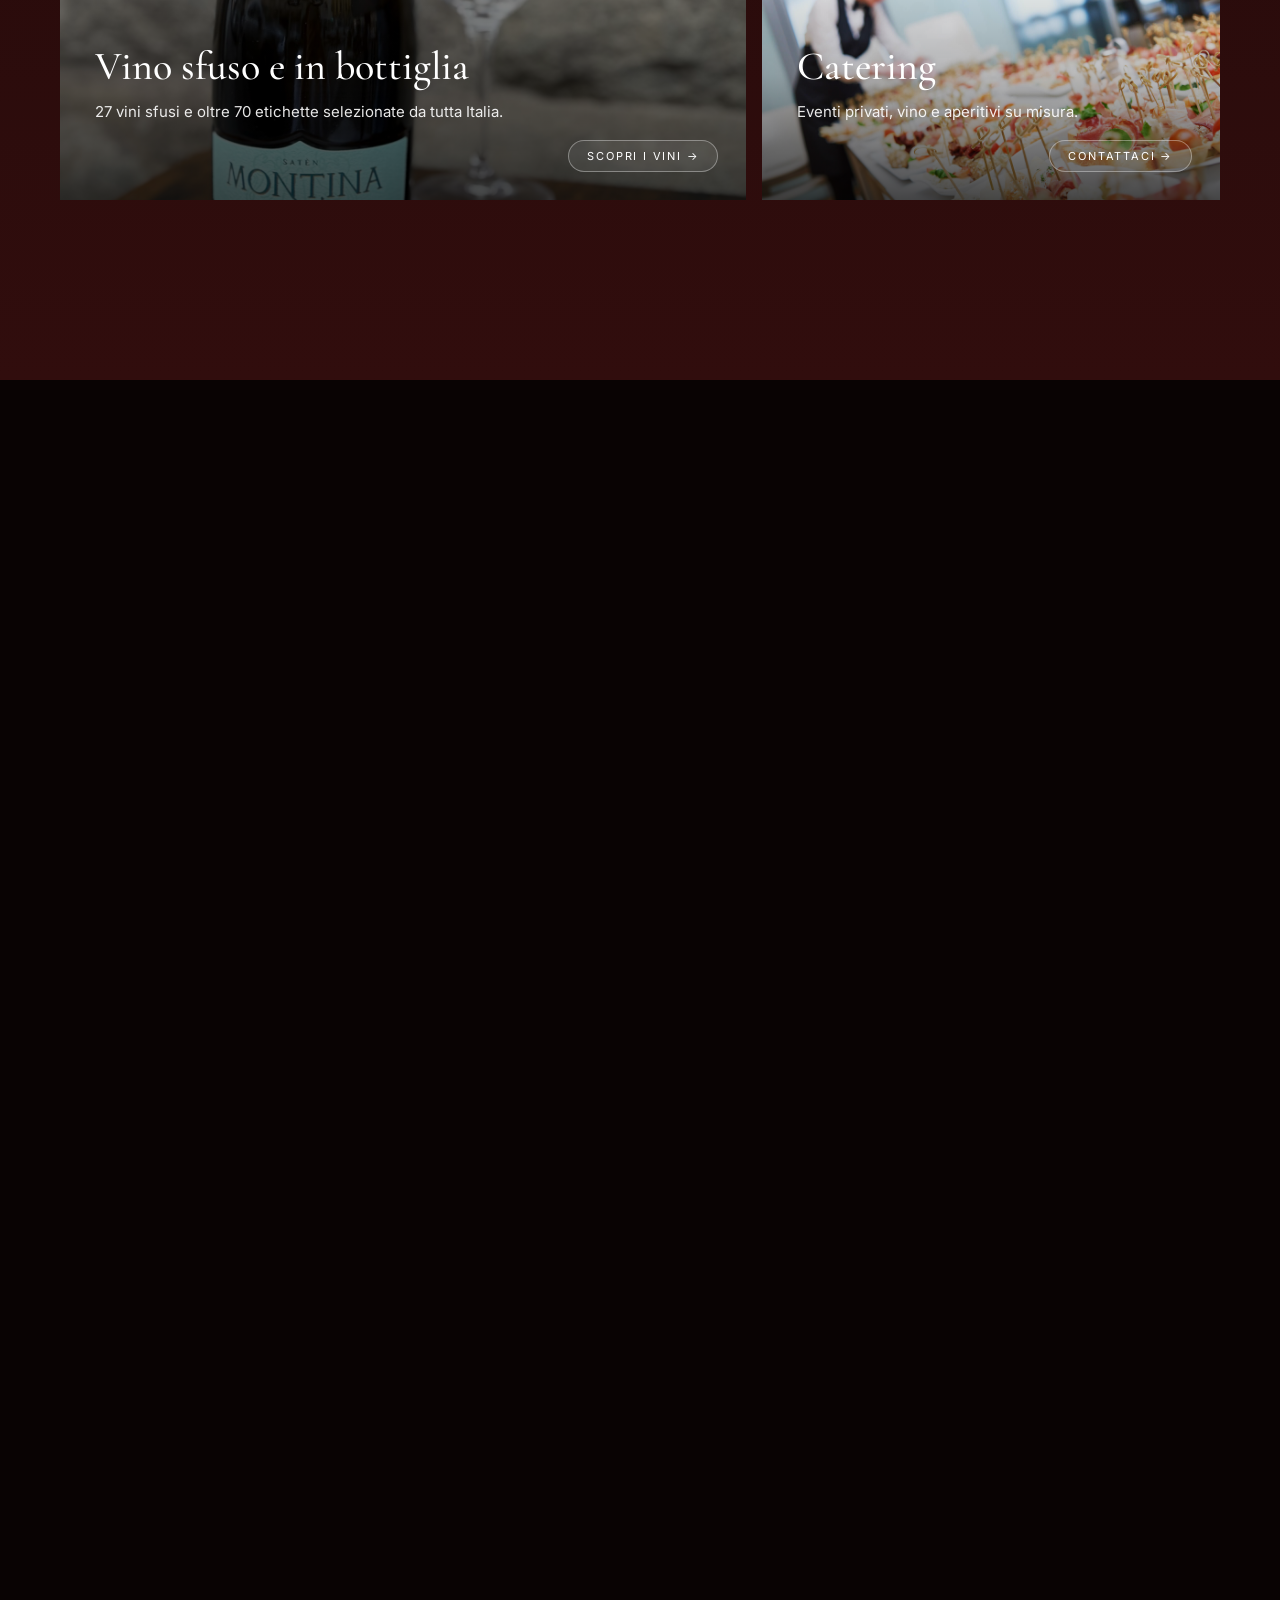
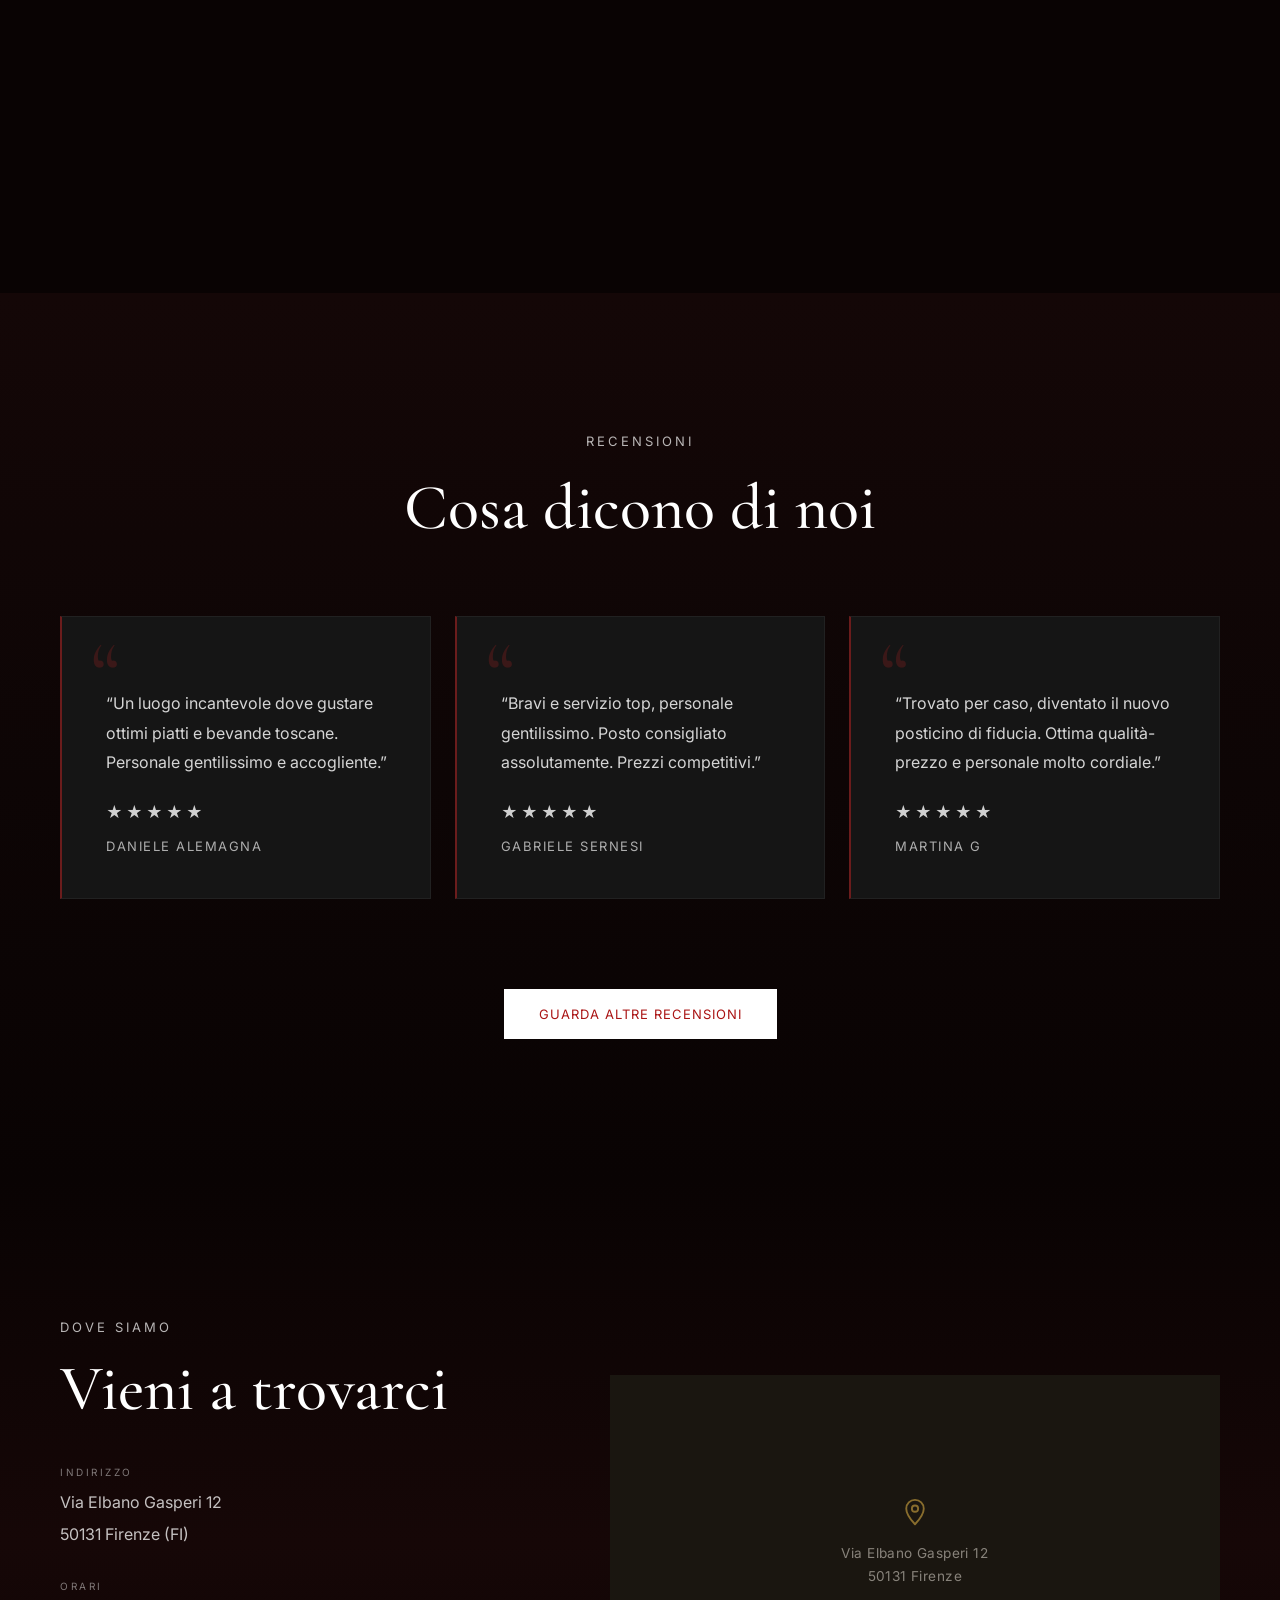
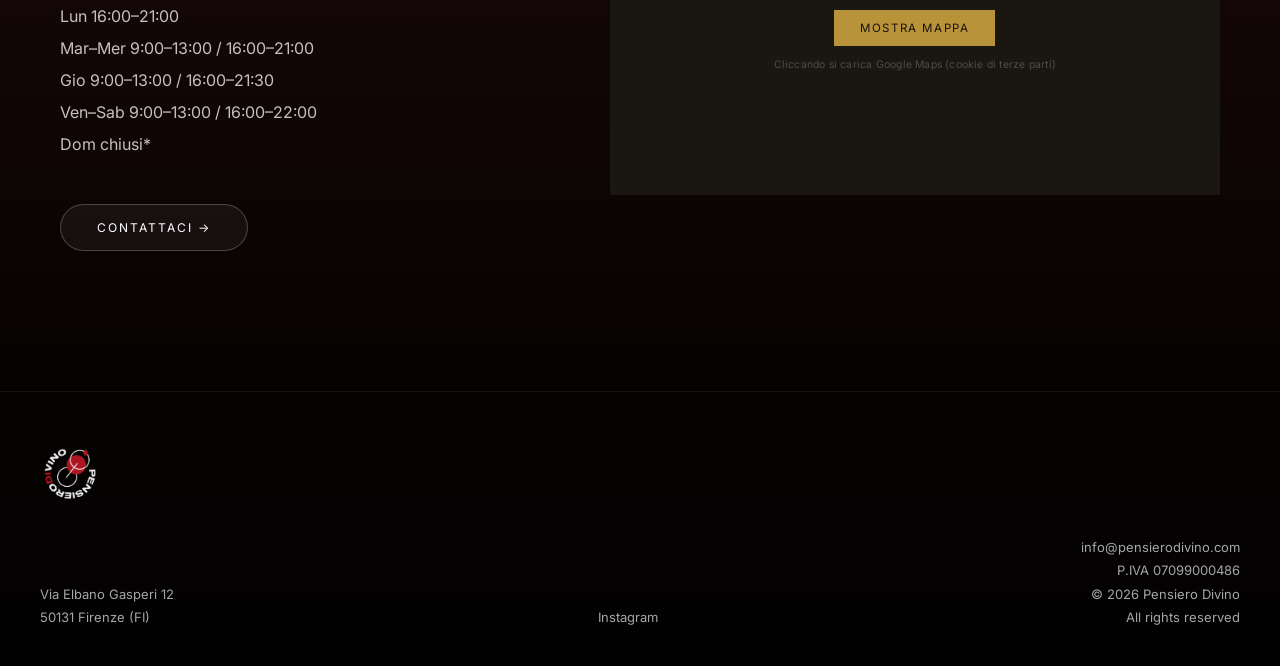
==== commit 4b5315d8: "rimozione errore" ====
--- a/index.html
+++ b/index.html
@@ -1,4 +1,4 @@
-utili<!DOCTYPE html>
+<!DOCTYPE html>
 <html lang="it">
 
 <head>
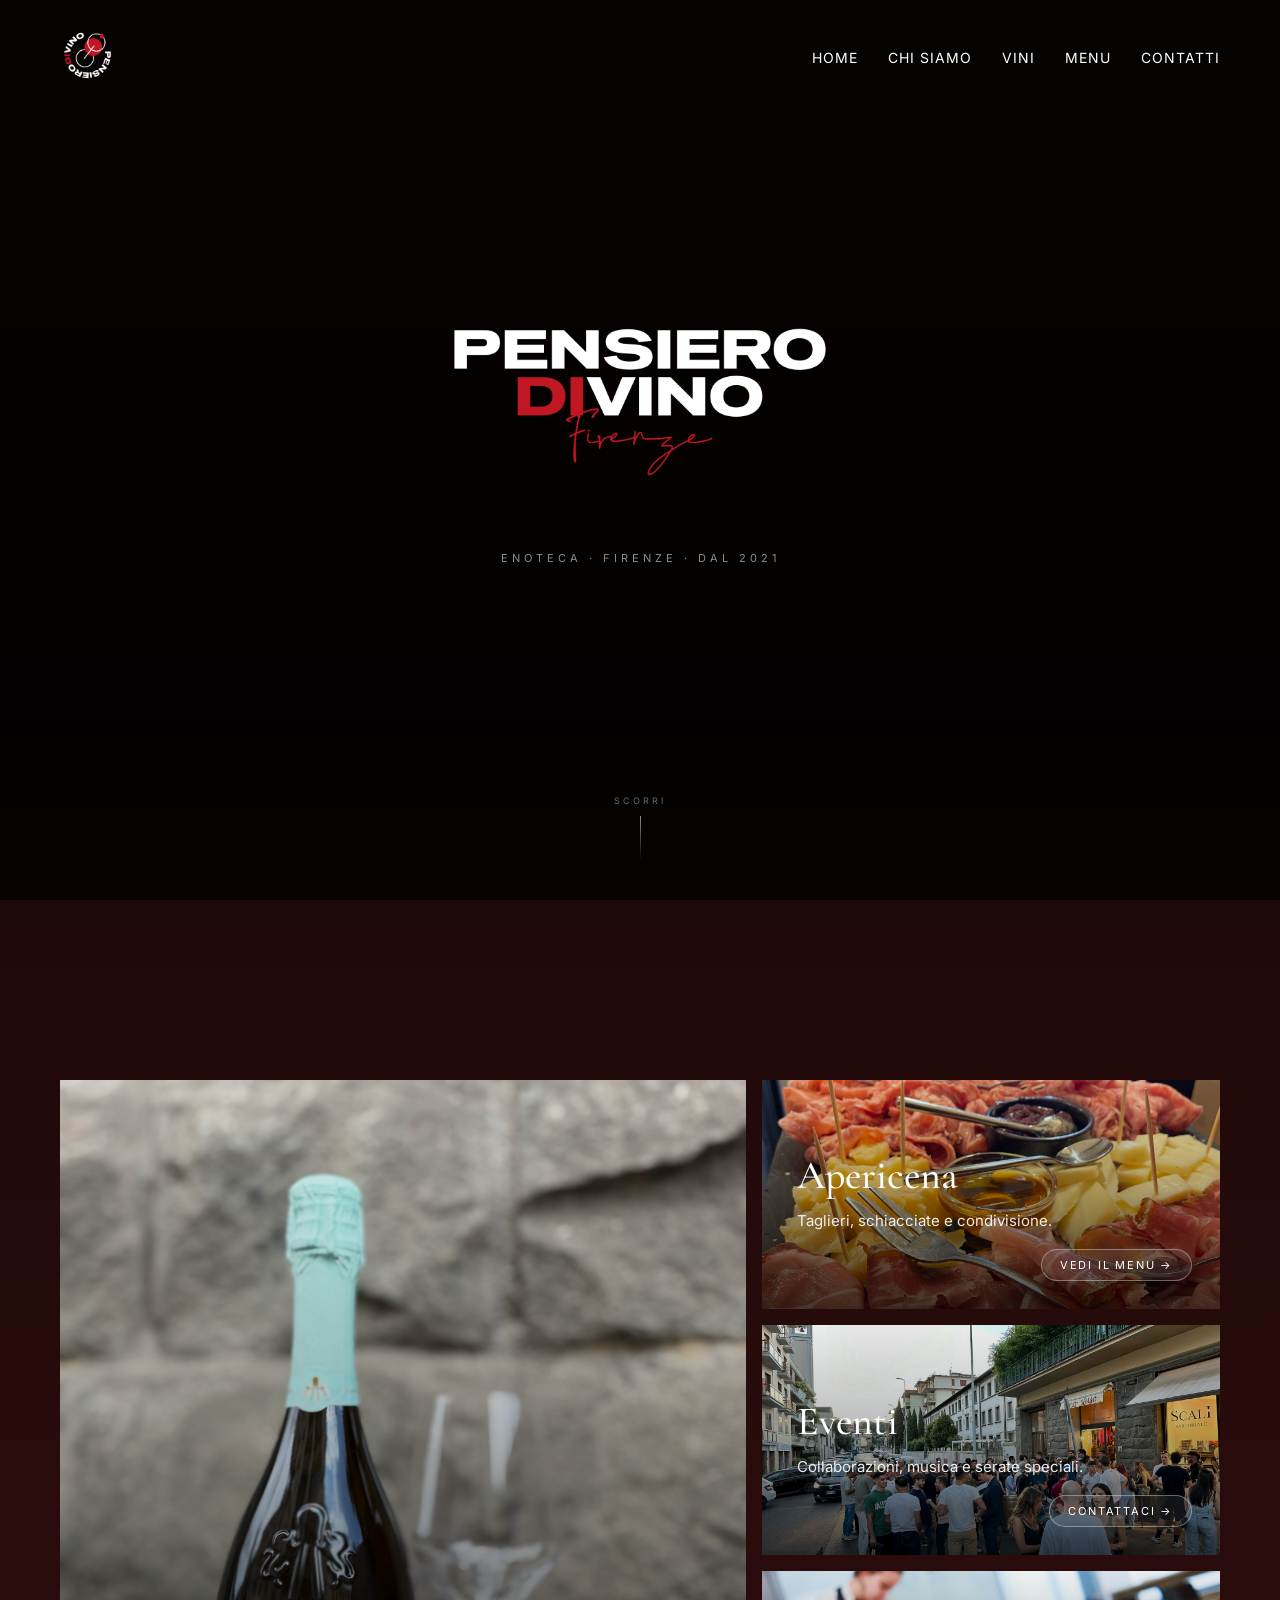
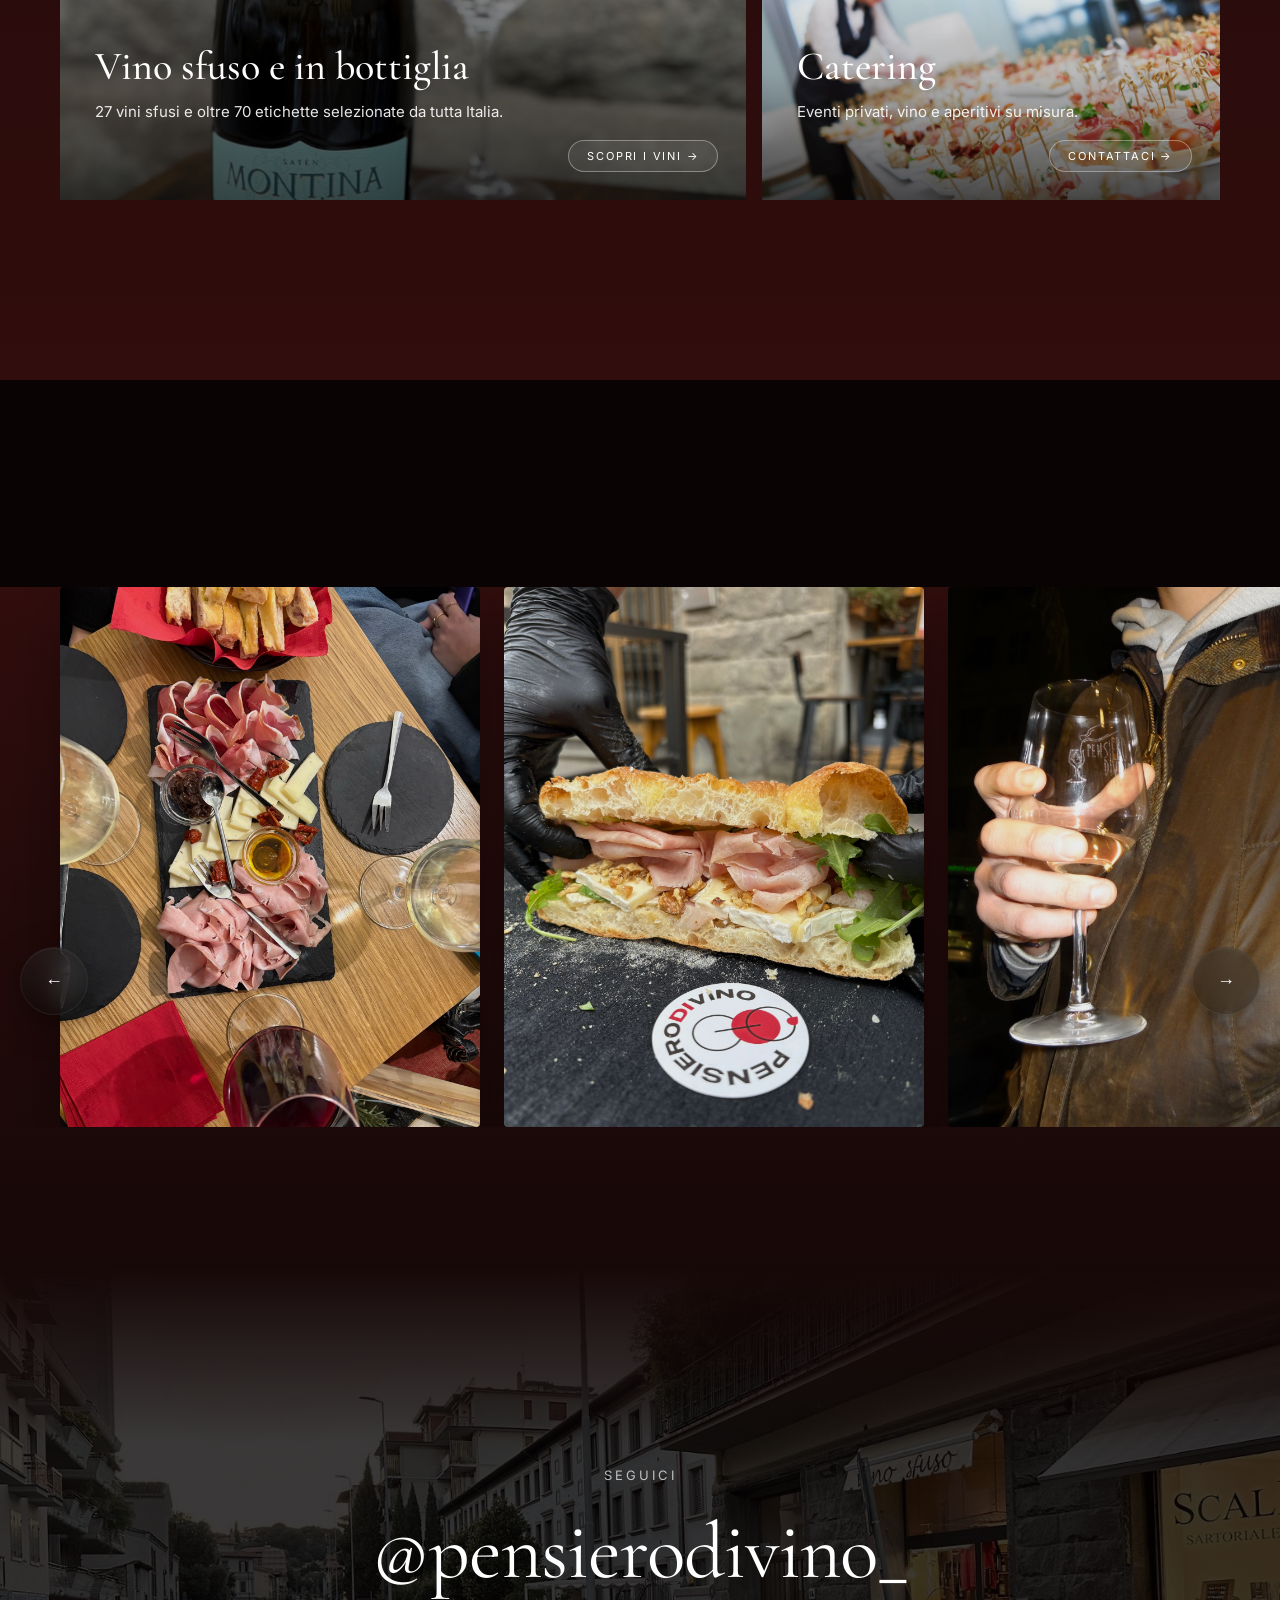
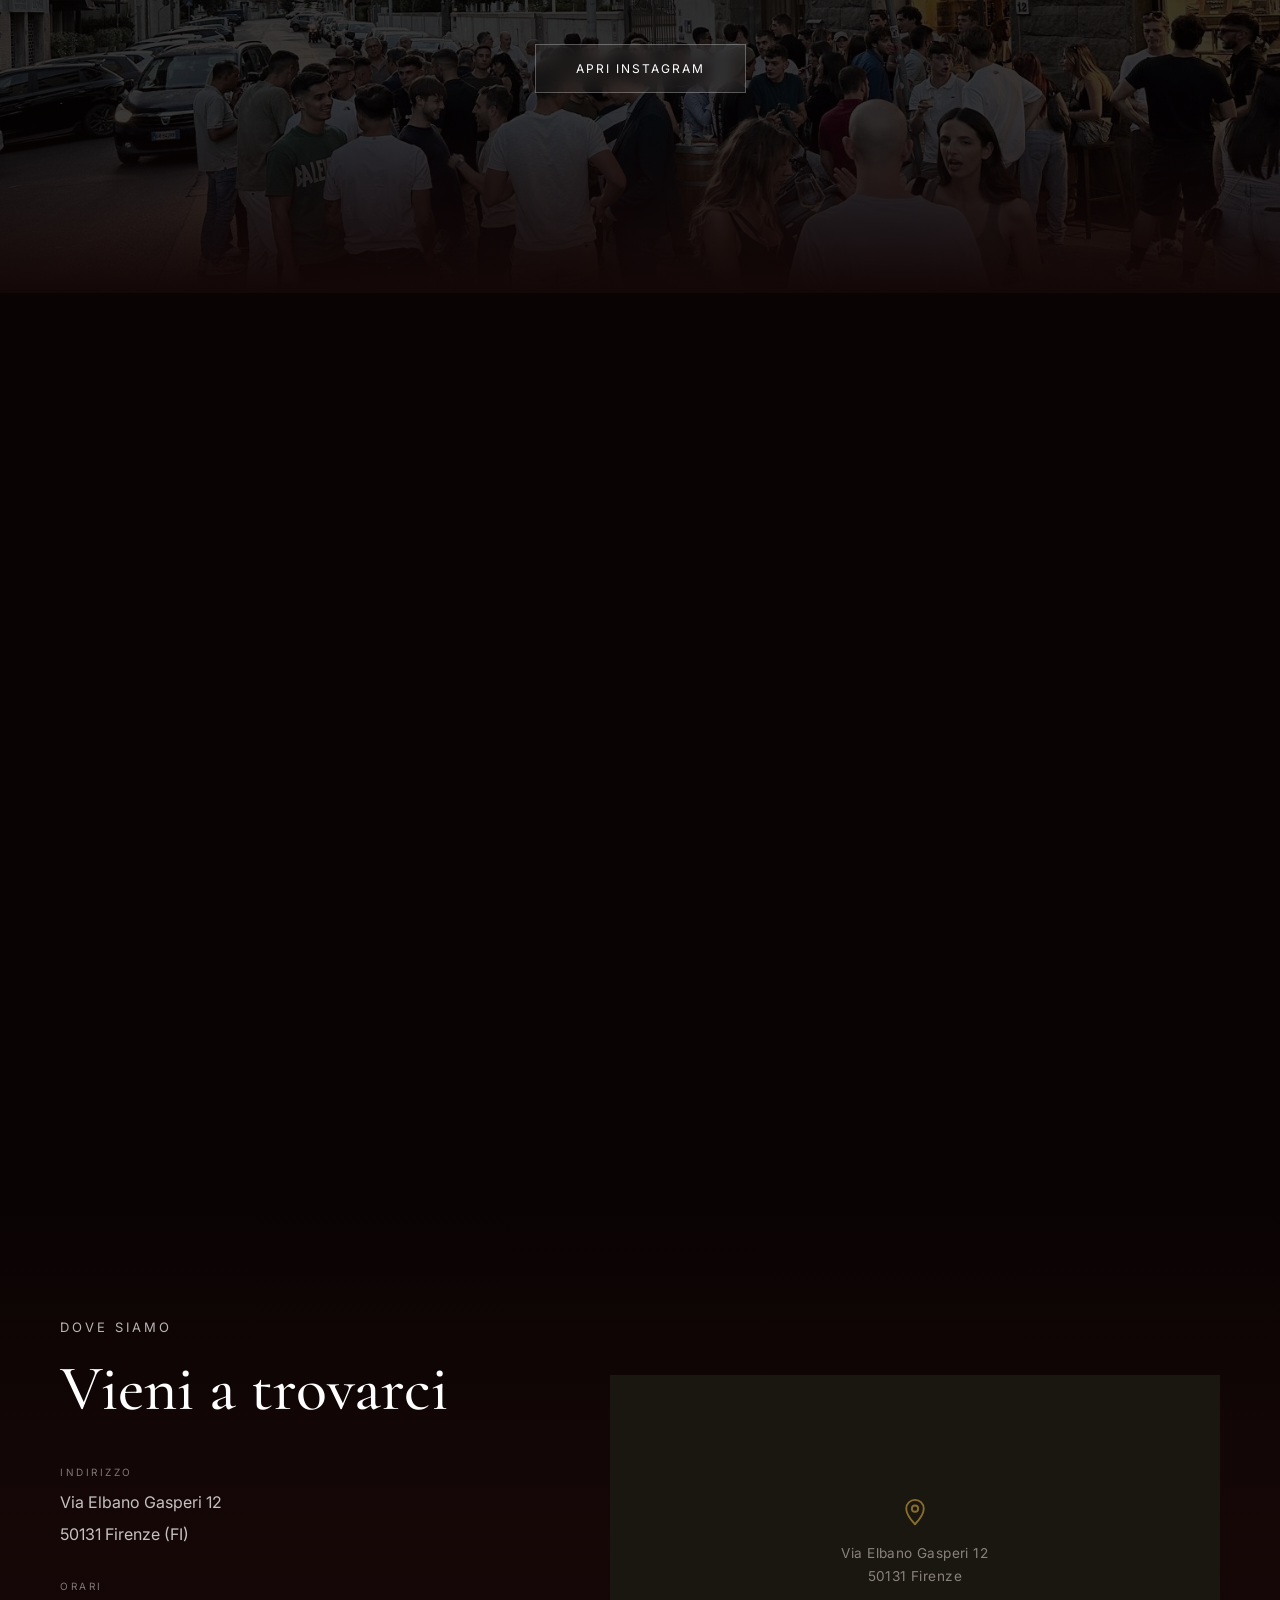
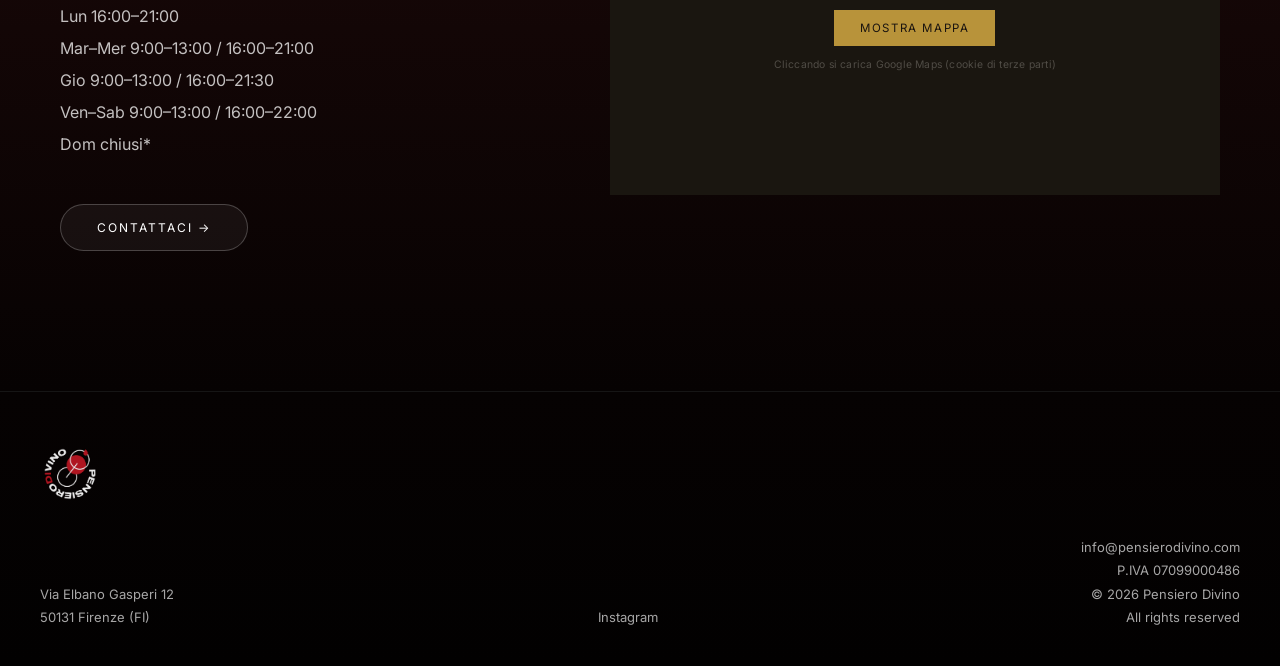
==== commit ad8f52c6: "rimozione estensione .html dai link interni Co-Authored-By: Claude Sonnet 4.6 <noreply@anthropic.com" ====
--- a/index.html
+++ b/index.html
@@ -53,16 +53,16 @@
 
     <header class="navbar" id="navbar">
 
-      <a href="index.html" class="logo">
+      <a href="/" class="logo">
         <img src="assets/loghi/logo-rotondo.png" alt="Pensiero Divino">
       </a>
 
       <nav>
-        <a href="index.html">Home</a>
-        <a href="chi-siamo.html">Chi siamo</a>
-        <a href="vini.html">Vini</a>
-        <a href="menu/index.html">Menu</a>
-        <a href="contatti.html">Contatti</a>
+        <a href="/">Home</a>
+        <a href="/chi-siamo">Chi siamo</a>
+        <a href="/vini">Vini</a>
+        <a href="/menu">Menu</a>
+        <a href="/contatti">Contatti</a>
       </nav>
 
       <button class="hamburger" id="hamburger" aria-label="Apri menu">
@@ -96,11 +96,11 @@
   <div class="mobile-nav" id="mobileNav">
     <button class="mobile-nav-close" id="mobileNavClose">✕</button>
     <nav>
-      <a href="index.html">Home</a>
-      <a href="chi-siamo.html">Chi siamo</a>
-      <a href="vini.html">Vini</a>
-      <a href="menu/index.html">Menu</a>
-      <a href="contatti.html">Contatti</a>
+      <a href="/">Home</a>
+      <a href="/chi-siamo">Chi siamo</a>
+      <a href="/vini">Vini</a>
+      <a href="/menu">Menu</a>
+      <a href="/contatti">Contatti</a>
     </nav>
   </div>
 
@@ -119,7 +119,7 @@
           <h3>Vino sfuso e in bottiglia</h3>
           <p>27 vini sfusi e oltre 70 etichette selezionate
              da tutta Italia.</p>
-          <a href="vini.html" class="experience-btn">Scopri i vini →</a>
+          <a href="/vini" class="experience-btn">Scopri i vini →</a>
         </div>
 
       </div>
@@ -131,7 +131,7 @@
         <div class="experience-overlay">
           <h3>Apericena</h3>
           <p>Taglieri, schiacciate e condivisione.</p>
-          <a href="menu/index.html" class="experience-btn">Vedi il menu →</a>
+          <a href="/menu" class="experience-btn">Vedi il menu →</a>
         </div>
 
       </div>
@@ -143,7 +143,7 @@
         <div class="experience-overlay">
           <h3>Eventi</h3>
           <p>Collaborazioni, musica e serate speciali.</p>
-          <a href="contatti.html" class="experience-btn">Contattaci →</a>
+          <a href="/contatti" class="experience-btn">Contattaci →</a>
         </div>
 
       </div>
@@ -155,7 +155,7 @@
         <div class="experience-overlay">
           <h3>Catering</h3>
           <p>Eventi privati, vino e aperitivi su misura.</p>
-          <a href="contatti.html" class="experience-btn">Contattaci →</a>
+          <a href="/contatti" class="experience-btn">Contattaci →</a>
         </div>
 
       </div>
@@ -327,7 +327,7 @@
 
         </div>
 
-        <a href="contatti.html" class="location-cta">Contattaci →</a>
+        <a href="/contatti" class="location-cta">Contattaci →</a>
 
       </div>
 
